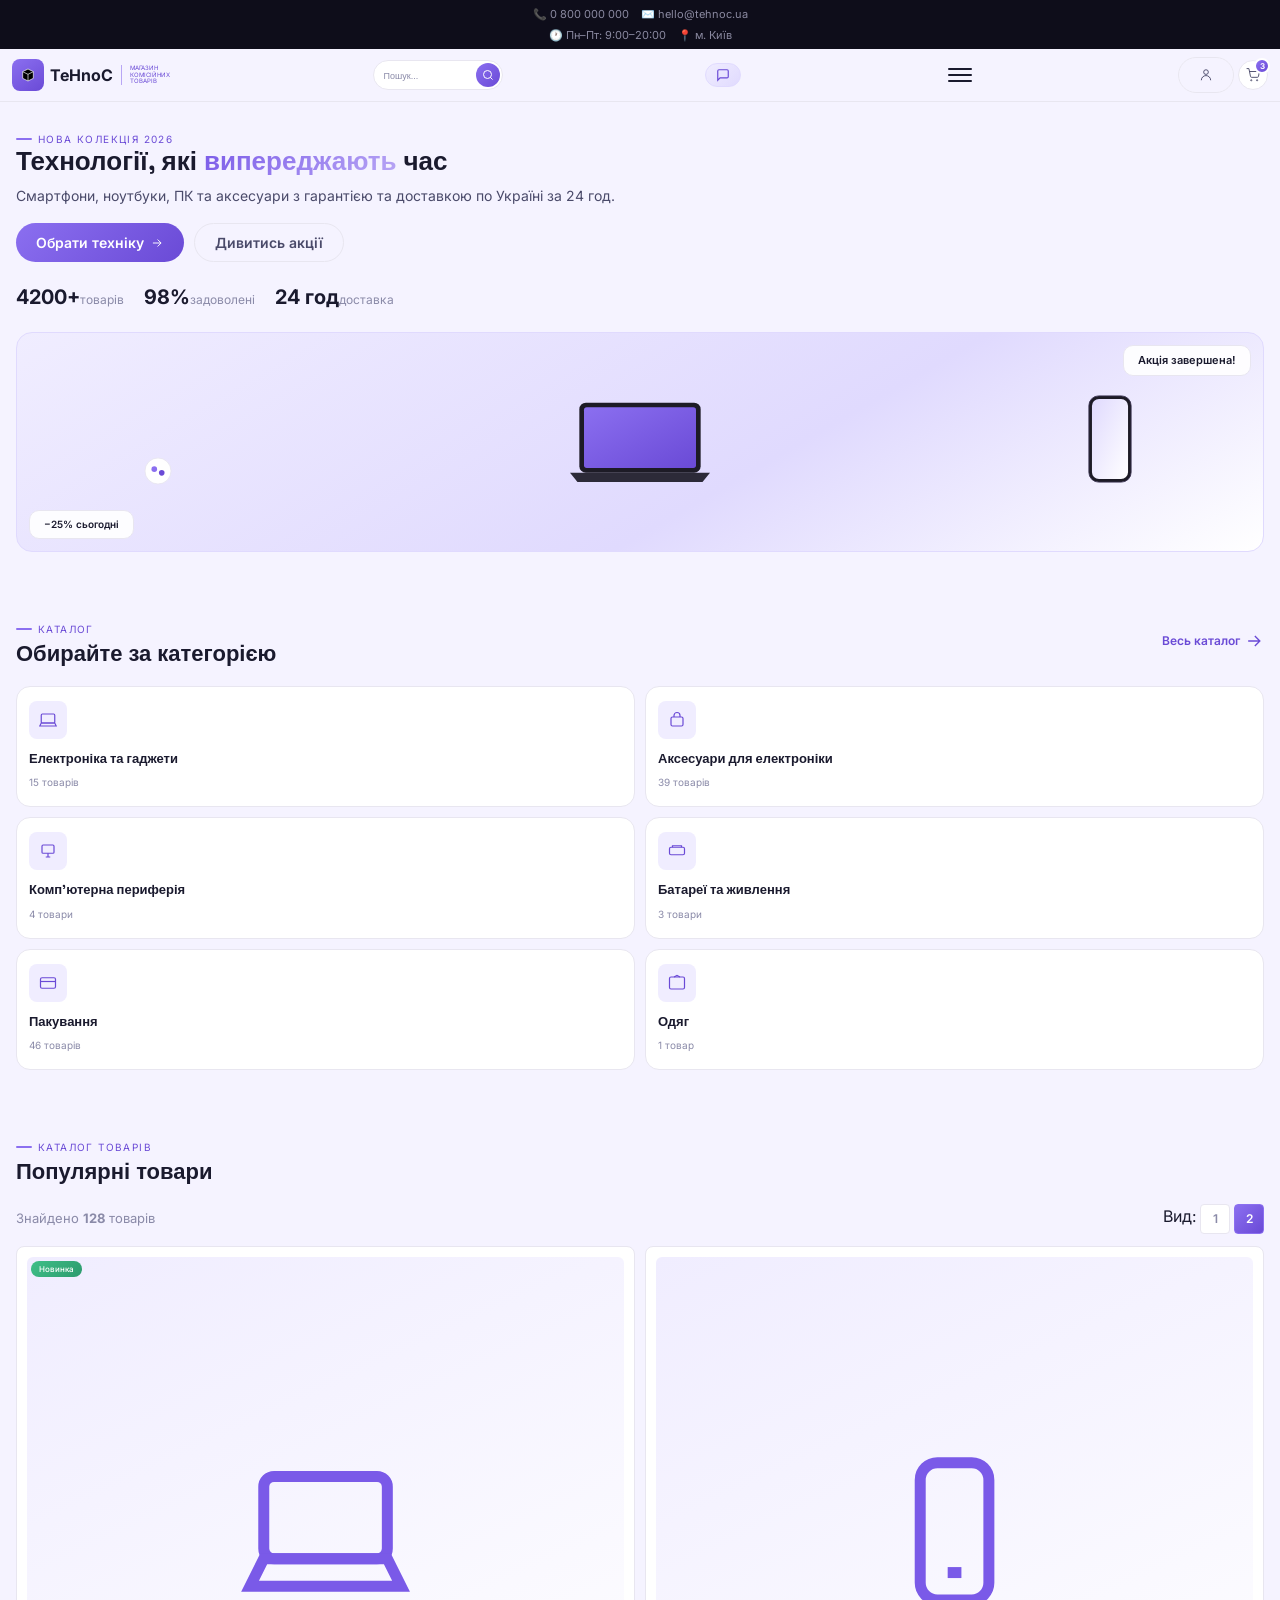
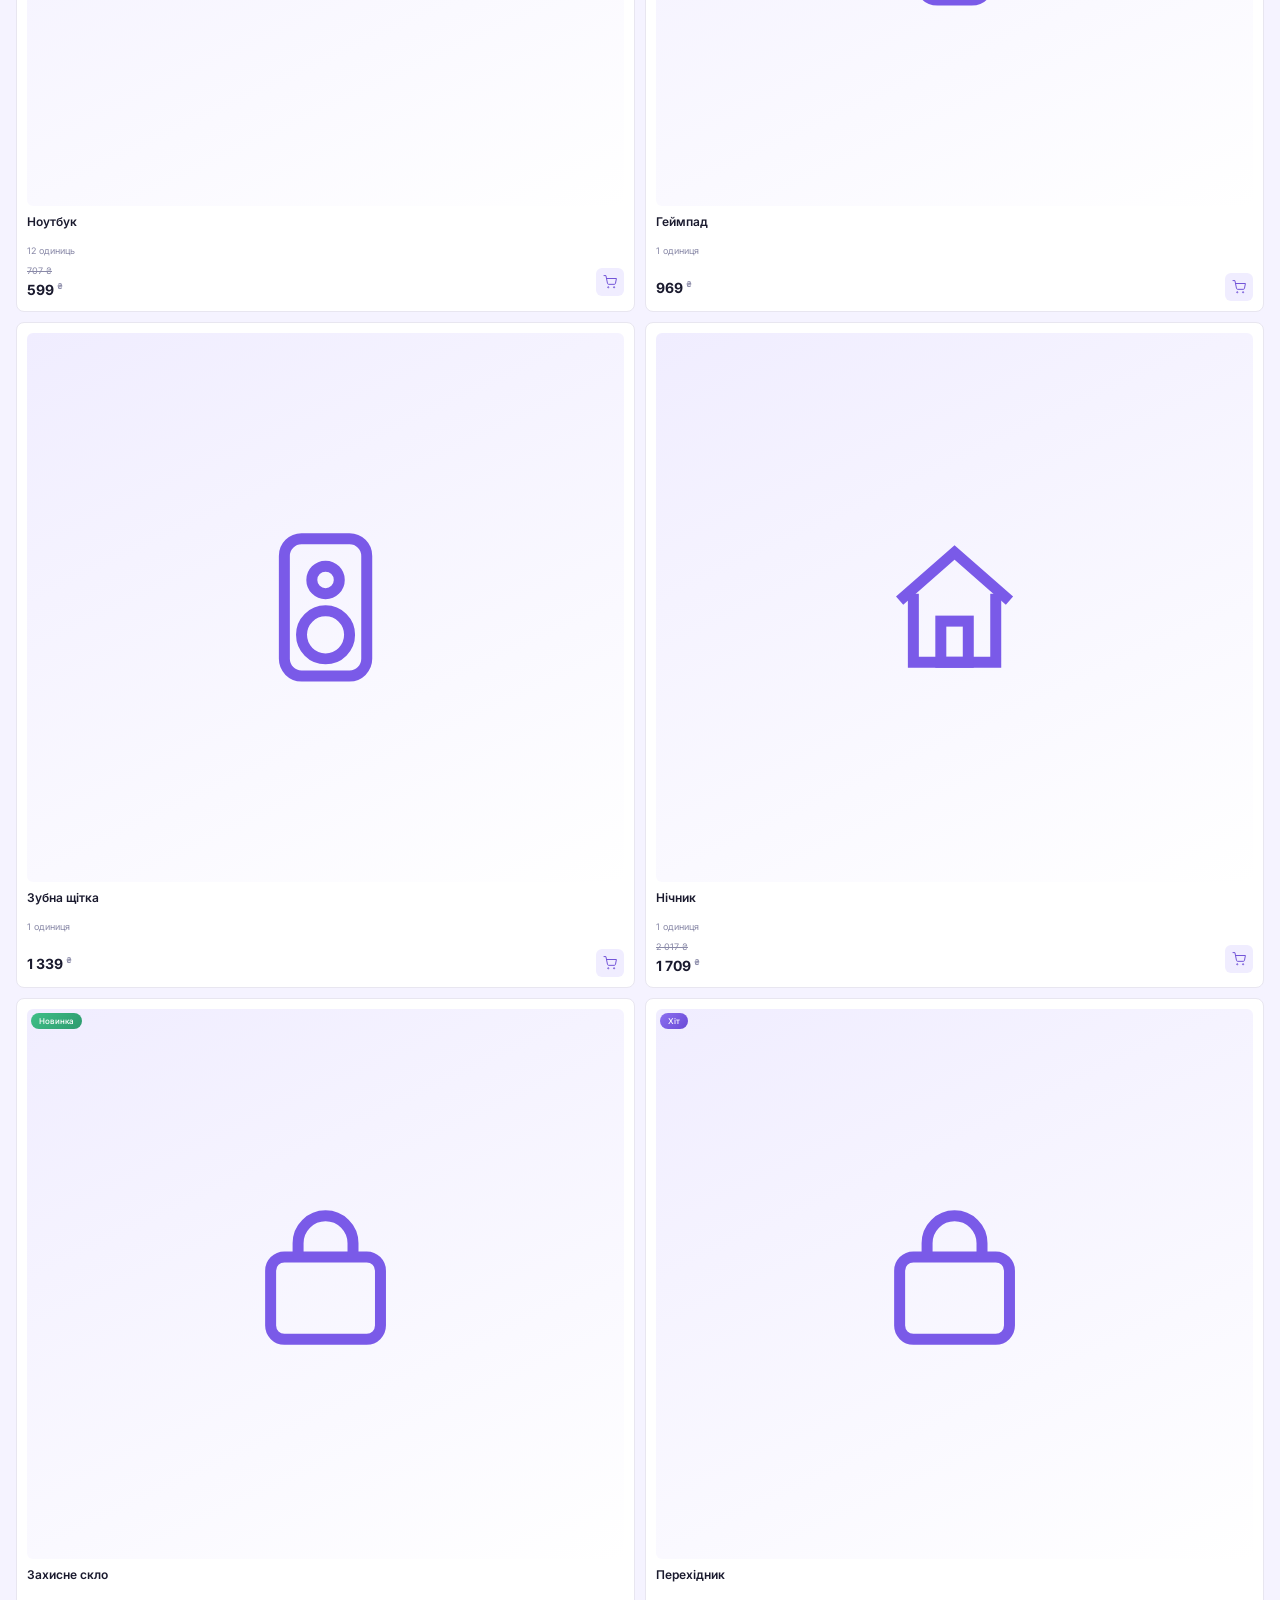
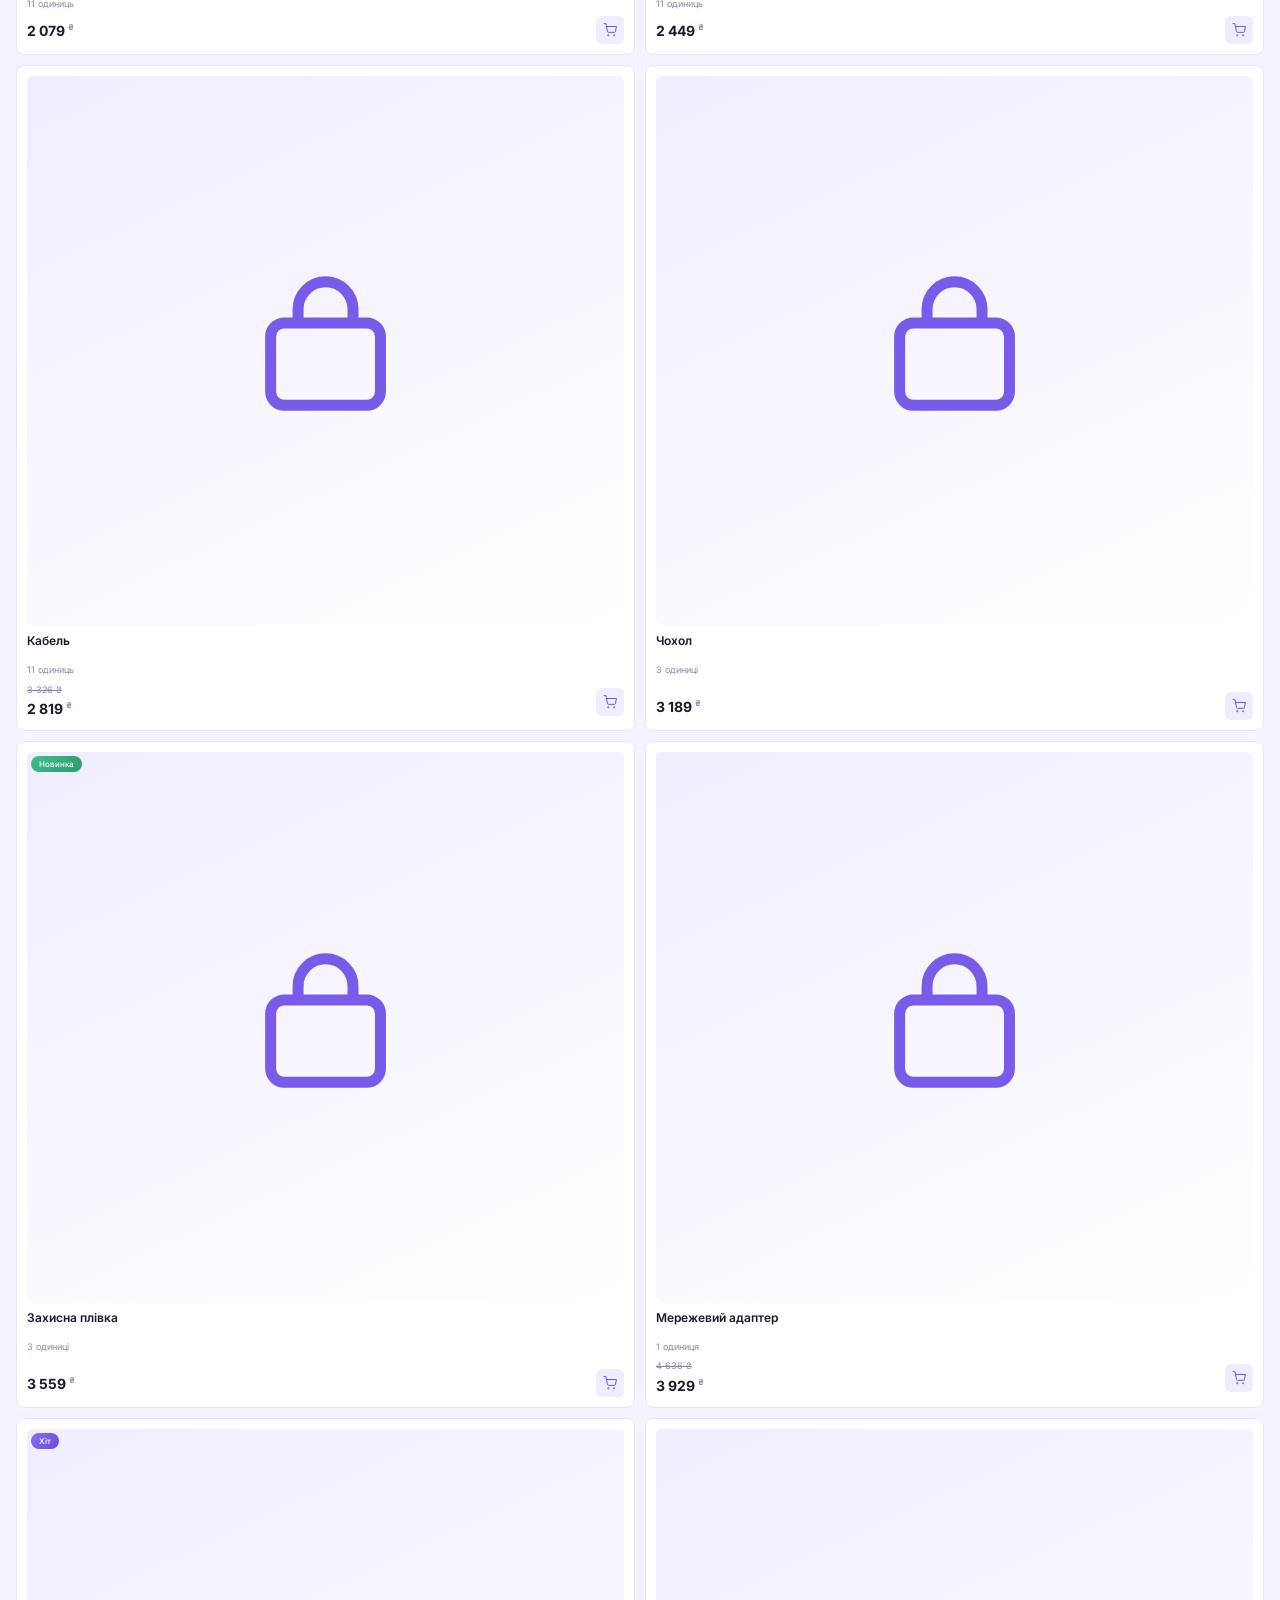
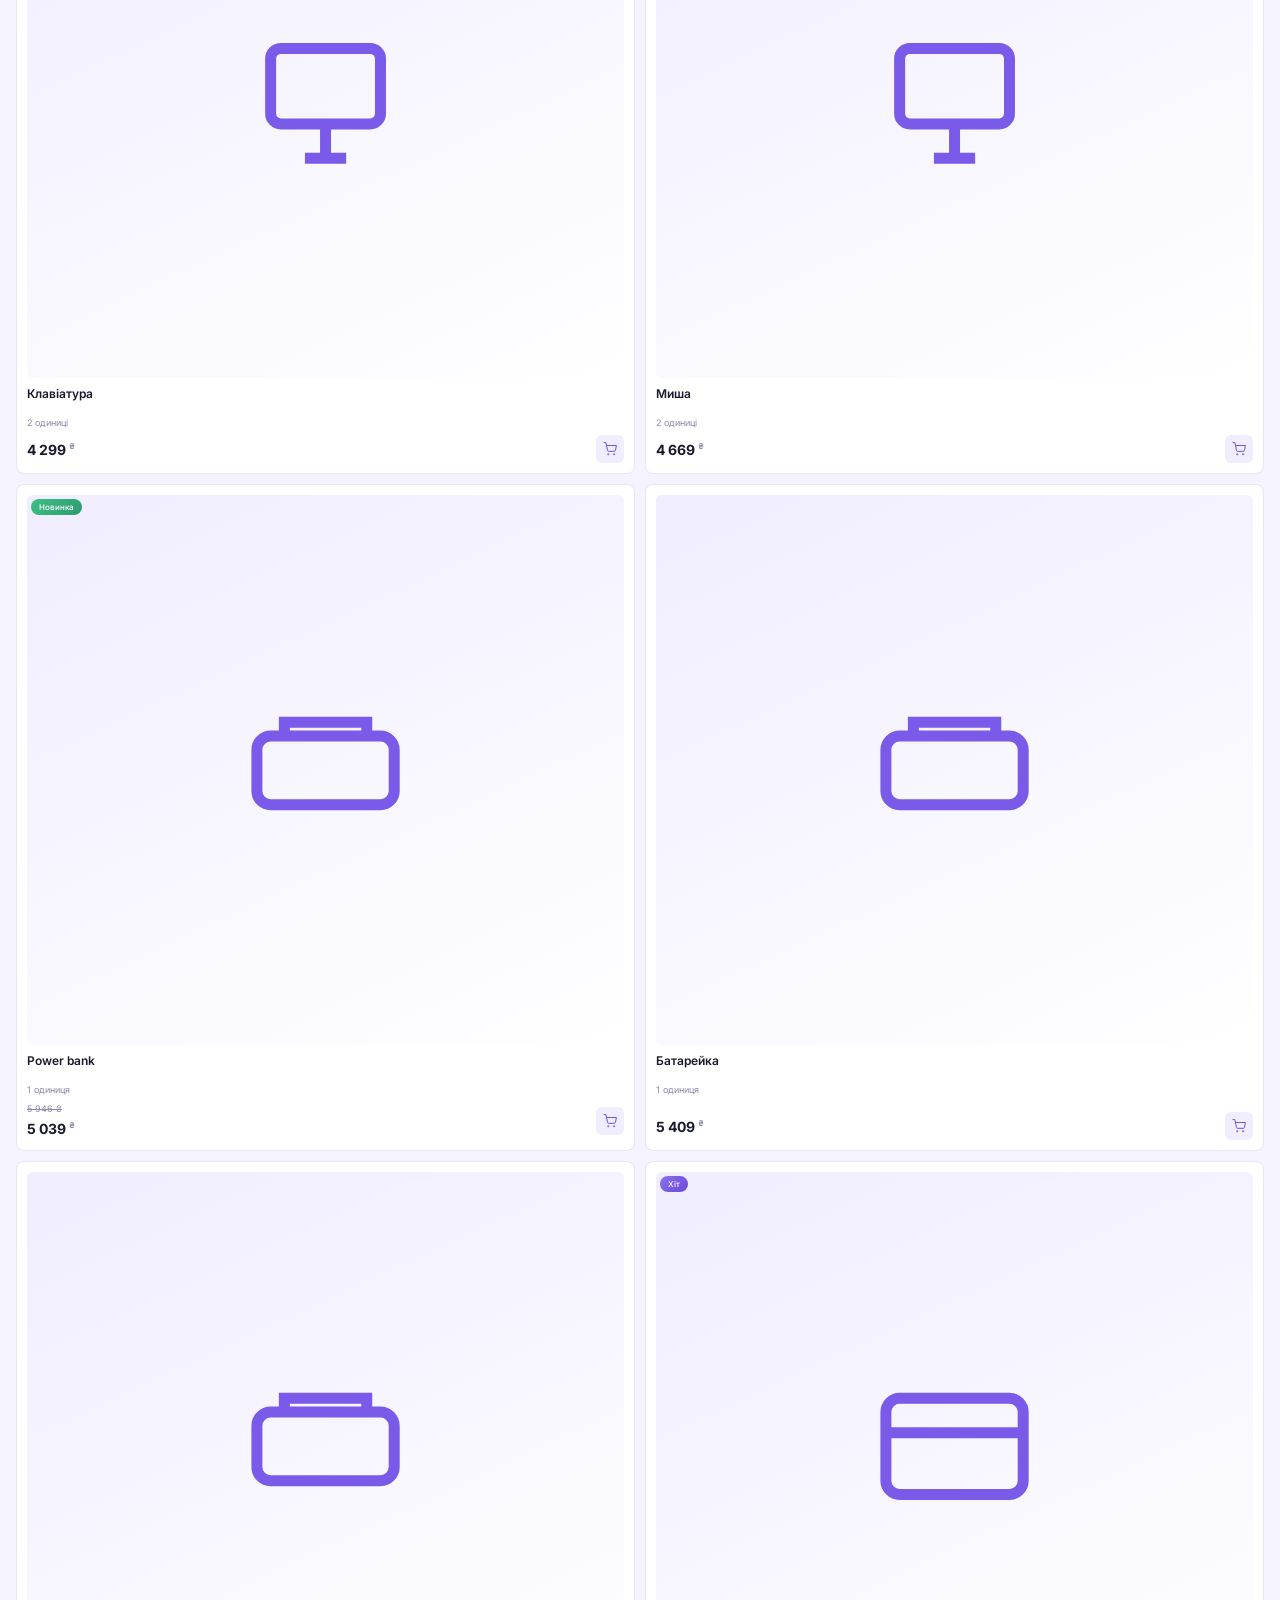
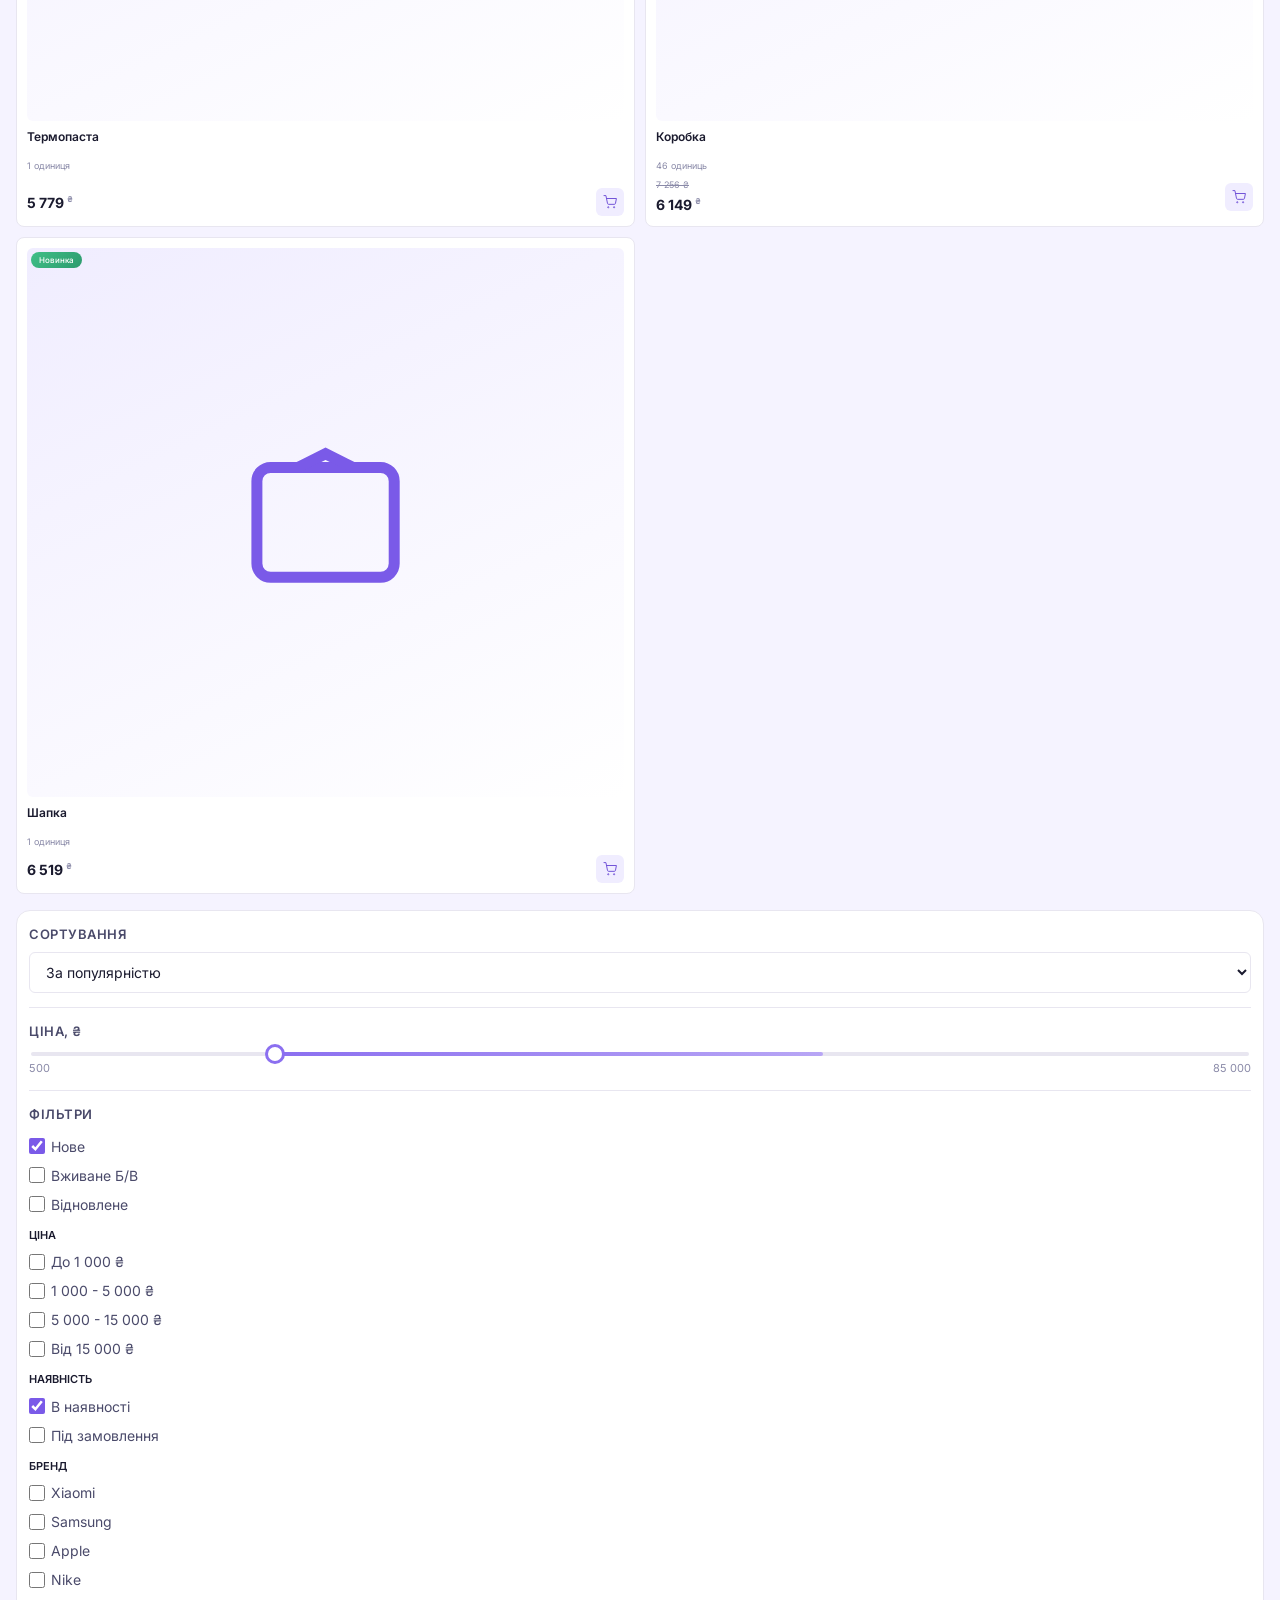
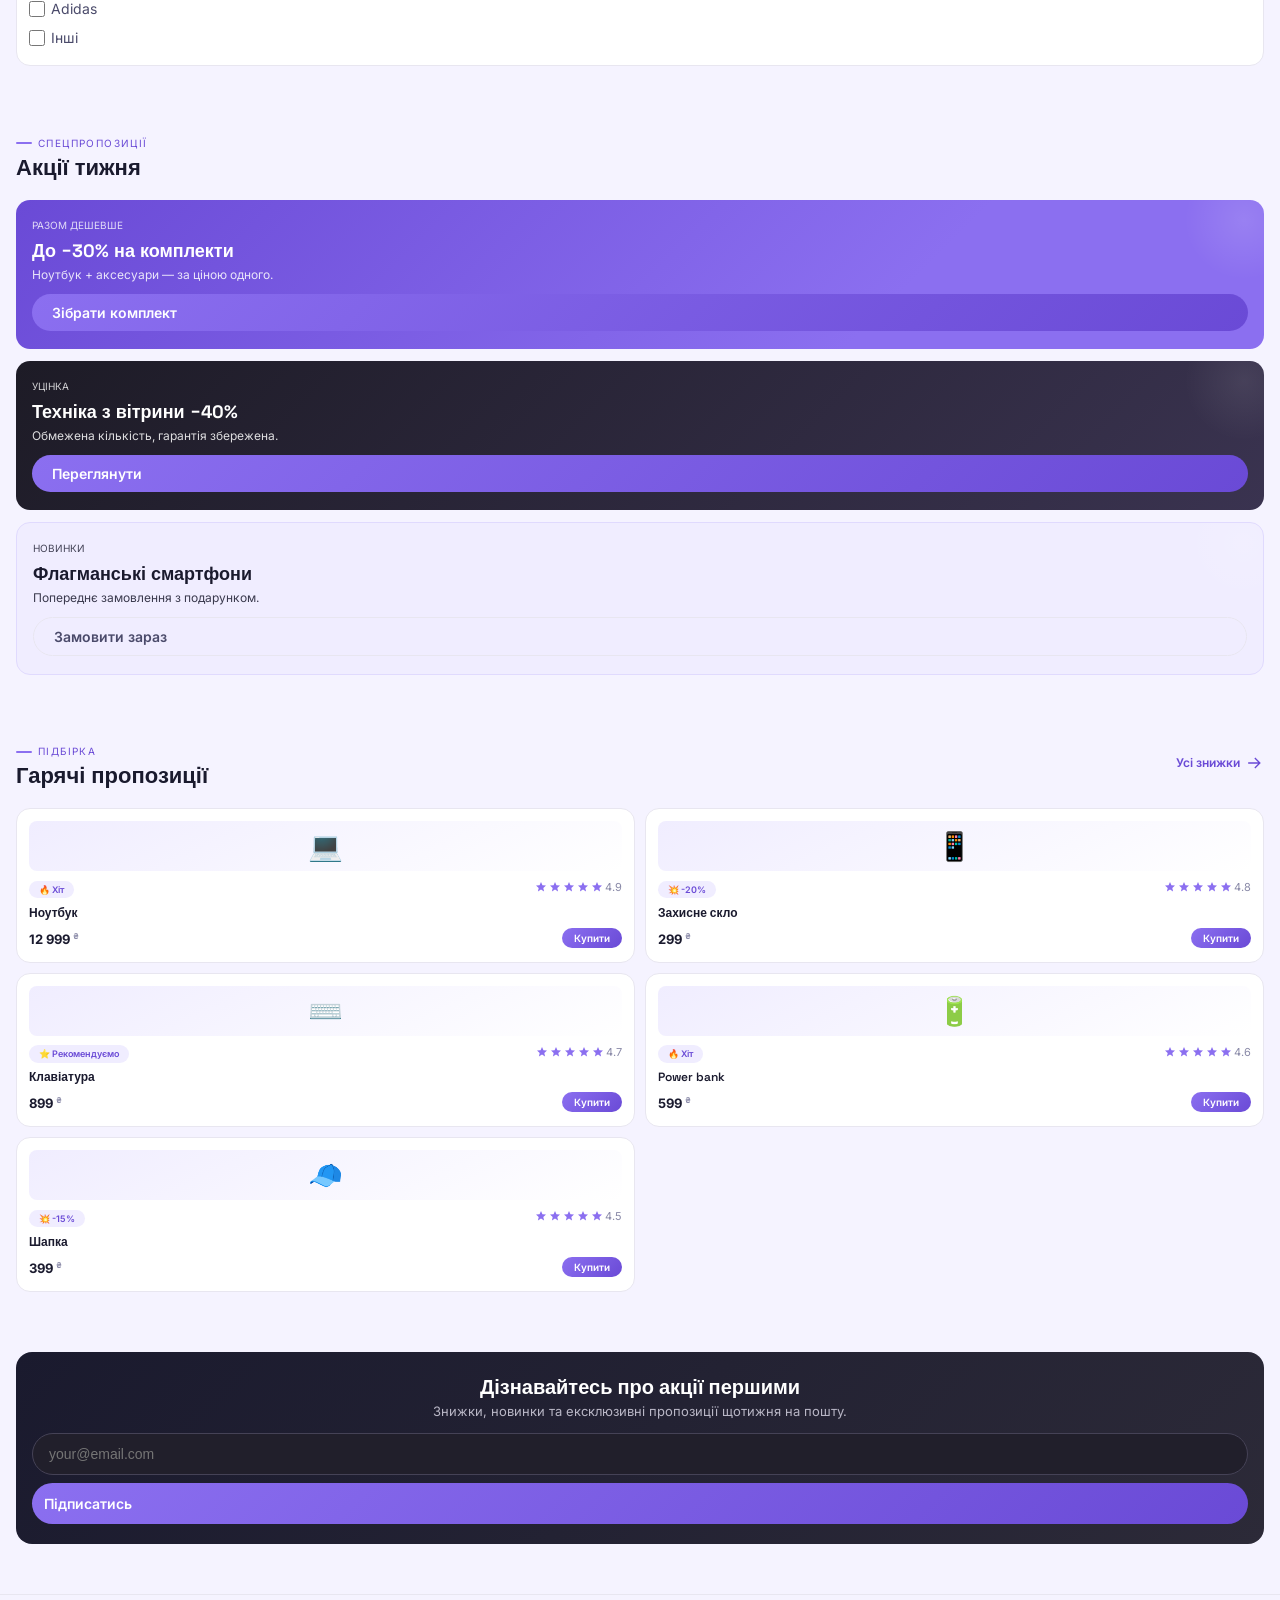
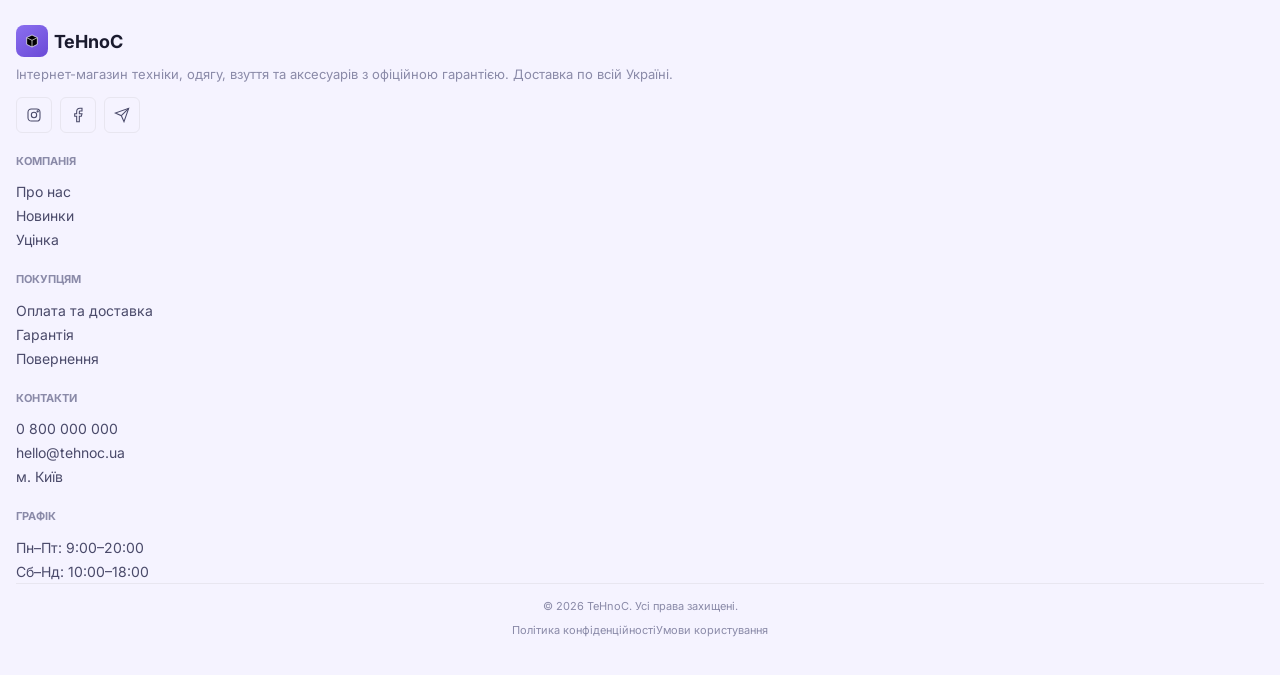
==== index-mobile.html @ 2a0aa9eb "Додано мобільну версію сайту + перенаправлення" ====
<!DOCTYPE html>
<html lang="uk">
<head>
  <meta charset="UTF-8" />
  <!-- Цей мета-тег говорить телефону: "показуй сторінку в масштабі 100%" -->
  <meta name="viewport" content="width=device-width, initial-scale=1.0, maximum-scale=1.0, user-scalable=yes" />
  <title>TeHnoC — мобільна версія</title>
  
  <!-- Підключаємо шрифти -->
  <link rel="preconnect" href="https://fonts.googleapis.com" />
  <link href="https://fonts.googleapis.com/css2?family=Space+Grotesk:wght@400;500;600;700&family=Inter:wght@400;500;600;700&family=JetBrains+Mono:wght@400;500&display=swap" rel="stylesheet" />
  
  <style>
    /* ============================================================
       ВСІ СТИЛІ ТУТ (щоб не підключати додаткові файли)
       ============================================================ */
    
    /* ----- ОСНОВНІ КОЛЬОРИ (як на великому сайті) ----- */
    * { margin: 0; padding: 0; box-sizing: border-box; }
    
    :root {
      --ink: #1a1a2e;
      --ink-soft: #4a4a6a;
      --gray: #8a8aa8;
      --gray-line: #e8e6f0;
      --bg: #f5f3ff;
      --white: #ffffff;
      --lav-50: #f0edff;
      --lav-100: #e0dafe;
      --lav-300: #b8a6f5;
      --lav-500: #8b6ff0;
      --lav-600: #7a5ae8;
      --lav-700: #6a4ad6;
      --lav-800: #5a3ac4;
      --ok: #3fbf87;
      --shadow-sm: 0 2px 8px rgba(106, 74, 214, 0.06);
      --shadow-md: 0 8px 28px rgba(106, 74, 214, 0.10);
      --radius: 14px;
      --radius-sm: 8px;
    }

    body {
      margin: 0;
      background: var(--bg);
      color: var(--ink);
      font-family: 'Inter', sans-serif;
      line-height: 1.5;
      font-size: 16px; /* Більший базовий шрифт для телефонів */
      padding-bottom: 20px;
    }

    /* ---- ВСІ ЕЛЕМЕНТИ СТАЮТЬ БІЛЬШИМИ ---- */
    button { font-family: inherit; cursor: pointer; border: none; background: none; font-size: 16px; }
    a { color: inherit; text-decoration: none; }
    ul { list-style: none; padding: 0; margin: 0; }
    img, svg { display: block; max-width: 100%; }
    h1, h2, h3, h4 { font-family: 'Space Grotesk', sans-serif; margin: 0; }

    /* ---- КОНТЕЙНЕР (вузький, щоб не розтягувалося) ---- */
    .container {
      max-width: 100%;
      padding: 0 16px;
      margin: 0 auto;
    }

    /* ---- ТОП-ХЕДЕР (верхня смужка з контактами) ---- */
    .top-header {
      background: #0e0d1a;
      color: #8a89a0;
      font-size: 11px;
      padding: 6px 0;
      text-align: center;
    }
    .top-header-inner {
      display: flex;
      flex-direction: column;
      align-items: center;
      gap: 4px;
    }
    .top-header-left,
    .top-header-right {
      display: flex;
      gap: 12px;
      flex-wrap: wrap;
      justify-content: center;
    }
    .top-header a { color: #8a89a0; }

    /* ---- ОСНОВНИЙ ХЕДЕР (шапка з логотипом) ---- */
    header {
      position: sticky;
      top: 0;
      z-index: 100;
      background: rgba(245, 243, 255, 0.95);
      backdrop-filter: blur(16px);
      border-bottom: 1px solid var(--gray-line);
      padding: 8px 0;
    }
    .header-inner {
      display: flex;
      align-items: center;
      justify-content: space-between;
      padding: 0 12px;
      gap: 6px;
    }

    /* ---- ЛОГОТИП (зменшений для телефону) ---- */
    .logo {
      display: flex;
      align-items: center;
      gap: 6px;
      flex-shrink: 0;
    }
    .logo-mark {
      width: 32px;
      height: 32px;
      border-radius: 8px;
      background: linear-gradient(145deg, var(--lav-500), var(--lav-700));
      display: flex;
      align-items: center;
      justify-content: center;
    }
    .logo-mark svg { width: 16px; height: 16px; stroke: #fff; }
    .logo-main { font-size: 16px; font-weight: 700; color: var(--ink); line-height: 1; }
    .logo-divider {
      width: 1px;
      height: 20px;
      background: var(--lav-300);
      margin: 0 2px;
    }
    .logo-sub { font-size: 6px; font-weight: 400; color: var(--lav-700); text-transform: uppercase; line-height: 1.1; }

    /* ---- ПОШУК (короткий) ---- */
    .search-wrapper {
      flex: 1;
      max-width: 130px;
    }
    .search-form {
      display: flex;
      align-items: center;
      background: #fff;
      border: 1px solid var(--gray-line);
      border-radius: 100px;
      padding: 2px 2px 2px 10px;
    }
    .search-input {
      flex: 1;
      border: none;
      outline: none;
      background: transparent;
      font-size: 11px;
      padding: 4px 0;
      min-width: 40px;
    }
    .search-input::placeholder { font-size: 9px; color: var(--gray); }
    .search-btn {
      width: 24px;
      height: 24px;
      border-radius: 100px;
      background: linear-gradient(135deg, var(--lav-500), var(--lav-700));
      color: #fff;
      display: flex;
      align-items: center;
      justify-content: center;
      border: none;
      flex-shrink: 0;
    }
    .search-btn svg { width: 12px; height: 12px; }

    /* ---- КНОПКА КОНСУЛЬТАЦІЯ ---- */
    .btn-consult {
      background: linear-gradient(135deg, var(--lav-50), var(--lav-100));
      color: var(--lav-700);
      border: 1px solid var(--lav-100);
      padding: 4px 10px;
      border-radius: 100px;
      font-weight: 600;
      font-size: 10px;
      display: inline-flex;
      align-items: center;
      gap: 3px;
      white-space: nowrap;
    }
    .btn-consult svg { width: 14px; height: 14px; }
    .btn-consult span { display: none; } /* Ховаємо слово "Консультація" */

    /* ---- КНОПКИ УВІЙТИ ТА КОШИК ---- */
    .header-actions {
      display: flex;
      align-items: center;
      gap: 4px;
      flex-shrink: 0;
    }
    .btn-ghost {
      background: transparent;
      color: var(--ink-soft);
      border: 1px solid var(--gray-line);
      padding: 4px 8px;
      border-radius: 100px;
      font-weight: 600;
      font-size: 10px;
      display: inline-flex;
      align-items: center;
      gap: 3px;
    }
    .btn-ghost .icon { width: 14px; height: 14px; }
    .btn-ghost span { display: none; } /* Ховаємо слово "Увійти" */

    .icon-btn {
      width: 30px;
      height: 30px;
      border-radius: 100px;
      border: 1px solid var(--gray-line);
      background: #fff;
      display: flex;
      align-items: center;
      justify-content: center;
      position: relative;
      color: var(--ink-soft);
    }
    .icon-btn .icon { width: 14px; height: 14px; }
    .cart-badge {
      position: absolute;
      top: -3px;
      right: -3px;
      background: linear-gradient(135deg, var(--lav-500), var(--lav-700));
      color: #fff;
      font-size: 8px;
      font-weight: 700;
      width: 16px;
      height: 16px;
      border-radius: 50%;
      display: flex;
      align-items: center;
      justify-content: center;
      border: 2px solid #fff;
    }

    /* ---- БУРГЕР-МЕНЮ (три смужки) ---- */
    .burger-btn {
      display: flex;
      flex-direction: column;
      gap: 4px;
      background: none;
      border: none;
      cursor: pointer;
      padding: 4px;
    }
    .burger-btn span {
      display: block;
      width: 24px;
      height: 2px;
      background: var(--ink);
      border-radius: 4px;
      transition: all 0.3s ease;
    }
    .burger-btn.active span:nth-child(1) { transform: rotate(45deg) translate(4px, 4px); }
    .burger-btn.active span:nth-child(2) { opacity: 0; }
    .burger-btn.active span:nth-child(3) { transform: rotate(-45deg) translate(4px, -4px); }

    /* ---- НАВІГАЦІЯ (виїжджає зліва) ---- */
    nav.main-nav {
      position: fixed;
      top: 0;
      left: -100%;
      width: 75%;
      max-width: 280px;
      height: 100vh;
      background: #fff;
      padding: 70px 20px 20px;
      box-shadow: 4px 0 30px rgba(0,0,0,0.1);
      transition: left 0.3s ease;
      z-index: 99;
      overflow-y: auto;
    }
    nav.main-nav.open { left: 0; }
    nav.main-nav ul { display: flex; flex-direction: column; gap: 14px; }
    nav.main-nav a { font-size: 18px; font-weight: 500; color: var(--ink-soft); padding: 6px 0; }
    nav.main-nav a:hover { color: var(--ink); }

    /* ---- БАНЕР (HERO) ---- */
    .hero { padding: 20px 0 30px; }
    .hero-grid { display: grid; grid-template-columns: 1fr; gap: 20px; }
    .hero-copy h1 { font-size: 26px; line-height: 1.1; margin-bottom: 10px; }
    .hero-copy h1 em { font-style: normal; background: linear-gradient(135deg, var(--lav-600), var(--lav-300)); -webkit-background-clip: text; -webkit-text-fill-color: transparent; }
    .hero-sub { font-size: 14px; color: var(--ink-soft); margin-bottom: 16px; line-height: 1.6; }
    .hero-ctas { display: flex; gap: 10px; margin-bottom: 20px; flex-wrap: wrap; }
    .hero-ctas .btn { padding: 10px 20px; font-size: 14px; }
    .hero-stats { display: flex; gap: 20px; flex-wrap: wrap; }
    .hero-stat b { font-size: 20px; }
    .hero-stat span { font-size: 12px; color: var(--gray); }
    
    .hero-banner { height: 220px; position: relative; }
    .hero-banner-card {
      position: absolute;
      inset: 0;
      border-radius: 16px;
      background: linear-gradient(150deg, var(--lav-50), var(--lav-100) 60%, #fff 100%);
      border: 1px solid var(--lav-100);
      display: flex;
      align-items: center;
      justify-content: center;
      overflow: hidden;
    }
    .floating-chip {
      position: absolute;
      background: rgba(255,255,255,0.9);
      backdrop-filter: blur(8px);
      border-radius: 10px;
      padding: 6px 14px;
      font-size: 10px;
      font-weight: 600;
      border: 1px solid var(--gray-line);
    }
    .chip-1 { top: 12px; right: 12px; }
    .chip-2 { bottom: 12px; left: 12px; }
    .device.laptop { width: 140px; }
    .device.phone { width: 44px; position: absolute; right: 6px; bottom: 4px; }
    .device.buds { width: 28px; position: absolute; left: 2px; bottom: 2px; }

    /* ---- КАТЕГОРІЇ ---- */
    section { padding: 30px 0; }
    .section-head { display: flex; align-items: center; justify-content: space-between; margin-bottom: 16px; flex-wrap: wrap; gap: 6px; }
    .section-head h2 { font-size: 22px; }
    .see-all { font-size: 12px; font-weight: 600; color: var(--lav-700); display: flex; align-items: center; gap: 4px; }
    .cat-grid { display: grid; grid-template-columns: repeat(2, 1fr); gap: 10px; }
    .cat-card {
      background: #fff;
      border: 1px solid var(--gray-line);
      border-radius: var(--radius);
      padding: 14px 12px;
      display: flex;
      flex-direction: column;
      gap: 10px;
    }
    .cat-icon { width: 38px; height: 38px; border-radius: 8px; background: var(--lav-50); display: flex; align-items: center; justify-content: center; color: var(--lav-700); }
    .cat-icon .icon { width: 18px; height: 18px; }
    .cat-card h4 { font-size: 13px; }
    .cat-card span { font-size: 10px; color: var(--gray); }

    /* ---- ТОВАРИ ---- */
    .product-grid { display: grid; grid-template-columns: repeat(2, 1fr); gap: 10px; }
    .p-card {
      background: #fff;
      border: 1px solid var(--gray-line);
      border-radius: var(--radius-sm);
      padding: 10px;
      display: flex;
      flex-direction: column;
    }
    .p-thumb {
      aspect-ratio: 1/0.92;
      border-radius: 6px;
      background: linear-gradient(155deg, var(--lav-50), #fff);
      display: flex;
      align-items: center;
      justify-content: center;
      margin-bottom: 8px;
      position: relative;
      color: var(--lav-600);
    }
    .p-thumb .icon { width: 30%; height: 30%; }
    .p-tag {
      position: absolute;
      top: 4px;
      left: 4px;
      font-size: 8px;
      font-weight: 500;
      background: linear-gradient(135deg, var(--lav-500), var(--lav-700));
      color: #fff;
      padding: 2px 8px;
      border-radius: 100px;
    }
    .p-tag.new { background: linear-gradient(135deg, var(--ok), #2d9b6e); }
    .p-name { font-size: 12px; font-weight: 600; line-height: 1.3; margin-bottom: 2px; min-height: 28px; }
    .p-specs { font-size: 9px; color: var(--gray); margin-bottom: 6px; }
    .p-bottom { display: flex; align-items: center; justify-content: space-between; margin-top: auto; }
    .p-price { font-weight: 700; font-size: 14px; color: var(--ink); }
    .p-price sup { font-size: 8px; color: var(--gray); }
    .p-old { font-size: 9px; color: var(--gray); text-decoration: line-through; display: block; }
    .buy-btn { width: 28px; height: 28px; border-radius: 6px; background: var(--lav-50); color: var(--lav-700); display: flex; align-items: center; justify-content: center; }
    .buy-btn .icon { width: 14px; height: 14px; }

    /* ---- САЙДБАР (фільтри) ---- */
    .sidebar { border: 1px solid var(--gray-line); border-radius: var(--radius); padding: 14px 12px; background: #fff; margin-top: 16px; }
    .side-block + .side-block { margin-top: 14px; padding-top: 14px; border-top: 1px solid var(--gray-line); }
    .side-title { font-size: 13px; font-weight: 600; text-transform: uppercase; letter-spacing: 0.04em; color: var(--ink-soft); margin-bottom: 8px; }
    .filter-list { display: flex; flex-direction: column; gap: 2px; }
    .filter-list label { display: flex; align-items: center; gap: 6px; font-size: 14px; color: var(--ink-soft); cursor: pointer; padding: 3px 0; }
    .filter-list input[type="checkbox"] { accent-color: var(--lav-600); width: 16px; height: 16px; }

    /* ---- АКЦІЇ ---- */
    .promo-grid { display: grid; grid-template-columns: 1fr; gap: 12px; }
    .promo {
      border-radius: 14px;
      padding: 18px 16px;
      min-height: 140px;
      display: flex;
      flex-direction: column;
      justify-content: space-between;
      position: relative;
      overflow: hidden;
      color: #fff;
    }
    .promo.p1 { background: linear-gradient(135deg, var(--lav-700), var(--lav-500) 70%); }
    .promo.p2 { background: linear-gradient(135deg, #1d1b26, #3a3350); }
    .promo.p3 { background: var(--lav-50); color: var(--ink); border: 1px solid var(--lav-100); }
    .promo h3 { font-size: 18px; margin: 4px 0 2px; }
    .promo p { font-size: 12px; opacity: 0.85; margin-bottom: 10px; }
    .promo .btn { padding: 8px 16px; font-size: 12px; align-self: flex-start; }
    .promo-orb {
      position: absolute;
      width: 120px;
      height: 120px;
      border-radius: 50%;
      background: radial-gradient(circle, rgba(255,255,255,0.12), transparent 70%);
      top: -40px;
      right: -40px;
      pointer-events: none;
    }

    /* ---- ПІДБІРКИ ---- */
    .pc-grid { display: grid; grid-template-columns: repeat(2, 1fr); gap: 10px; }
    .pc-card {
      background: #fff;
      border: 1px solid var(--gray-line);
      border-radius: var(--radius);
      padding: 12px;
    }
    .pc-thumb { height: 50px; border-radius: 8px; background: linear-gradient(155deg, var(--lav-50), #fff); display: flex; align-items: center; justify-content: center; margin-bottom: 8px; font-size: 28px; }
    .rating { display: flex; align-items: center; gap: 2px; margin-bottom: 4px; }
    .rating .icon { width: 12px; height: 12px; fill: var(--lav-500); stroke: none; }
    .rating span { font-size: 11px; color: var(--gray); }
    .pc-card h4 { font-size: 12px; font-weight: 600; margin-bottom: 4px; }
    .pc-foot { display: flex; align-items: center; justify-content: space-between; margin-top: 4px; }
    .pc-foot .p-price { font-size: 13px; }
    .pc-foot .btn-lav { padding: 4px 12px; font-size: 10px; border-radius: 100px; background: linear-gradient(135deg, var(--lav-500), var(--lav-700)); color: #fff; }

    /* ---- ПІДПИСКА ---- */
    .strip {
      background: linear-gradient(135deg, var(--ink), #2c2a38);
      border-radius: 16px;
      padding: 20px 16px;
      display: flex;
      flex-direction: column;
      gap: 12px;
      text-align: center;
      color: #fff;
    }
    .strip h3 { font-size: 20px; }
    .strip p { font-size: 13px; color: #b9b7c6; }
    .strip form { display: flex; flex-direction: column; gap: 8px; }
    .strip input { padding: 12px 16px; border-radius: 100px; border: 1px solid #454256; background: #211f2b; color: #fff; font-size: 14px; }
    .strip .btn-lav { padding: 12px; border-radius: 100px; background: linear-gradient(135deg, var(--lav-500), var(--lav-700)); color: #fff; font-weight: 600; font-size: 14px; }

    /* ---- ФУТЕР ---- */
    footer { border-top: 1px solid var(--gray-line); padding: 30px 0 16px; margin-top: 20px; }
    .footer-grid { display: grid; grid-template-columns: 1fr; gap: 20px; }
    .footer-brand p { font-size: 13px; color: var(--gray); margin: 8px 0 12px; }
    .social-row { display: flex; gap: 8px; }
    .social-row a { width: 36px; height: 36px; border-radius: 6px; border: 1px solid var(--gray-line); display: flex; align-items: center; justify-content: center; color: var(--ink-soft); }
    .social-row .icon { width: 16px; height: 16px; }
    .foot-col h5 { font-size: 11px; text-transform: uppercase; color: var(--gray); margin-bottom: 10px; }
    .foot-col a { font-size: 14px; color: var(--ink-soft); }
    .foot-bottom { display: flex; flex-direction: column; align-items: center; gap: 8px; padding-top: 14px; border-top: 1px solid var(--gray-line); font-size: 11px; color: var(--gray); text-align: center; }

    /* ---- КНОПКИ ---- */
    .btn-primary { background: linear-gradient(135deg, var(--lav-500), var(--lav-700)); color: #fff; padding: 10px 20px; border-radius: 100px; font-weight: 600; font-size: 14px; display: inline-flex; align-items: center; gap: 6px; }
    .btn-ghost { background: transparent; color: var(--ink-soft); border: 1px solid var(--gray-line); padding: 10px 20px; border-radius: 100px; font-weight: 600; font-size: 14px; display: inline-flex; align-items: center; gap: 6px; }
    .btn-lav { background: linear-gradient(135deg, var(--lav-500), var(--lav-700)); color: #fff; padding: 10px 20px; border-radius: 100px; font-weight: 600; font-size: 14px; display: inline-flex; align-items: center; gap: 6px; }

    .eyebrow { font-size: 10px; letter-spacing: 0.14em; text-transform: uppercase; color: var(--lav-700); display: inline-flex; align-items: center; gap: 6px; }
    .eyebrow::before { content: ""; width: 16px; height: 2px; background: var(--lav-500); border-radius: 4px; }
    .icon { width: 20px; height: 20px; stroke: currentColor; stroke-width: 1.6; fill: none; flex-shrink: 0; }
    .device-cluster { position: relative; display: flex; align-items: flex-end; justify-content: center; width: 80%; z-index: 2; }

    /* ---- ТАЙМЕР ---- */
    #timer { font-size: 11px; }
    #timer span { font-size: 13px; }

    /* ---- ТОВАРИ ---- */
    .toolbar { display: flex; align-items: center; justify-content: space-between; margin-bottom: 12px; flex-wrap: wrap; gap: 6px; }
    .toolbar-left { font-size: 13px; color: var(--gray); }
    .view-switch { display: flex; gap: 4px; }
    .view-btn { width: 30px; height: 30px; border-radius: 4px; border: 1px solid var(--gray-line); background: #fff; display: flex; align-items: center; justify-content: center; font-size: 12px; font-weight: 600; color: var(--gray); }
    .view-btn.active { background: linear-gradient(135deg, var(--lav-500), var(--lav-700)); border-color: var(--lav-500); color: #fff; }
    .sort-select { width: 100%; padding: 10px 12px; border-radius: 6px; border: 1px solid var(--gray-line); font-size: 14px; font-family: inherit; color: var(--ink); background: #fff; }
    .range-fake { height: 4px; border-radius: 4px; background: var(--gray-line); position: relative; margin: 10px 2px 4px; }
    .range-fake::before { content: ""; position: absolute; left: 20%; right: 35%; top: 0; bottom: 0; background: linear-gradient(90deg, var(--lav-500), var(--lav-300)); border-radius: 4px; }
    .range-fake::after { content: ""; position: absolute; left: 20%; top: 50%; width: 14px; height: 14px; background: #fff; border: 3px solid var(--lav-500); border-radius: 50%; transform: translate(-50%, -50%); }
    .range-labels { display: flex; justify-content: space-between; font-size: 11px; color: var(--gray); }
  </style>
</head>
<body>

  <!-- ===== ТОП-ХЕДЕР ===== -->
  <div class="top-header">
    <div class="top-header-inner">
      <div class="top-header-left">
        <span>📞 <a href="tel:+380800000000">0 800 000 000</a></span>
        <span>✉️ <a href="mailto:hello@tehnoc.ua">hello@tehnoc.ua</a></span>
      </div>
      <div class="top-header-right">
        <span>🕐 Пн–Пт: 9:00–20:00</span>
        <span>📍 м. Київ</span>
      </div>
    </div>
  </div>

  <!-- ===== ХЕДЕР ===== -->
  <header>
    <div class="header-inner">
      <!-- ЛОГОТИП -->
      <div class="logo">
        <span class="logo-mark">
          <svg viewBox="0 0 24 24"><path d="M4 17V7l8-4 8 4v10l-8 4-8-4Z"/><path d="M4 7l8 4 8-4M12 11v10"/></svg>
        </span>
        <div style="display:flex;flex-direction:column;line-height:1;">
          <span class="logo-main">TeHnoC</span>
        </div>
        <div class="logo-divider"></div>
        <div style="display:flex;flex-direction:column;line-height:1.1;justify-content:center;">
          <span class="logo-sub">Магазин<br />Комісійних<br />Товарів</span>
        </div>
      </div>

      <!-- ПОШУК -->
      <div class="search-wrapper">
        <form class="search-form" onsubmit="return false;">
          <input type="text" class="search-input" placeholder="Пошук..." />
          <button class="search-btn" aria-label="Пошук">
            <svg viewBox="0 0 24 24" fill="none" stroke="currentColor" stroke-width="2">
              <circle cx="11" cy="11" r="8"/><path d="M21 21l-4.35-4.35"/>
            </svg>
          </button>
        </form>
      </div>

      <!-- КОНСУЛЬТАЦІЯ -->
      <button class="btn-consult">
        <svg viewBox="0 0 24 24" fill="none" stroke="currentColor" stroke-width="2">
          <path d="M21 15a2 2 0 0 1-2 2H7l-4 4V5a2 2 0 0 1 2-2h14a2 2 0 0 1 2 2z"/>
          <path d="M8 10h.01"/><path d="M12 10h.01"/><path d="M16 10h.01"/>
        </svg>
        <span>Консультація</span>
      </button>

      <!-- БУРГЕР -->
      <button class="burger-btn" id="burgerBtn" aria-label="Меню">
        <span></span><span></span><span></span>
      </button>

      <!-- ПРАВИЙ БЛОК -->
      <div class="header-actions">
        <button class="btn-ghost">
          <svg class="icon" viewBox="0 0 24 24"><path d="M20 21a8 8 0 1 0-16 0"/><circle cx="12" cy="7" r="4"/></svg>
          <span>Увійти</span>
        </button>
        <button class="icon-btn" aria-label="Кошик">
          <svg class="icon" viewBox="0 0 24 24"><circle cx="9" cy="21" r="1"/><circle cx="19" cy="21" r="1"/><path d="M1 1h4l2.7 13.4a2 2 0 0 0 2 1.6h9.7a2 2 0 0 0 2-1.6L23 6H6"/></svg>
          <span class="cart-badge">3</span>
        </button>
      </div>
    </div>
  </header>

  <!-- ===== НАВІГАЦІЯ (виїжджає) ===== -->
  <nav class="main-nav" id="mainNav">
    <ul>
      <li><a href="#">Про нас</a></li>
      <li><a href="#promo">Акції</a></li>
      <li><a href="#">Оплата та доставка</a></li>
      <li><a href="#">Контакти</a></li>
      <li><a href="#">Гарантія</a></li>
      <li><a href="#">Повернення</a></li>
      <li><a href="#">Разом дешевше</a></li>
      <li><a href="#">Уцінка</a></li>
      <li><a href="#">Новинки</a></li>
    </ul>
  </nav>

  <!-- ===== БАНЕР ===== -->
  <section class="hero">
    <div class="container hero-grid">
      <div class="hero-copy">
        <div class="eyebrow">Нова колекція 2026</div>
        <h1>Технології, які <em>випереджають</em> час</h1>
        <p class="hero-sub">Смартфони, ноутбуки, ПК та аксесуари з гарантією та доставкою по Україні за 24 год.</p>
        <div class="hero-ctas">
          <button class="btn-primary">Обрати техніку
            <svg class="icon" viewBox="0 0 24 24" style="width:14px;height:14px;stroke:#fff"><path d="M5 12h14M13 6l6 6-6 6"/></svg>
          </button>
          <button class="btn-ghost">Дивитись акції</button>
        </div>
        <div class="hero-stats">
          <div class="hero-stat"><b>4200+</b><span>товарів</span></div>
          <div class="hero-stat"><b>98%</b><span>задоволені</span></div>
          <div class="hero-stat"><b>24 год</b><span>доставка</span></div>
        </div>
      </div>
      <div class="hero-banner">
        <div class="hero-banner-card">
          <div class="floating-chip chip-1" id="timer">⏳ Завантаження...</div>
          <div class="floating-chip chip-2">−25% сьогодні</div>
          <div class="device-cluster">
            <svg class="device laptop" viewBox="0 0 300 190" fill="none" style="width:140px;z-index:2;">
              <rect x="20" y="10" width="260" height="150" rx="14" fill="#1d1b26"/>
              <rect x="30" y="20" width="240" height="130" rx="6" fill="url(#scr)"/>
              <defs><linearGradient id="scr" x1="0" y1="0" x2="1" y2="1"><stop offset="0" stop-color="#8b6ff0"/><stop offset="1" stop-color="#6a4ad6"/></linearGradient></defs>
              <path d="M0 160h300l-16 20H16Z" fill="#2c2a38"/>
            </svg>
            <svg class="device phone" viewBox="0 0 100 200" fill="none" style="width:44px;position:absolute;right:6px;bottom:4px;z-index:3;">
              <rect x="2" y="2" width="96" height="196" rx="22" fill="#1d1b26" stroke="#3a3350" stroke-width="2"/>
              <rect x="9" y="9" width="82" height="182" rx="16" fill="url(#scr2)"/>
              <defs><linearGradient id="scr2" x1="0" y1="0" x2="1" y2="1"><stop offset="0" stop-color="#e0dafe"/><stop offset="1" stop-color="#fff"/></linearGradient></defs>
            </svg>
            <svg class="device buds" viewBox="0 0 60 60" fill="none" style="width:28px;position:absolute;left:2px;bottom:2px;z-index:3;">
              <circle cx="30" cy="30" r="28" fill="#fff" stroke="#e8e6f0" stroke-width="2"/>
              <circle cx="22" cy="26" r="6" fill="#8b6ff0"/>
              <circle cx="38" cy="34" r="6" fill="#6a4ad6"/>
            </svg>
          </div>
        </div>
      </div>
    </div>
  </section>

  <!-- ===== КАТЕГОРІЇ ===== -->
  <section>
    <div class="container">
      <div class="section-head">
        <div><div class="eyebrow">Каталог</div><h2>Обирайте за категорією</h2></div>
        <a class="see-all" href="#">Весь каталог <svg class="icon" viewBox="0 0 24 24"><path d="M5 12h14M13 6l6 6-6 6"/></svg></a>
      </div>
      <div class="cat-grid" id="catGrid"></div>
    </div>
  </section>

  <!-- ===== ТОВАРИ ===== -->
  <section id="products">
    <div class="container">
      <div class="section-head">
        <div><div class="eyebrow">Каталог товарів</div><h2>Популярні товари</h2></div>
      </div>
      <div class="shop-layout">
        <div class="shop-main">
          <div class="toolbar">
            <div class="toolbar-left">Знайдено <b>128</b> товарів</div>
            <div class="view-switch">
              <span class="label">Вид:</span>
              <button class="view-btn" data-cols="1">1</button>
              <button class="view-btn active" data-cols="2">2</button>
            </div>
          </div>
          <div class="product-grid" data-cols="2" id="productGrid"></div>
        </div>
        <aside class="sidebar">
          <div class="side-block">
            <div class="side-title">Сортування</div>
            <select class="sort-select">
              <option>За популярністю</option>
              <option>Дешевші спочатку</option>
              <option>Дорожчі спочатку</option>
              <option>Новинки</option>
            </select>
          </div>
          <div class="side-block">
            <div class="side-title">Ціна, ₴</div>
            <div class="range-fake"></div>
            <div class="range-labels"><span>500</span><span>85 000</span></div>
          </div>
          <div class="side-block">
            <div class="side-title">Фільтри</div>
            <div class="filter-list">
              <label><input type="checkbox" checked /> Нове</label>
              <label><input type="checkbox" /> Вживане Б/В</label>
              <label><input type="checkbox" /> Відновлене</label>
              <label style="font-weight:600;color:var(--ink);margin-top:4px;pointer-events:none;font-size:11px;text-transform:uppercase;">Ціна</label>
              <label><input type="checkbox" /> До 1 000 ₴</label>
              <label><input type="checkbox" /> 1 000 - 5 000 ₴</label>
              <label><input type="checkbox" /> 5 000 - 15 000 ₴</label>
              <label><input type="checkbox" /> Від 15 000 ₴</label>
              <label style="font-weight:600;color:var(--ink);margin-top:4px;pointer-events:none;font-size:11px;text-transform:uppercase;">Наявність</label>
              <label><input type="checkbox" checked /> В наявності</label>
              <label><input type="checkbox" /> Під замовлення</label>
              <label style="font-weight:600;color:var(--ink);margin-top:4px;pointer-events:none;font-size:11px;text-transform:uppercase;">Бренд</label>
              <label><input type="checkbox" /> Xiaomi</label>
              <label><input type="checkbox" /> Samsung</label>
              <label><input type="checkbox" /> Apple</label>
              <label><input type="checkbox" /> Nike</label>
              <label><input type="checkbox" /> Adidas</label>
              <label><input type="checkbox" /> Інші</label>
            </div>
          </div>
        </aside>
      </div>
    </div>
  </section>

  <!-- ===== АКЦІЇ ===== -->
  <section id="promo">
    <div class="container">
      <div class="section-head">
        <div><div class="eyebrow">Спецпропозиції</div><h2>Акції тижня</h2></div>
      </div>
      <div class="promo-grid">
        <div class="promo p1">
          <div class="promo-orb"></div>
          <div>
            <div class="promo-eyebrow" style="font-size:10px;opacity:0.8;text-transform:uppercase;">Разом дешевше</div>
            <h3>До −30% на комплекти</h3>
            <p>Ноутбук + аксесуари — за ціною одного.</p>
          </div>
          <button class="btn-primary">Зібрати комплект</button>
        </div>
        <div class="promo p2">
          <div class="promo-orb" style="background:radial-gradient(circle, rgba(255,255,255,0.08), transparent 70%);"></div>
          <div>
            <div class="promo-eyebrow" style="font-size:10px;opacity:0.8;text-transform:uppercase;">Уцінка</div>
            <h3>Техніка з вітрини −40%</h3>
            <p>Обмежена кількість, гарантія збережена.</p>
          </div>
          <button class="btn-lav">Переглянути</button>
        </div>
        <div class="promo p3">
          <div class="promo-orb"></div>
          <div>
            <div class="promo-eyebrow" style="font-size:10px;opacity:0.8;text-transform:uppercase;">Новинки</div>
            <h3>Флагманські смартфони</h3>
            <p>Попереднє замовлення з подарунком.</p>
          </div>
          <button class="btn-ghost">Замовити зараз</button>
        </div>
      </div>
    </div>
  </section>

  <!-- ===== ПІДБІРКИ ===== -->
  <section>
    <div class="container">
      <div class="section-head">
        <div><div class="eyebrow">Підбірка</div><h2>Гарячі пропозиції</h2></div>
        <a class="see-all" href="#">Усі знижки <svg class="icon" viewBox="0 0 24 24"><path d="M5 12h14M13 6l6 6-6 6"/></svg></a>
      </div>
      <div class="pc-grid" id="pcGrid"></div>
    </div>
  </section>

  <!-- ===== ПІДПИСКА ===== -->
  <section>
    <div class="container">
      <div class="strip">
        <div>
          <h3>Дізнавайтесь про акції першими</h3>
          <p>Знижки, новинки та ексклюзивні пропозиції щотижня на пошту.</p>
        </div>
        <form onsubmit="return false;">
          <input type="email" placeholder="your@email.com" required />
          <button class="btn-lav">Підписатись</button>
        </form>
      </div>
    </div>
  </section>

  <!-- ===== ФУТЕР ===== -->
  <footer>
    <div class="container">
      <div class="footer-grid">
        <div class="footer-brand">
          <div style="display:flex;align-items:center;gap:6px;font-weight:700;font-size:18px;">
            <span style="width:32px;height:32px;border-radius:8px;background:linear-gradient(145deg,var(--lav-500),var(--lav-700));display:flex;align-items:center;justify-content:center;">
              <svg viewBox="0 0 24 24" style="width:16px;height:16px;stroke:#fff;"><path d="M4 17V7l8-4 8 4v10l-8 4-8-4Z"/><path d="M4 7l8 4 8-4M12 11v10"/></svg>
            </span>
            TeHnoC
          </div>
          <p>Інтернет-магазин техніки, одягу, взуття та аксесуарів з офіційною гарантією. Доставка по всій Україні.</p>
          <div class="social-row">
            <a href="#" aria-label="Instagram"><svg class="icon" viewBox="0 0 24 24"><rect x="3" y="3" width="18" height="18" rx="5"/><circle cx="12" cy="12" r="4"/><circle cx="17.5" cy="6.5" r="1"/></svg></a>
            <a href="#" aria-label="Facebook"><svg class="icon" viewBox="0 0 24 24"><path d="M18 2h-3a5 5 0 0 0-5 5v3H7v4h3v8h4v-8h3l1-4h-4V7a1 1 0 0 1 1-1h3Z"/></svg></a>
            <a href="#" aria-label="Telegram"><svg class="icon" viewBox="0 0 24 24"><path d="M22 2 11 13"/><path d="M22 2 15 22l-4-9-9-4Z"/></svg></a>
          </div>
        </div>
        <div class="foot-col">
          <h5>Компанія</h5>
          <ul><li><a href="#">Про нас</a></li><li><a href="#">Новинки</a></li><li><a href="#">Уцінка</a></li></ul>
        </div>
        <div class="foot-col">
          <h5>Покупцям</h5>
          <ul><li><a href="#">Оплата та доставка</a></li><li><a href="#">Гарантія</a></li><li><a href="#">Повернення</a></li></ul>
        </div>
        <div class="foot-col">
          <h5>Контакти</h5>
          <ul><li><a href="tel:+380800000000">0 800 000 000</a></li><li><a href="mailto:hello@tehnoc.ua">hello@tehnoc.ua</a></li><li><a href="#">м. Київ</a></li></ul>
        </div>
        <div class="foot-col">
          <h5>Графік</h5>
          <ul><li><a href="#">Пн–Пт: 9:00–20:00</a></li><li><a href="#">Сб–Нд: 10:00–18:00</a></li></ul>
        </div>
      </div>
      <div class="foot-bottom">
        <span>© 2026 TeHnoC. Усі права захищені.</span>
        <div class="legal"><a href="#">Політика конфіденційності</a><a href="#">Умови користування</a></div>
      </div>
    </div>
  </footer>

  <script>
    // ===== БУРГЕР-МЕНЮ =====
    document.addEventListener('DOMContentLoaded', function() {
      const burger = document.getElementById('burgerBtn');
      const nav = document.getElementById('mainNav');
      if (burger && nav) {
        burger.addEventListener('click', function() {
          burger.classList.toggle('active');
          nav.classList.toggle('open');
        });
        nav.querySelectorAll('a').forEach(function(link) {
          link.addEventListener('click', function() {
            burger.classList.remove('active');
            nav.classList.remove('open');
          });
        });
      }
    });

    // ===== ТАЙМЕР =====
    const deadline = new Date(2026, 6, 31, 23, 59);
    function updateTimer() {
      const now = new Date();
      const diff = deadline - now;
      if (diff <= 0) {
        document.getElementById('timer').textContent = 'Акція завершена!';
        return;
      }
      const d = Math.floor(diff / (1000*60*60*24));
      const h = Math.floor((diff % (1000*60*60*24)) / (1000*60*60));
      const m = Math.floor((diff % (1000*60*60)) / (1000*60));
      const s = Math.floor((diff % (1000*60)) / 1000);
      document.getElementById('timer').innerHTML = `
        <div style="display:flex;flex-direction:column;align-items:center;gap:1px;">
          <span style="font-size:8px;color:var(--gray);text-transform:uppercase;letter-spacing:0.06em;">До кінця акції</span>
          <span style="font-family:'JetBrains Mono',monospace;font-size:12px;font-weight:700;color:var(--lav-700);">
            ${String(d).padStart(2, '0')}д ${String(h).padStart(2, '0')}год ${String(m).padStart(2, '0')}хв ${String(s).padStart(2, '0')}с
          </span>
        </div>
      `;
    }
    updateTimer();
    setInterval(updateTimer, 1000);

    // ===== ДАНІ =====
    const ICONS = {
      phone: '<rect x="7" y="2" width="10" height="20" rx="2.5"/><path d="M11 18h2"/>',
      laptop: '<rect x="3" y="4" width="18" height="12" rx="1.5"/><path d="M1 20h22l-2-4H3Z"/>',
      desktop: '<rect x="4" y="4" width="16" height="11" rx="1.5"/><path d="M9 20h6M12 15v5"/>',
      headphones: '<path d="M4 14v-2a8 8 0 0 1 16 0v2"/><rect x="2" y="14" width="5" height="7" rx="1.5"/><rect x="17" y="14" width="5" height="7" rx="1.5"/>',
      tablet: '<rect x="5" y="2" width="14" height="20" rx="2"/><path d="M11 18h2"/>',
      watch: '<rect x="8" y="7" width="8" height="10" rx="2.5"/><path d="M9 7V4h6v3M9 17v3h6v-3"/>',
      speaker: '<rect x="6" y="2" width="12" height="20" rx="2.5"/><circle cx="12" cy="8" r="2"/><circle cx="12" cy="16" r="3.5"/>',
      home: '<path d="M4 11 12 4l8 7"/><path d="M6 10v10h12V10"/><rect x="10" y="14" width="4" height="6"/>',
      cart: '<circle cx="9" cy="21" r="1"/><circle cx="19" cy="21" r="1"/><path d="M1 1h4l2.7 13.4a2 2 0 0 0 2 1.6h9.7a2 2 0 0 0 2-1.6L23 6H6"/>',
      star: '<path d="M12 2l2.9 6.6 7.1.6-5.4 4.7 1.6 7-6.2-3.8-6.2 3.8 1.6-7L2 9.2l7.1-.6Z"/>',
      shirt: '<rect x="2" y="4" width="20" height="16" rx="2"/><path d="M8 4l4-2 4 2"/>',
      shoe: '<path d="M4 16l2-8h12l2 8"/><path d="M2 16h20v4H2z"/>',
      target: '<circle cx="12" cy="12" r="10"/><circle cx="12" cy="12" r="6"/><circle cx="12" cy="12" r="2"/>',
      bag: '<rect x="6" y="6" width="12" height="14" rx="2"/><path d="M9 6V4a1 1 0 0 1 1-1h4a1 1 0 0 1 1 1v2"/>',
      case: '<rect x="4" y="8" width="16" height="12" rx="2"/><path d="M8 8V6a4 4 0 0 1 8 0v2"/>',
      battery: '<rect x="2" y="7" width="20" height="10" rx="2"/><path d="M6 7V5h12v2"/>',
      packaging: '<rect x="2" y="5" width="20" height="14" rx="2"/><path d="M2 10h20"/>',
    };

    function icon(name, extra = '') {
      return `<svg class="icon" viewBox="0 0 24 24" ${extra}>${ICONS[name]}</svg>`;
    }

    function money(n) {
      return n.toLocaleString('uk-UA');
    }

    // ===== КАТЕГОРІЇ =====
    const categories = [
      { icon: 'laptop', name: 'Електроніка та гаджети', count: '15 товарів' },
      { icon: 'case', name: 'Аксесуари для електроніки', count: '39 товарів' },
      { icon: 'desktop', name: 'Комп\'ютерна периферія', count: '4 товари' },
      { icon: 'battery', name: 'Батареї та живлення', count: '3 товари' },
      { icon: 'packaging', name: 'Пакування', count: '46 товарів' },
      { icon: 'shirt', name: 'Одяг', count: '1 товар' },
    ];

    // ===== ТОВАРИ =====
    const products = [
      ['laptop', 'Ноутбук', '12 одиниць'],
      ['phone', 'Геймпад', '1 одиниця'],
      ['speaker', 'Зубна щітка', '1 одиниця'],
      ['home', 'Нічник', '1 одиниця'],
      ['case', 'Захисне скло', '11 одиниць'],
      ['case', 'Перехідник', '11 одиниць'],
      ['case', 'Кабель', '11 одиниць'],
      ['case', 'Чохол', '3 одиниці'],
      ['case', 'Захисна плівка', '3 одиниці'],
      ['case', 'Мережевий адаптер', '1 одиниця'],
      ['desktop', 'Клавіатура', '2 одиниці'],
      ['desktop', 'Миша', '2 одиниці'],
      ['battery', 'Power bank', '1 одиниця'],
      ['battery', 'Батарейка', '1 одиниця'],
      ['battery', 'Термопаста', '1 одиниця'],
      ['packaging', 'Коробка', '46 одиниць'],
      ['shirt', 'Шапка', '1 одиниця'],
    ];

    // ===== ГАРЯЧІ ПРОПОЗИЦІЇ =====
    const pcs = [
      { name: 'Ноутбук', category: '💻', rating: 4.9, price: 12999, tag: '🔥 Хіт' },
      { name: 'Захисне скло', category: '📱', rating: 4.8, price: 299, tag: '💥 -20%' },
      { name: 'Клавіатура', category: '⌨️', rating: 4.7, price: 899, tag: '⭐ Рекомендуємо' },
      { name: 'Power bank', category: '🔋', rating: 4.6, price: 599, tag: '🔥 Хіт' },
      { name: 'Шапка', category: '🧢', rating: 4.5, price: 399, tag: '💥 -15%' },
    ];

    // ===== РЕНДЕРИНГ =====
    function renderCategories() {
      const el = document.getElementById('catGrid');
      if (!el) return;
      el.innerHTML = categories.map(c => `
        <a class="cat-card" href="#products">
          <div class="cat-icon">${icon(c.icon)}</div>
          <div><h4>${c.name}</h4><span>${c.count}</span></div>
        </a>
      `).join('');
    }

    function renderProducts() {
      const el = document.getElementById('productGrid');
      if (!el) return;
      el.innerHTML = products.map((p, i) => {
        const price = 500 + (i * 370 % 8000) + 99;
        const old = i % 3 === 0 ? price + Math.round(price * 0.18) : null;
        const tag = i % 4 === 0 ? '<span class="p-tag new">Новинка</span>' :
          i % 5 === 0 ? '<span class="p-tag">Хіт</span>' : '';
        return `
          <div class="p-card">
            <div class="p-thumb">${tag}${icon(p[0])}</div>
            <div class="p-name">${p[1]}</div>
            <div class="p-specs">${p[2]}</div>
            <div class="p-bottom">
              <div>${old ? `<span class="p-old">${money(old)} ₴</span>` : ''}<span class="p-price">${money(price)} <sup>₴</sup></span></div>
              <button class="buy-btn" aria-label="Купити">${icon('cart')}</button>
            </div>
          </div>
        `;
      }).join('');
    }

    function renderPCs() {
      const el = document.getElementById('pcGrid');
      if (!el) return;
      el.innerHTML = pcs.map(p => {
        const hasOldPrice = p.oldPrice && p.oldPrice > 0;
        return `
          <div class="pc-card">
            <div class="pc-thumb">${p.category}</div>
            <div style="display:flex;justify-content:space-between;align-items:center;margin-bottom:4px;">
              <span style="font-size:9px;background:var(--lav-50);color:var(--lav-700);padding:2px 10px;border-radius:100px;font-weight:600;">${p.tag}</span>
              <div class="rating">
                ${Array.from({ length: 5 }).map((_, i) =>
                  icon('star', `style="fill:${i < Math.round(p.rating) ? 'var(--lav-500)' : 'var(--gray-line)'};width:12px;height:12px;"`)
                ).join('')}
                <span>${p.rating}</span>
              </div>
            </div>
            <h4>${p.name}</h4>
            <div class="pc-foot">
              <div>
                ${hasOldPrice ? `<span style="font-size:10px;color:var(--gray);text-decoration:line-through;display:block;">${money(p.oldPrice)} ₴</span>` : ''}
                <span class="p-price">${money(p.price)} <sup>₴</sup></span>
              </div>
              <button class="btn-lav" style="padding:4px 12px;font-size:10px;">Купити</button>
            </div>
          </div>
        `;
      }).join('');
    }

    document.addEventListener('DOMContentLoaded', () => {
      renderCategories();
      renderProducts();
      renderPCs();
    });
  </script>
</body>
</html>
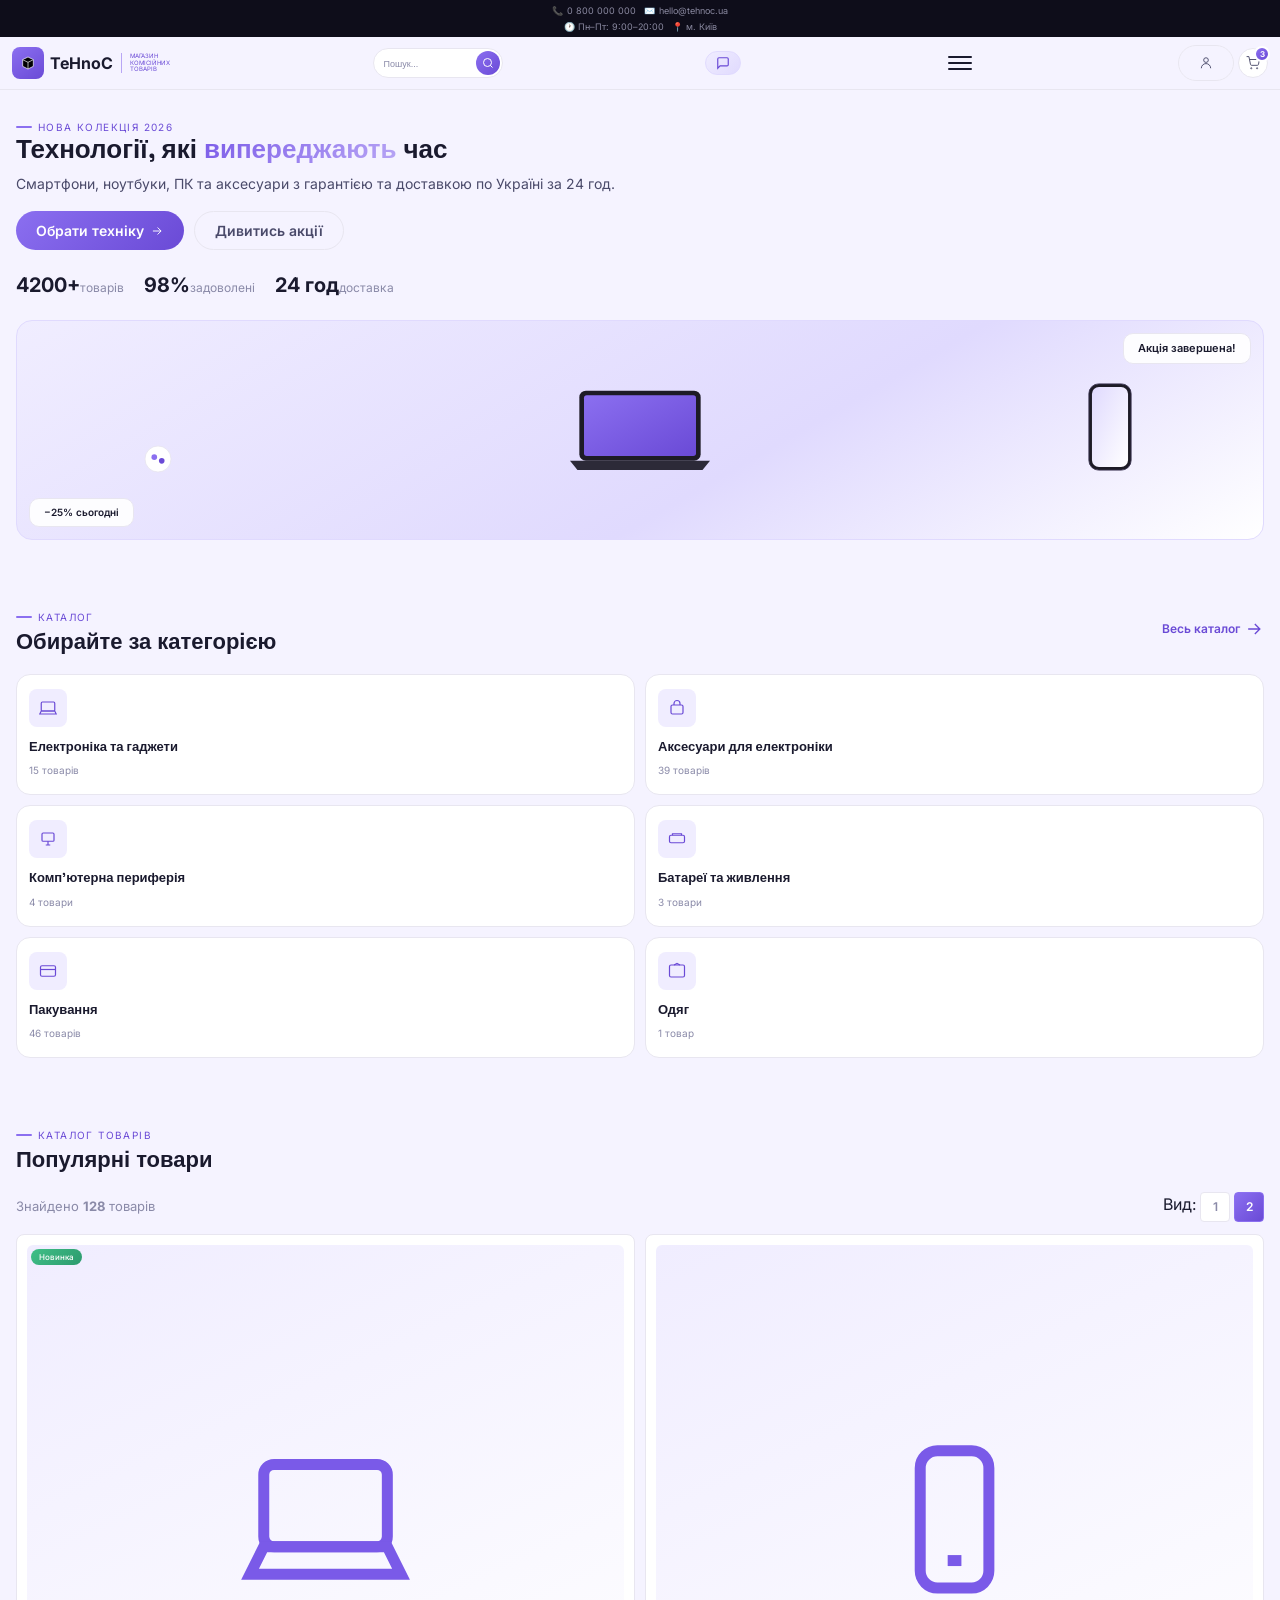
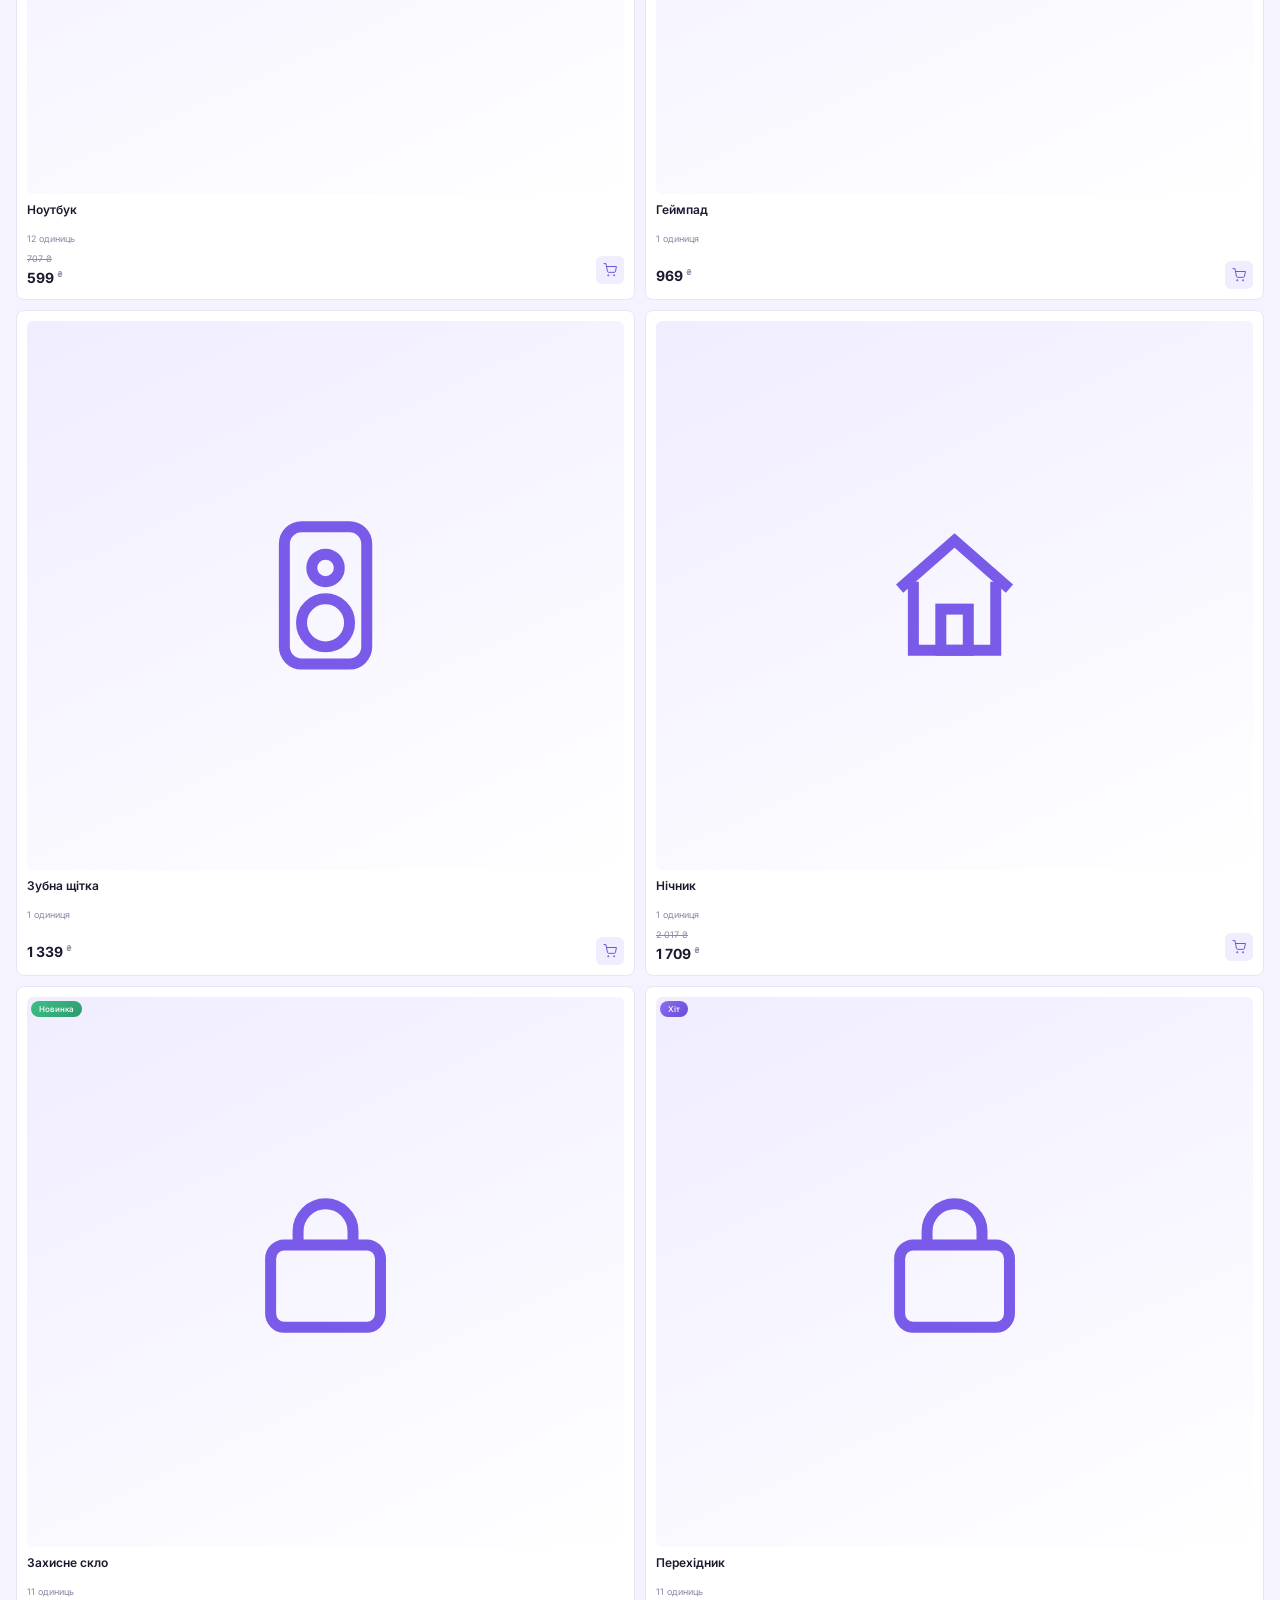
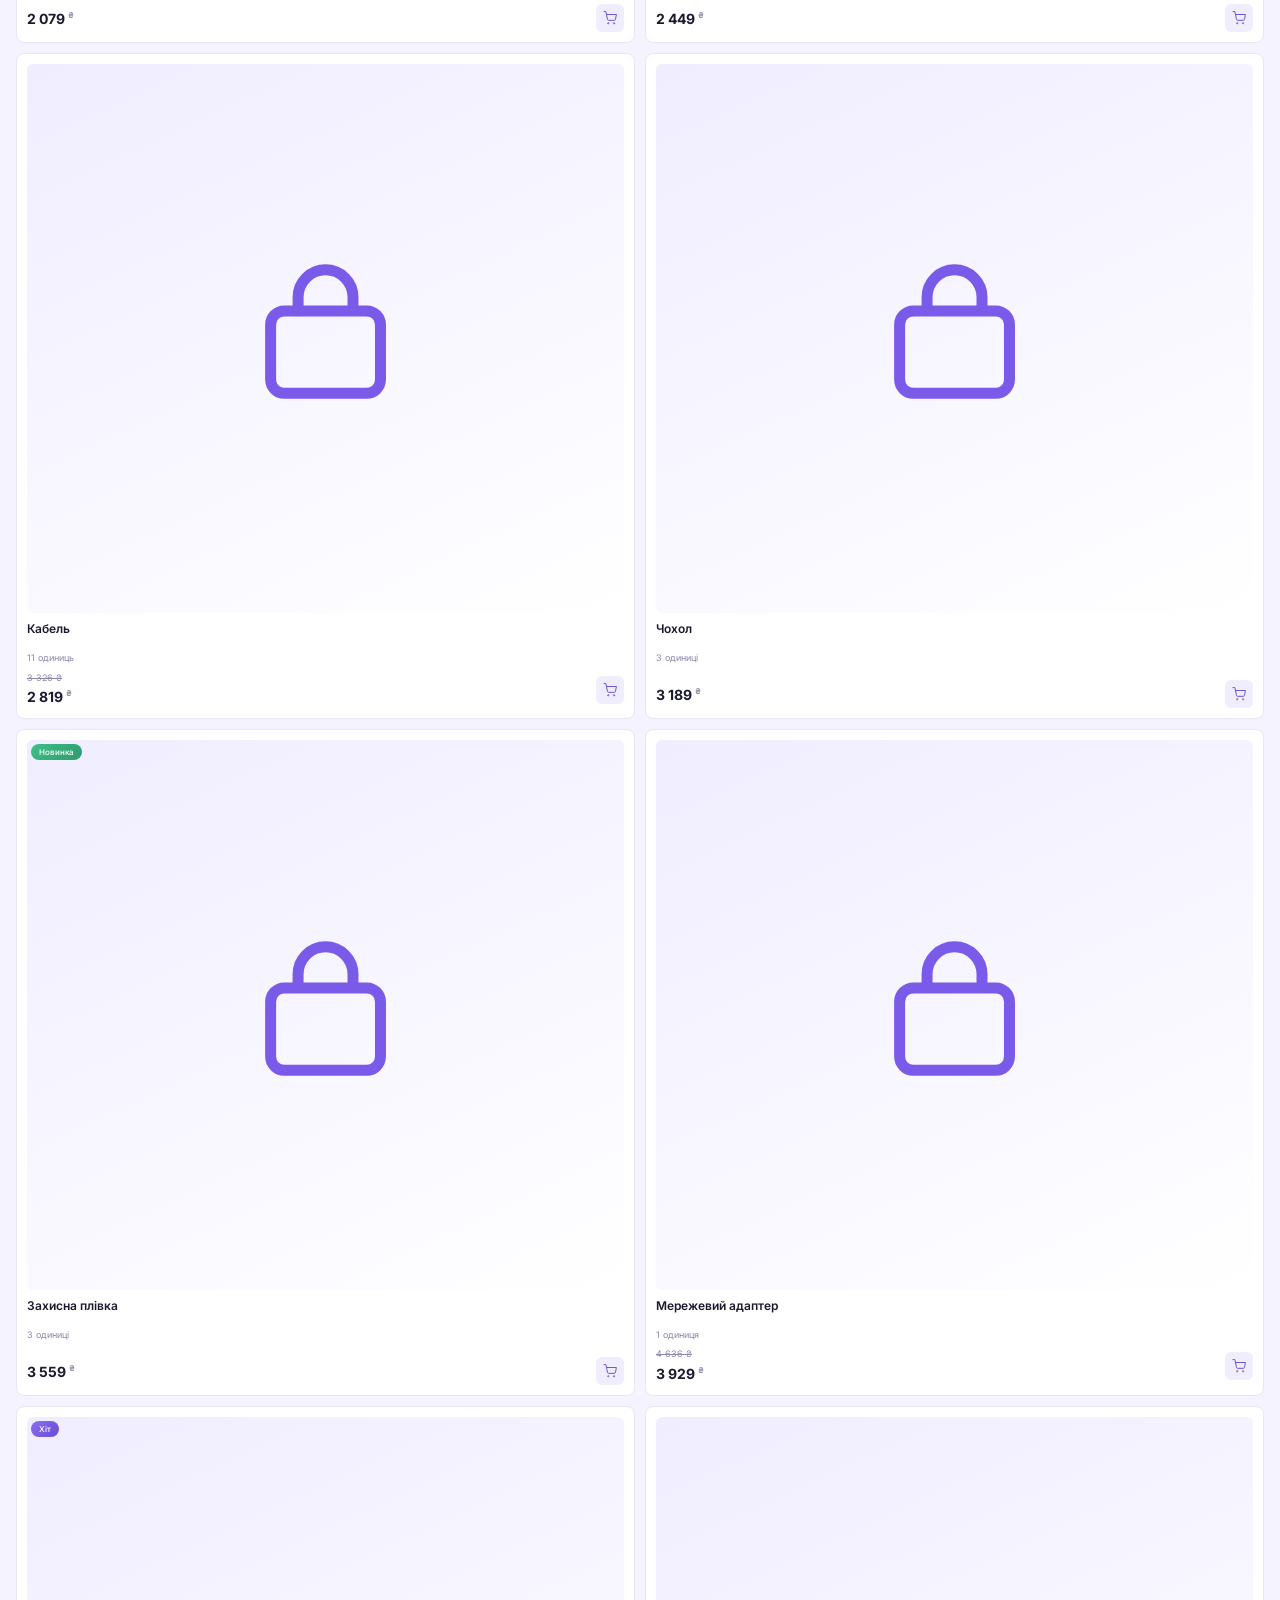
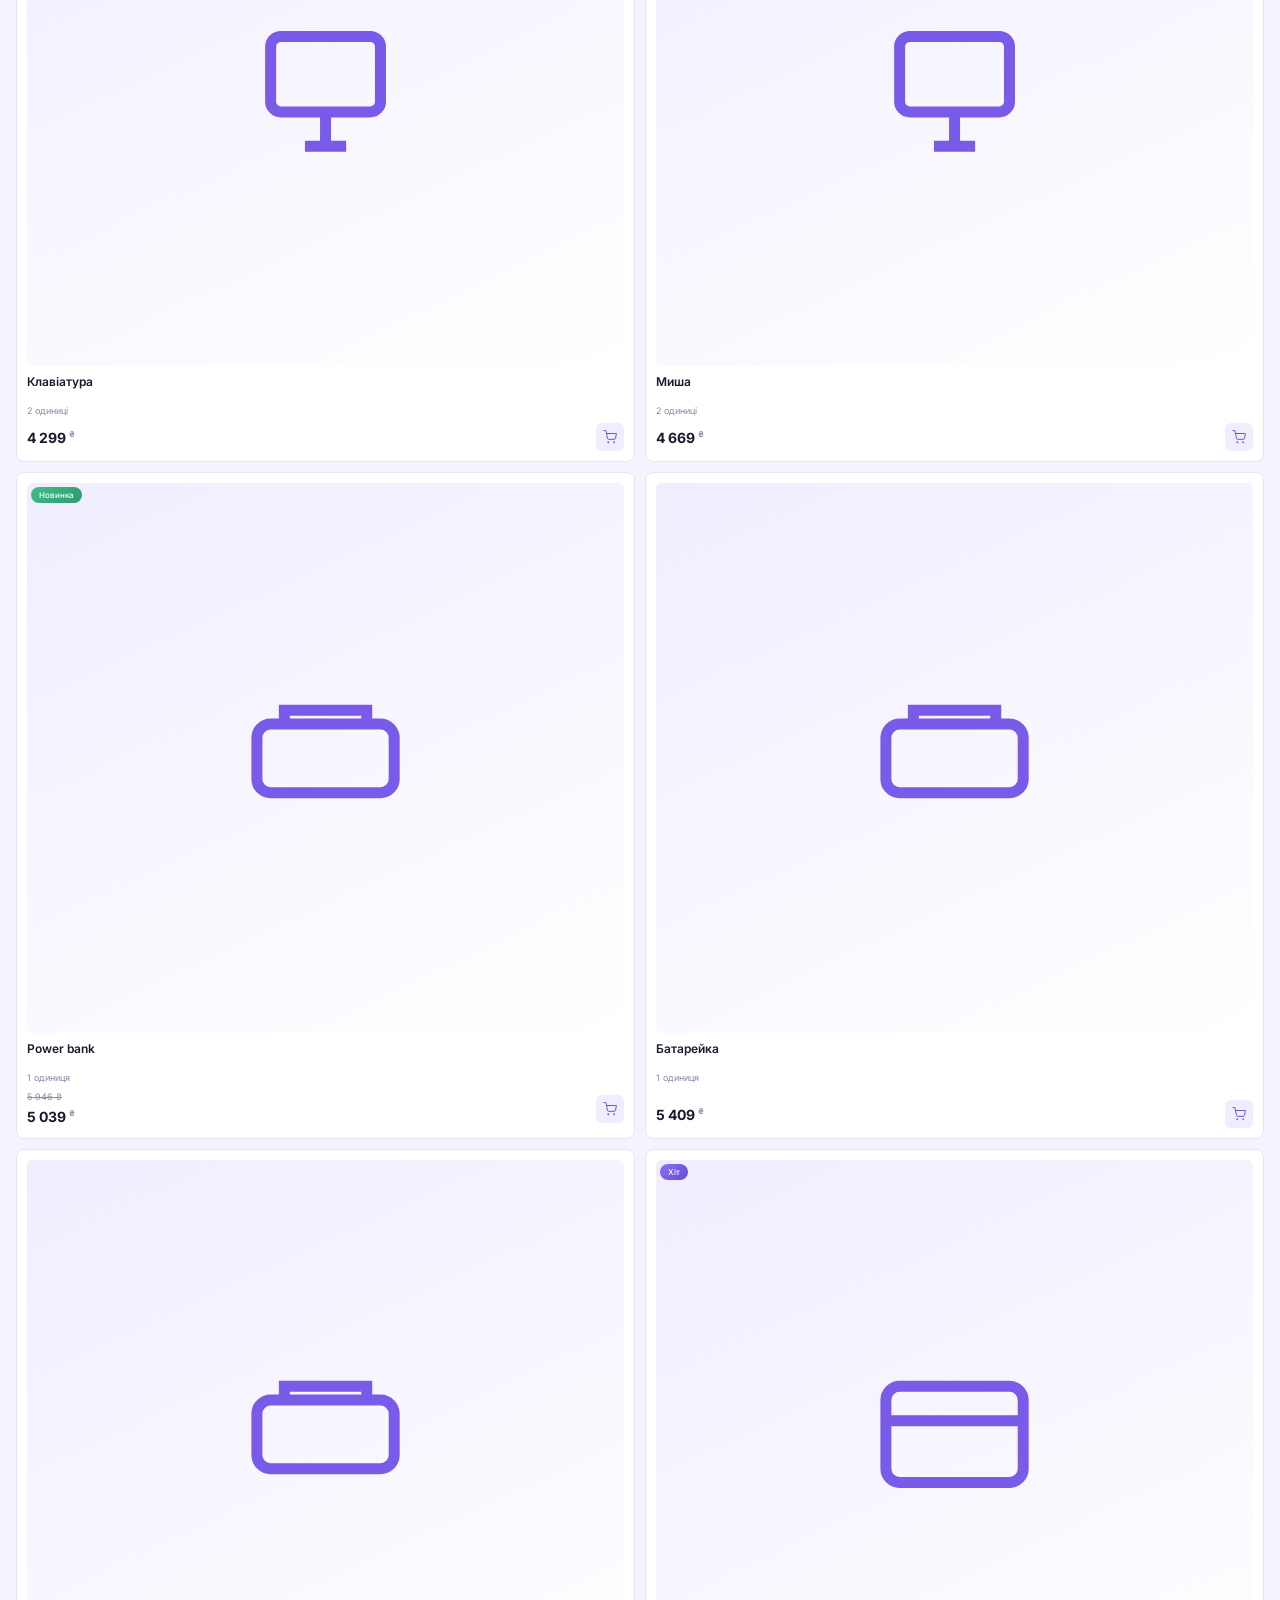
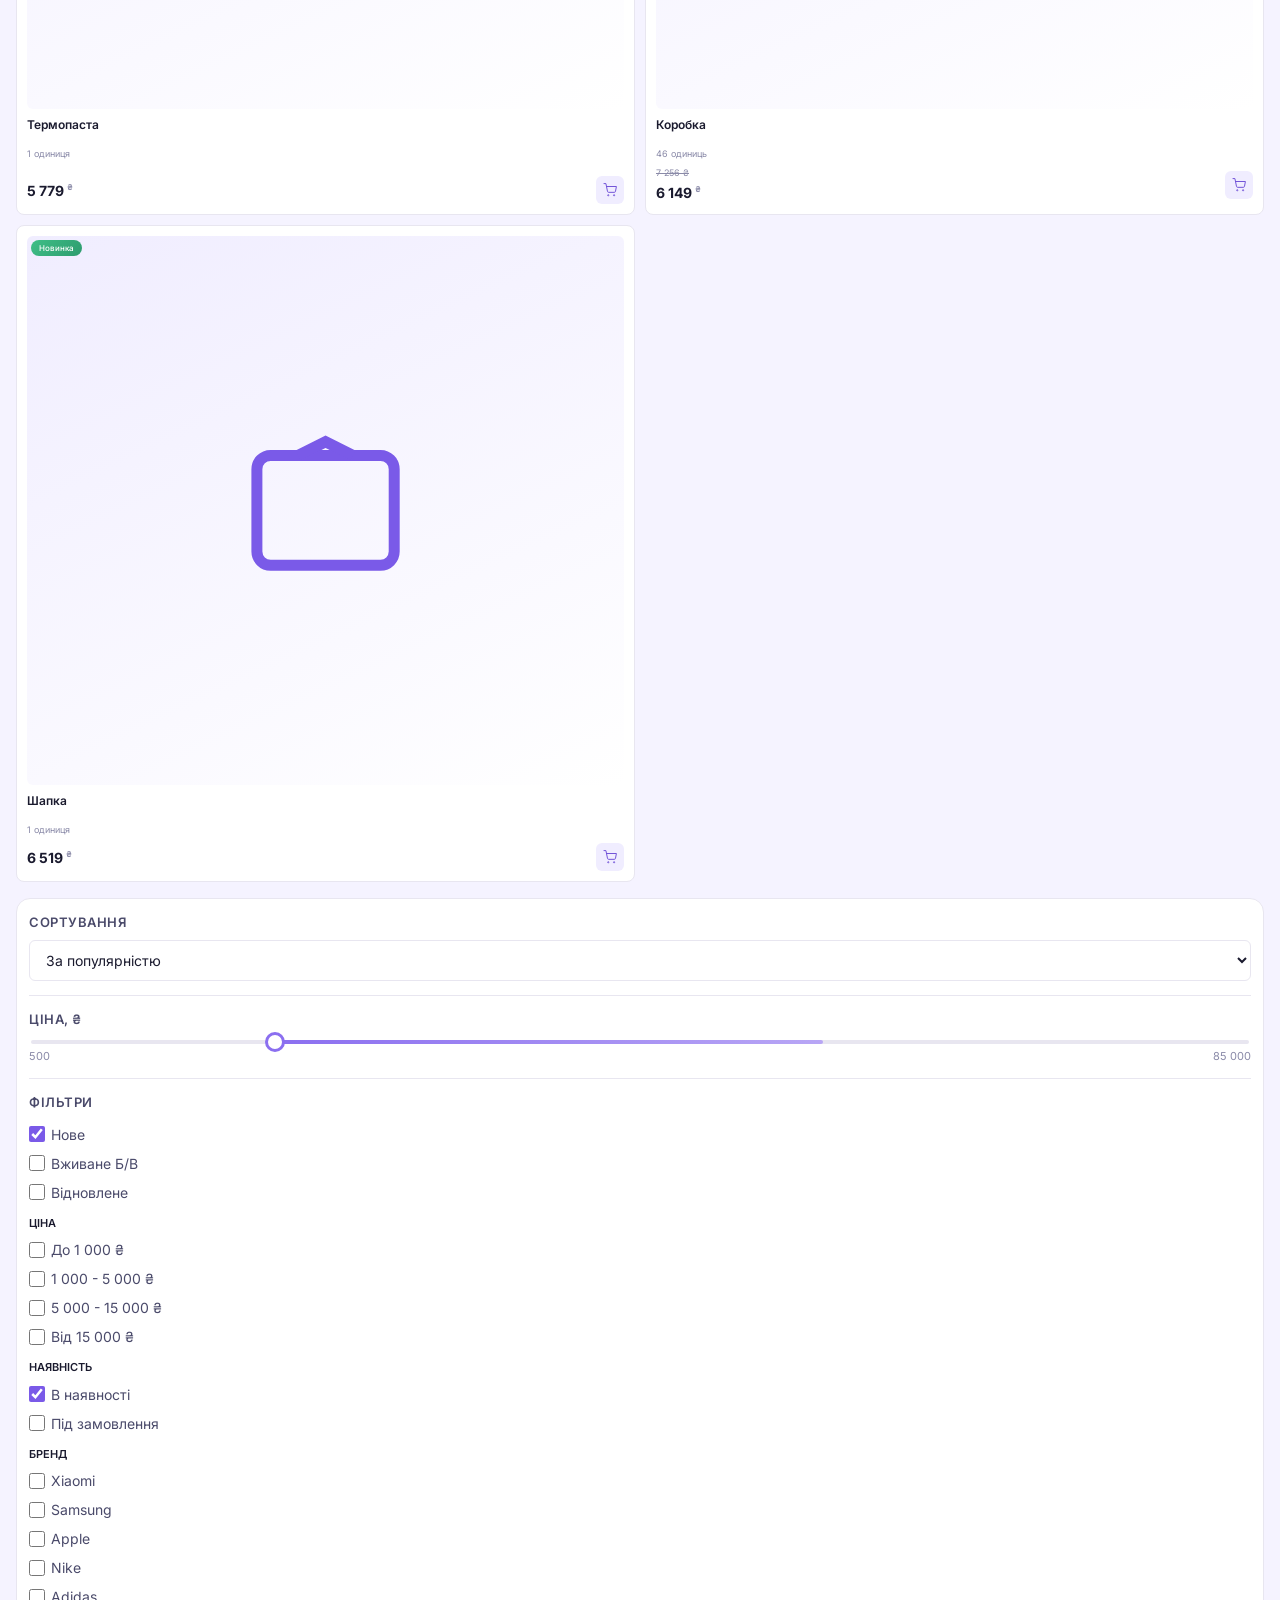
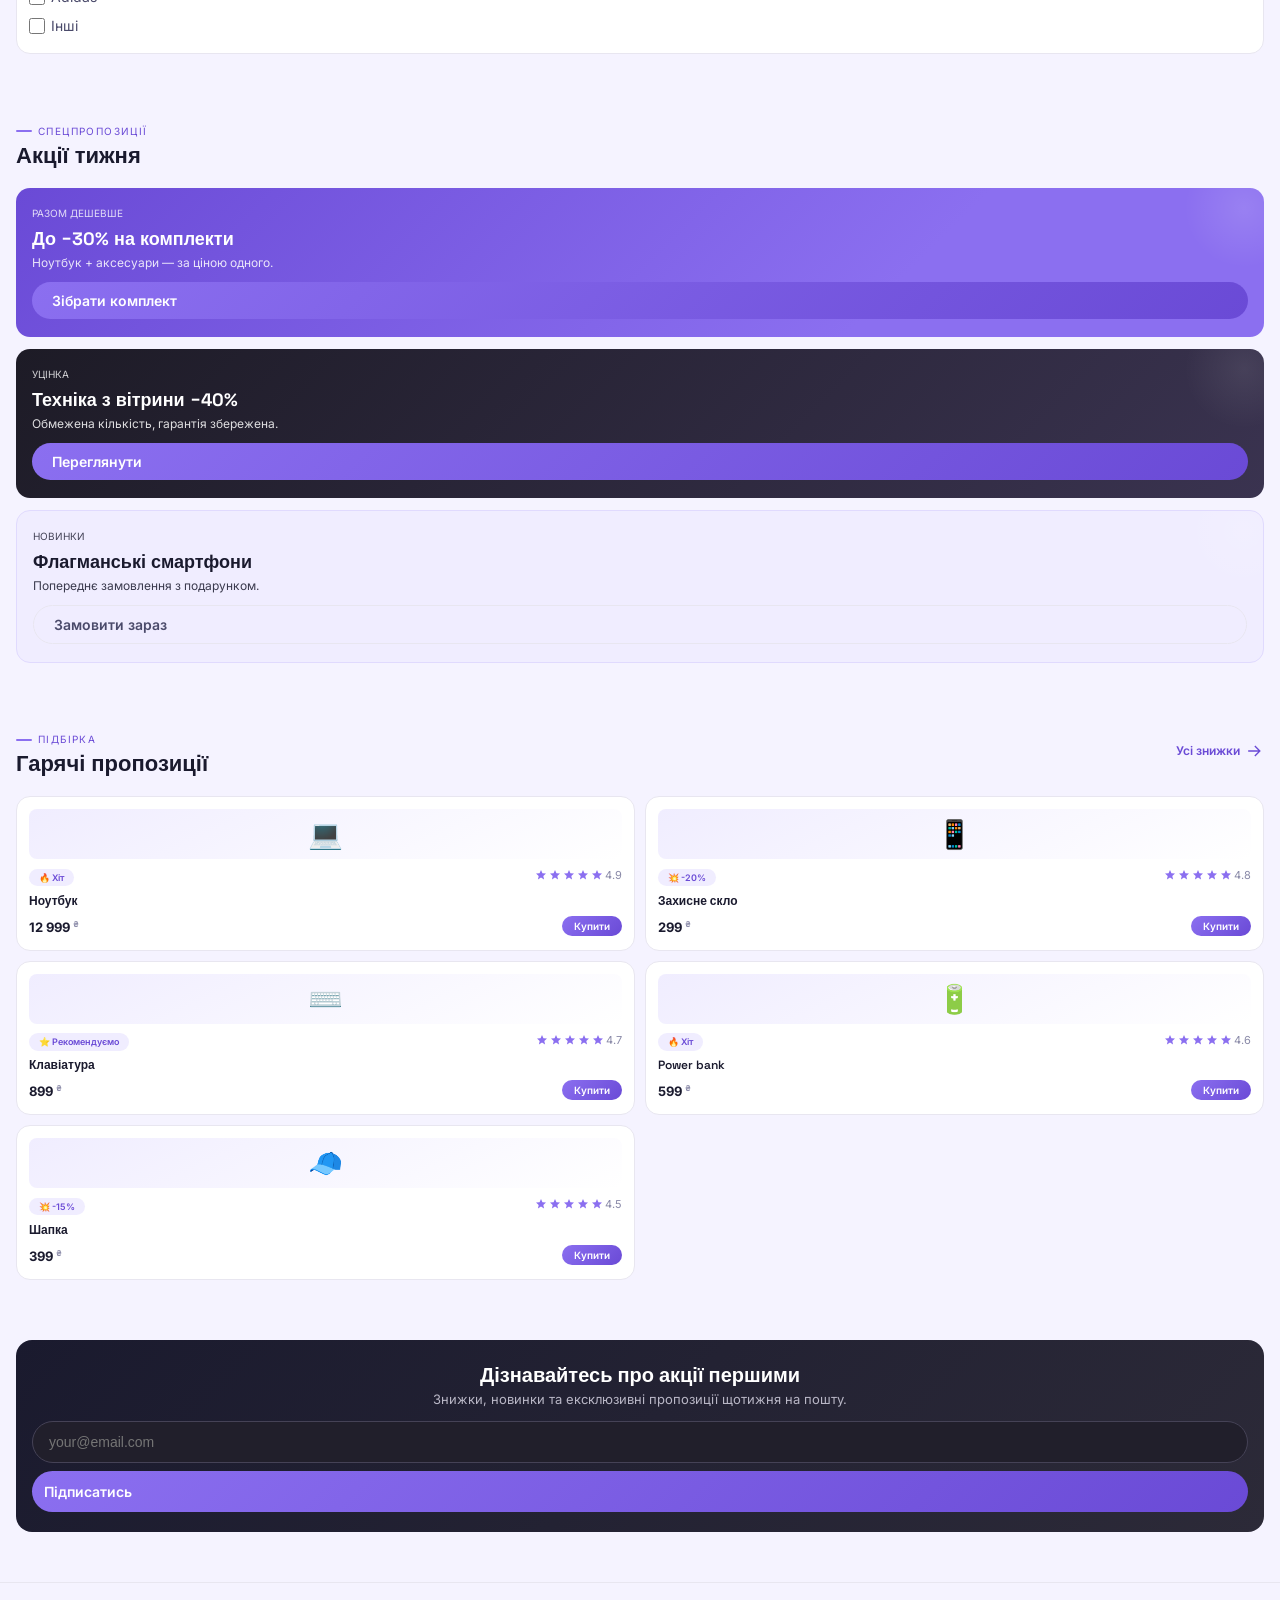
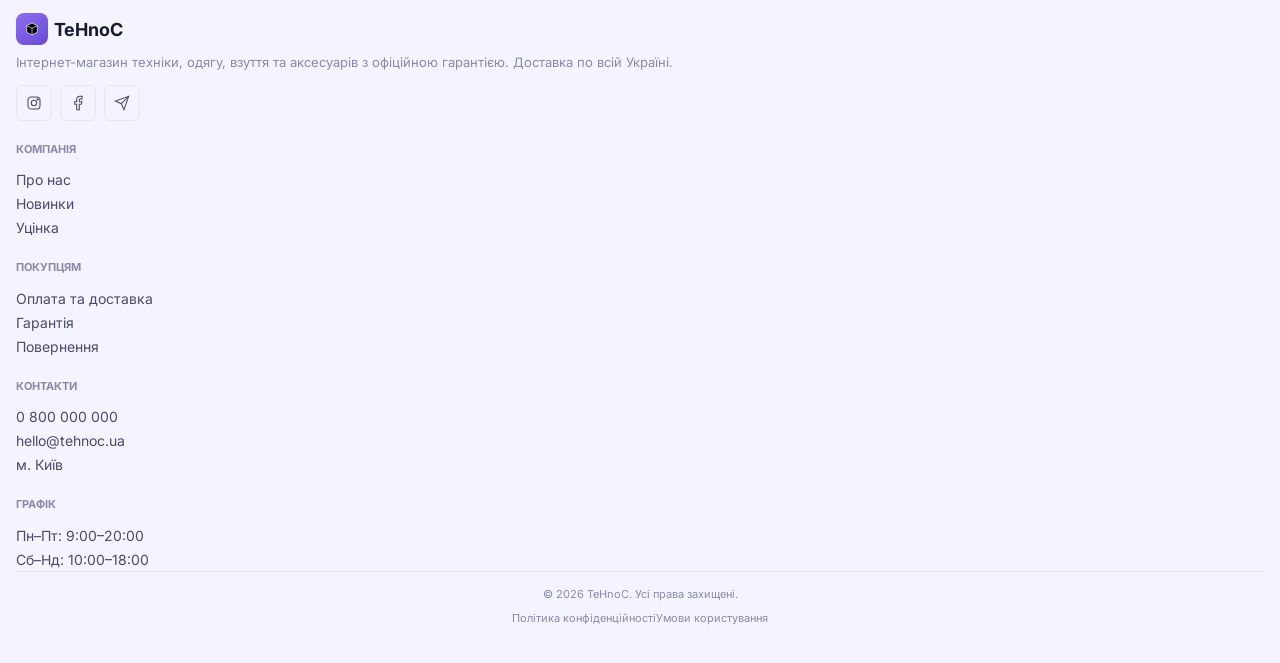
==== commit 104c918e: "Виправлено топ-хедер для мобільної версії" ====
--- a/index-mobile.html
+++ b/index-mobile.html
@@ -2,22 +2,17 @@
 <html lang="uk">
 <head>
   <meta charset="UTF-8" />
-  <!-- Цей мета-тег говорить телефону: "показуй сторінку в масштабі 100%" -->
   <meta name="viewport" content="width=device-width, initial-scale=1.0, maximum-scale=1.0, user-scalable=yes" />
   <title>TeHnoC — мобільна версія</title>
-  
-  <!-- Підключаємо шрифти -->
   <link rel="preconnect" href="https://fonts.googleapis.com" />
   <link href="https://fonts.googleapis.com/css2?family=Space+Grotesk:wght@400;500;600;700&family=Inter:wght@400;500;600;700&family=JetBrains+Mono:wght@400;500&display=swap" rel="stylesheet" />
-  
   <style>
-    /* ============================================================
-       ВСІ СТИЛІ ТУТ (щоб не підключати додаткові файли)
-       ============================================================ */
-    
-    /* ----- ОСНОВНІ КОЛЬОРИ (як на великому сайті) ----- */
-    * { margin: 0; padding: 0; box-sizing: border-box; }
-    
+    /* ===== МОБІЛЬНІ СТИЛІ ===== */
+    * {
+      margin: 0;
+      padding: 0;
+      box-sizing: border-box;
+    }
     :root {
       --ink: #1a1a2e;
       --ink-soft: #4a4a6a;
@@ -38,55 +33,86 @@
       --radius: 14px;
       --radius-sm: 8px;
     }
-
     body {
       margin: 0;
       background: var(--bg);
       color: var(--ink);
       font-family: 'Inter', sans-serif;
       line-height: 1.5;
-      font-size: 16px; /* Більший базовий шрифт для телефонів */
+      font-size: 16px;
       padding-bottom: 20px;
     }
-
-    /* ---- ВСІ ЕЛЕМЕНТИ СТАЮТЬ БІЛЬШИМИ ---- */
-    button { font-family: inherit; cursor: pointer; border: none; background: none; font-size: 16px; }
-    a { color: inherit; text-decoration: none; }
-    ul { list-style: none; padding: 0; margin: 0; }
-    img, svg { display: block; max-width: 100%; }
-    h1, h2, h3, h4 { font-family: 'Space Grotesk', sans-serif; margin: 0; }
-
-    /* ---- КОНТЕЙНЕР (вузький, щоб не розтягувалося) ---- */
+    a {
+      color: inherit;
+      text-decoration: none;
+    }
+    button {
+      font-family: inherit;
+      cursor: pointer;
+      border: none;
+      background: none;
+      font-size: 16px;
+    }
+    ul {
+      list-style: none;
+      padding: 0;
+      margin: 0;
+    }
+    img,
+    svg {
+      display: block;
+      max-width: 100%;
+    }
+    h1,
+    h2,
+    h3,
+    h4 {
+      font-family: 'Space Grotesk', sans-serif;
+      margin: 0;
+    }
     .container {
       max-width: 100%;
       padding: 0 16px;
       margin: 0 auto;
     }
 
-    /* ---- ТОП-ХЕДЕР (верхня смужка з контактами) ---- */
+    /* ===== ТОП-ХЕДЕР (виправлений) ===== */
     .top-header {
       background: #0e0d1a;
       color: #8a89a0;
-      font-size: 11px;
-      padding: 6px 0;
+      font-size: 9px;
+      padding: 4px 0;
       text-align: center;
+      width: 100%;
     }
     .top-header-inner {
       display: flex;
       flex-direction: column;
       align-items: center;
-      gap: 4px;
+      gap: 2px;
+      max-width: 100%;
+      padding: 0 8px;
     }
     .top-header-left,
     .top-header-right {
       display: flex;
-      gap: 12px;
+      gap: 8px;
       flex-wrap: wrap;
       justify-content: center;
     }
-    .top-header a { color: #8a89a0; }
-
-    /* ---- ОСНОВНИЙ ХЕДЕР (шапка з логотипом) ---- */
+    .top-header a {
+      color: #8a89a0;
+    }
+    .top-header a:hover {
+      color: #fff;
+    }
+    .top-header span {
+      display: flex;
+      align-items: center;
+      gap: 4px;
+    }
+
+    /* ===== ХЕДЕР ===== */
     header {
       position: sticky;
       top: 0;
@@ -104,7 +130,7 @@
       gap: 6px;
     }
 
-    /* ---- ЛОГОТИП (зменшений для телефону) ---- */
+    /* ===== ЛОГОТИП ===== */
     .logo {
       display: flex;
       align-items: center;
@@ -120,17 +146,32 @@
       align-items: center;
       justify-content: center;
     }
-    .logo-mark svg { width: 16px; height: 16px; stroke: #fff; }
-    .logo-main { font-size: 16px; font-weight: 700; color: var(--ink); line-height: 1; }
+    .logo-mark svg {
+      width: 16px;
+      height: 16px;
+      stroke: #fff;
+    }
+    .logo-main {
+      font-size: 16px;
+      font-weight: 700;
+      color: var(--ink);
+      line-height: 1;
+    }
     .logo-divider {
       width: 1px;
       height: 20px;
       background: var(--lav-300);
       margin: 0 2px;
     }
-    .logo-sub { font-size: 6px; font-weight: 400; color: var(--lav-700); text-transform: uppercase; line-height: 1.1; }
-
-    /* ---- ПОШУК (короткий) ---- */
+    .logo-sub {
+      font-size: 6px;
+      font-weight: 400;
+      color: var(--lav-700);
+      text-transform: uppercase;
+      line-height: 1.1;
+    }
+
+    /* ===== ПОШУК ===== */
     .search-wrapper {
       flex: 1;
       max-width: 130px;
@@ -152,7 +193,10 @@
       padding: 4px 0;
       min-width: 40px;
     }
-    .search-input::placeholder { font-size: 9px; color: var(--gray); }
+    .search-input::placeholder {
+      font-size: 9px;
+      color: var(--gray);
+    }
     .search-btn {
       width: 24px;
       height: 24px;
@@ -163,11 +207,13 @@
       align-items: center;
       justify-content: center;
       border: none;
-      flex-shrink: 0;
-    }
-    .search-btn svg { width: 12px; height: 12px; }
-
-    /* ---- КНОПКА КОНСУЛЬТАЦІЯ ---- */
+    }
+    .search-btn svg {
+      width: 12px;
+      height: 12px;
+    }
+
+    /* ===== КНОПКИ ===== */
     .btn-consult {
       background: linear-gradient(135deg, var(--lav-50), var(--lav-100));
       color: var(--lav-700);
@@ -181,10 +227,14 @@
       gap: 3px;
       white-space: nowrap;
     }
-    .btn-consult svg { width: 14px; height: 14px; }
-    .btn-consult span { display: none; } /* Ховаємо слово "Консультація" */
-
-    /* ---- КНОПКИ УВІЙТИ ТА КОШИК ---- */
+    .btn-consult svg {
+      width: 14px;
+      height: 14px;
+    }
+    .btn-consult span {
+      display: none;
+    }
+
     .header-actions {
       display: flex;
       align-items: center;
@@ -203,8 +253,13 @@
       align-items: center;
       gap: 3px;
     }
-    .btn-ghost .icon { width: 14px; height: 14px; }
-    .btn-ghost span { display: none; } /* Ховаємо слово "Увійти" */
+    .btn-ghost .icon {
+      width: 14px;
+      height: 14px;
+    }
+    .btn-ghost span {
+      display: none;
+    }
 
     .icon-btn {
       width: 30px;
@@ -218,7 +273,10 @@
       position: relative;
       color: var(--ink-soft);
     }
-    .icon-btn .icon { width: 14px; height: 14px; }
+    .icon-btn .icon {
+      width: 14px;
+      height: 14px;
+    }
     .cart-badge {
       position: absolute;
       top: -3px;
@@ -236,7 +294,7 @@
       border: 2px solid #fff;
     }
 
-    /* ---- БУРГЕР-МЕНЮ (три смужки) ---- */
+    /* ===== БУРГЕР ===== */
     .burger-btn {
       display: flex;
       flex-direction: column;
@@ -254,11 +312,17 @@
       border-radius: 4px;
       transition: all 0.3s ease;
     }
-    .burger-btn.active span:nth-child(1) { transform: rotate(45deg) translate(4px, 4px); }
-    .burger-btn.active span:nth-child(2) { opacity: 0; }
-    .burger-btn.active span:nth-child(3) { transform: rotate(-45deg) translate(4px, -4px); }
-
-    /* ---- НАВІГАЦІЯ (виїжджає зліва) ---- */
+    .burger-btn.active span:nth-child(1) {
+      transform: rotate(45deg) translate(4px, 4px);
+    }
+    .burger-btn.active span:nth-child(2) {
+      opacity: 0;
+    }
+    .burger-btn.active span:nth-child(3) {
+      transform: rotate(-45deg) translate(4px, -4px);
+    }
+
+    /* ===== НАВІГАЦІЯ ===== */
     nav.main-nav {
       position: fixed;
       top: 0;
@@ -268,29 +332,81 @@
       height: 100vh;
       background: #fff;
       padding: 70px 20px 20px;
-      box-shadow: 4px 0 30px rgba(0,0,0,0.1);
+      box-shadow: 4px 0 30px rgba(0, 0, 0, 0.1);
       transition: left 0.3s ease;
       z-index: 99;
       overflow-y: auto;
     }
-    nav.main-nav.open { left: 0; }
-    nav.main-nav ul { display: flex; flex-direction: column; gap: 14px; }
-    nav.main-nav a { font-size: 18px; font-weight: 500; color: var(--ink-soft); padding: 6px 0; }
-    nav.main-nav a:hover { color: var(--ink); }
-
-    /* ---- БАНЕР (HERO) ---- */
-    .hero { padding: 20px 0 30px; }
-    .hero-grid { display: grid; grid-template-columns: 1fr; gap: 20px; }
-    .hero-copy h1 { font-size: 26px; line-height: 1.1; margin-bottom: 10px; }
-    .hero-copy h1 em { font-style: normal; background: linear-gradient(135deg, var(--lav-600), var(--lav-300)); -webkit-background-clip: text; -webkit-text-fill-color: transparent; }
-    .hero-sub { font-size: 14px; color: var(--ink-soft); margin-bottom: 16px; line-height: 1.6; }
-    .hero-ctas { display: flex; gap: 10px; margin-bottom: 20px; flex-wrap: wrap; }
-    .hero-ctas .btn { padding: 10px 20px; font-size: 14px; }
-    .hero-stats { display: flex; gap: 20px; flex-wrap: wrap; }
-    .hero-stat b { font-size: 20px; }
-    .hero-stat span { font-size: 12px; color: var(--gray); }
-    
-    .hero-banner { height: 220px; position: relative; }
+    nav.main-nav.open {
+      left: 0;
+    }
+    nav.main-nav ul {
+      display: flex;
+      flex-direction: column;
+      gap: 14px;
+    }
+    nav.main-nav a {
+      font-size: 18px;
+      font-weight: 500;
+      color: var(--ink-soft);
+      padding: 6px 0;
+    }
+    nav.main-nav a:hover {
+      color: var(--ink);
+    }
+
+    /* ===== БАНЕР ===== */
+    .hero {
+      padding: 20px 0 30px;
+    }
+    .hero-grid {
+      display: grid;
+      grid-template-columns: 1fr;
+      gap: 20px;
+    }
+    .hero-copy h1 {
+      font-size: 26px;
+      line-height: 1.1;
+      margin-bottom: 10px;
+    }
+    .hero-copy h1 em {
+      font-style: normal;
+      background: linear-gradient(135deg, var(--lav-600), var(--lav-300));
+      -webkit-background-clip: text;
+      -webkit-text-fill-color: transparent;
+    }
+    .hero-sub {
+      font-size: 14px;
+      color: var(--ink-soft);
+      margin-bottom: 16px;
+      line-height: 1.6;
+    }
+    .hero-ctas {
+      display: flex;
+      gap: 10px;
+      margin-bottom: 20px;
+      flex-wrap: wrap;
+    }
+    .hero-ctas .btn {
+      padding: 10px 20px;
+      font-size: 14px;
+    }
+    .hero-stats {
+      display: flex;
+      gap: 20px;
+      flex-wrap: wrap;
+    }
+    .hero-stat b {
+      font-size: 20px;
+    }
+    .hero-stat span {
+      font-size: 12px;
+      color: var(--gray);
+    }
+    .hero-banner {
+      height: 220px;
+      position: relative;
+    }
     .hero-banner-card {
       position: absolute;
       inset: 0;
@@ -304,7 +420,7 @@
     }
     .floating-chip {
       position: absolute;
-      background: rgba(255,255,255,0.9);
+      background: rgba(255, 255, 255, 0.9);
       backdrop-filter: blur(8px);
       border-radius: 10px;
       padding: 6px 14px;
@@ -312,18 +428,69 @@
       font-weight: 600;
       border: 1px solid var(--gray-line);
     }
-    .chip-1 { top: 12px; right: 12px; }
-    .chip-2 { bottom: 12px; left: 12px; }
-    .device.laptop { width: 140px; }
-    .device.phone { width: 44px; position: absolute; right: 6px; bottom: 4px; }
-    .device.buds { width: 28px; position: absolute; left: 2px; bottom: 2px; }
-
-    /* ---- КАТЕГОРІЇ ---- */
-    section { padding: 30px 0; }
-    .section-head { display: flex; align-items: center; justify-content: space-between; margin-bottom: 16px; flex-wrap: wrap; gap: 6px; }
-    .section-head h2 { font-size: 22px; }
-    .see-all { font-size: 12px; font-weight: 600; color: var(--lav-700); display: flex; align-items: center; gap: 4px; }
-    .cat-grid { display: grid; grid-template-columns: repeat(2, 1fr); gap: 10px; }
+    .chip-1 {
+      top: 12px;
+      right: 12px;
+    }
+    .chip-2 {
+      bottom: 12px;
+      left: 12px;
+    }
+    .device-cluster {
+      position: relative;
+      display: flex;
+      align-items: flex-end;
+      justify-content: center;
+      width: 80%;
+      z-index: 2;
+    }
+    .device.laptop {
+      width: 140px;
+      z-index: 2;
+    }
+    .device.phone {
+      width: 44px;
+      position: absolute;
+      right: 6px;
+      bottom: 4px;
+      z-index: 3;
+    }
+    .device.buds {
+      width: 28px;
+      position: absolute;
+      left: 2px;
+      bottom: 2px;
+      z-index: 3;
+    }
+
+    /* ===== КАТЕГОРІЇ ===== */
+    section {
+      padding: 30px 0;
+    }
+    .section-head {
+      display: flex;
+      align-items: center;
+      justify-content: space-between;
+      margin-bottom: 16px;
+      flex-wrap: wrap;
+      gap: 6px;
+    }
+    .section-head h2 {
+      font-size: 22px;
+    }
+    .see-all {
+      font-size: 12px;
+      font-weight: 600;
+      color: var(--lav-700);
+      display: flex;
+      align-items: center;
+      gap: 4px;
+    }
+    .cat-grid {
+      display: grid;
+      grid-template-columns: repeat(2, 1fr);
+      gap: 10px;
+    }
     .cat-card {
       background: #fff;
       border: 1px solid var(--gray-line);
@@ -333,13 +500,34 @@
       flex-direction: column;
       gap: 10px;
     }
-    .cat-icon { width: 38px; height: 38px; border-radius: 8px; background: var(--lav-50); display: flex; align-items: center; justify-content: center; color: var(--lav-700); }
-    .cat-icon .icon { width: 18px; height: 18px; }
-    .cat-card h4 { font-size: 13px; }
-    .cat-card span { font-size: 10px; color: var(--gray); }
-
-    /* ---- ТОВАРИ ---- */
-    .product-grid { display: grid; grid-template-columns: repeat(2, 1fr); gap: 10px; }
+    .cat-icon {
+      width: 38px;
+      height: 38px;
+      border-radius: 8px;
+      background: var(--lav-50);
+      display: flex;
+      align-items: center;
+      justify-content: center;
+      color: var(--lav-700);
+    }
+    .cat-icon .icon {
+      width: 18px;
+      height: 18px;
+    }
+    .cat-card h4 {
+      font-size: 13px;
+    }
+    .cat-card span {
+      font-size: 10px;
+      color: var(--gray);
+    }
+
+    /* ===== ТОВАРИ ===== */
+    .product-grid {
+      display: grid;
+      grid-template-columns: repeat(2, 1fr);
+      gap: 10px;
+    }
     .p-card {
       background: #fff;
       border: 1px solid var(--gray-line);
@@ -359,7 +547,10 @@
       position: relative;
       color: var(--lav-600);
     }
-    .p-thumb .icon { width: 30%; height: 30%; }
+    .p-thumb .icon {
+      width: 30%;
+      height: 30%;
+    }
     .p-tag {
       position: absolute;
       top: 4px;
@@ -371,26 +562,104 @@
       padding: 2px 8px;
       border-radius: 100px;
     }
-    .p-tag.new { background: linear-gradient(135deg, var(--ok), #2d9b6e); }
-    .p-name { font-size: 12px; font-weight: 600; line-height: 1.3; margin-bottom: 2px; min-height: 28px; }
-    .p-specs { font-size: 9px; color: var(--gray); margin-bottom: 6px; }
-    .p-bottom { display: flex; align-items: center; justify-content: space-between; margin-top: auto; }
-    .p-price { font-weight: 700; font-size: 14px; color: var(--ink); }
-    .p-price sup { font-size: 8px; color: var(--gray); }
-    .p-old { font-size: 9px; color: var(--gray); text-decoration: line-through; display: block; }
-    .buy-btn { width: 28px; height: 28px; border-radius: 6px; background: var(--lav-50); color: var(--lav-700); display: flex; align-items: center; justify-content: center; }
-    .buy-btn .icon { width: 14px; height: 14px; }
-
-    /* ---- САЙДБАР (фільтри) ---- */
-    .sidebar { border: 1px solid var(--gray-line); border-radius: var(--radius); padding: 14px 12px; background: #fff; margin-top: 16px; }
-    .side-block + .side-block { margin-top: 14px; padding-top: 14px; border-top: 1px solid var(--gray-line); }
-    .side-title { font-size: 13px; font-weight: 600; text-transform: uppercase; letter-spacing: 0.04em; color: var(--ink-soft); margin-bottom: 8px; }
-    .filter-list { display: flex; flex-direction: column; gap: 2px; }
-    .filter-list label { display: flex; align-items: center; gap: 6px; font-size: 14px; color: var(--ink-soft); cursor: pointer; padding: 3px 0; }
-    .filter-list input[type="checkbox"] { accent-color: var(--lav-600); width: 16px; height: 16px; }
-
-    /* ---- АКЦІЇ ---- */
-    .promo-grid { display: grid; grid-template-columns: 1fr; gap: 12px; }
+    .p-tag.new {
+      background: linear-gradient(135deg, var(--ok), #2d9b6e);
+    }
+    .p-name {
+      font-size: 12px;
+      font-weight: 600;
+      line-height: 1.3;
+      margin-bottom: 2px;
+      min-height: 28px;
+    }
+    .p-specs {
+      font-size: 9px;
+      color: var(--gray);
+      margin-bottom: 6px;
+    }
+    .p-bottom {
+      display: flex;
+      align-items: center;
+      justify-content: space-between;
+      margin-top: auto;
+    }
+    .p-price {
+      font-weight: 700;
+      font-size: 14px;
+      color: var(--ink);
+    }
+    .p-price sup {
+      font-size: 8px;
+      color: var(--gray);
+    }
+    .p-old {
+      font-size: 9px;
+      color: var(--gray);
+      text-decoration: line-through;
+      display: block;
+    }
+    .buy-btn {
+      width: 28px;
+      height: 28px;
+      border-radius: 6px;
+      background: var(--lav-50);
+      color: var(--lav-700);
+      display: flex;
+      align-items: center;
+      justify-content: center;
+    }
+    .buy-btn .icon {
+      width: 14px;
+      height: 14px;
+    }
+
+    /* ===== САЙДБАР ===== */
+    .sidebar {
+      border: 1px solid var(--gray-line);
+      border-radius: var(--radius);
+      padding: 14px 12px;
+      background: #fff;
+      margin-top: 16px;
+    }
+    .side-block+.side-block {
+      margin-top: 14px;
+      padding-top: 14px;
+      border-top: 1px solid var(--gray-line);
+    }
+    .side-title {
+      font-size: 13px;
+      font-weight: 600;
+      text-transform: uppercase;
+      letter-spacing: 0.04em;
+      color: var(--ink-soft);
+      margin-bottom: 8px;
+    }
+    .filter-list {
+      display: flex;
+      flex-direction: column;
+      gap: 2px;
+    }
+    .filter-list label {
+      display: flex;
+      align-items: center;
+      gap: 6px;
+      font-size: 14px;
+      color: var(--ink-soft);
+      cursor: pointer;
+      padding: 3px 0;
+    }
+    .filter-list input[type="checkbox"] {
+      accent-color: var(--lav-600);
+      width: 16px;
+      height: 16px;
+    }
+
+    /* ===== АКЦІЇ ===== */
+    .promo-grid {
+      display: grid;
+      grid-template-columns: 1fr;
+      gap: 12px;
+    }
     .promo {
       border-radius: 14px;
       padding: 18px 16px;
@@ -402,41 +671,103 @@
       overflow: hidden;
       color: #fff;
     }
-    .promo.p1 { background: linear-gradient(135deg, var(--lav-700), var(--lav-500) 70%); }
-    .promo.p2 { background: linear-gradient(135deg, #1d1b26, #3a3350); }
-    .promo.p3 { background: var(--lav-50); color: var(--ink); border: 1px solid var(--lav-100); }
-    .promo h3 { font-size: 18px; margin: 4px 0 2px; }
-    .promo p { font-size: 12px; opacity: 0.85; margin-bottom: 10px; }
-    .promo .btn { padding: 8px 16px; font-size: 12px; align-self: flex-start; }
+    .promo.p1 {
+      background: linear-gradient(135deg, var(--lav-700), var(--lav-500) 70%);
+    }
+    .promo.p2 {
+      background: linear-gradient(135deg, #1d1b26, #3a3350);
+    }
+    .promo.p3 {
+      background: var(--lav-50);
+      color: var(--ink);
+      border: 1px solid var(--lav-100);
+    }
+    .promo h3 {
+      font-size: 18px;
+      margin: 4px 0 2px;
+    }
+    .promo p {
+      font-size: 12px;
+      opacity: 0.85;
+      margin-bottom: 10px;
+    }
+    .promo .btn {
+      padding: 8px 16px;
+      font-size: 12px;
+      align-self: flex-start;
+    }
     .promo-orb {
       position: absolute;
       width: 120px;
       height: 120px;
       border-radius: 50%;
-      background: radial-gradient(circle, rgba(255,255,255,0.12), transparent 70%);
+      background: radial-gradient(circle, rgba(255, 255, 255, 0.12), transparent 70%);
       top: -40px;
       right: -40px;
       pointer-events: none;
     }
 
-    /* ---- ПІДБІРКИ ---- */
-    .pc-grid { display: grid; grid-template-columns: repeat(2, 1fr); gap: 10px; }
+    /* ===== ПІДБІРКИ ===== */
+    .pc-grid {
+      display: grid;
+      grid-template-columns: repeat(2, 1fr);
+      gap: 10px;
+    }
     .pc-card {
       background: #fff;
       border: 1px solid var(--gray-line);
       border-radius: var(--radius);
       padding: 12px;
     }
-    .pc-thumb { height: 50px; border-radius: 8px; background: linear-gradient(155deg, var(--lav-50), #fff); display: flex; align-items: center; justify-content: center; margin-bottom: 8px; font-size: 28px; }
-    .rating { display: flex; align-items: center; gap: 2px; margin-bottom: 4px; }
-    .rating .icon { width: 12px; height: 12px; fill: var(--lav-500); stroke: none; }
-    .rating span { font-size: 11px; color: var(--gray); }
-    .pc-card h4 { font-size: 12px; font-weight: 600; margin-bottom: 4px; }
-    .pc-foot { display: flex; align-items: center; justify-content: space-between; margin-top: 4px; }
-    .pc-foot .p-price { font-size: 13px; }
-    .pc-foot .btn-lav { padding: 4px 12px; font-size: 10px; border-radius: 100px; background: linear-gradient(135deg, var(--lav-500), var(--lav-700)); color: #fff; }
-
-    /* ---- ПІДПИСКА ---- */
+    .pc-thumb {
+      height: 50px;
+      border-radius: 8px;
+      background: linear-gradient(155deg, var(--lav-50), #fff);
+      display: flex;
+      align-items: center;
+      justify-content: center;
+      margin-bottom: 8px;
+      font-size: 28px;
+    }
+    .rating {
+      display: flex;
+      align-items: center;
+      gap: 2px;
+      margin-bottom: 4px;
+    }
+    .rating .icon {
+      width: 12px;
+      height: 12px;
+      fill: var(--lav-500);
+      stroke: none;
+    }
+    .rating span {
+      font-size: 11px;
+      color: var(--gray);
+    }
+    .pc-card h4 {
+      font-size: 12px;
+      font-weight: 600;
+      margin-bottom: 4px;
+    }
+    .pc-foot {
+      display: flex;
+      align-items: center;
+      justify-content: space-between;
+      margin-top: 4px;
+    }
+    .pc-foot .p-price {
+      font-size: 13px;
+    }
+    .pc-foot .btn-lav {
+      padding: 4px 12px;
+      font-size: 10px;
+      border-radius: 100px;
+      background: linear-gradient(135deg, var(--lav-500), var(--lav-700));
+      color: #fff;
+    }
+
+    /* ===== ПІДПИСКА ===== */
     .strip {
       background: linear-gradient(135deg, var(--ink), #2c2a38);
       border-radius: 16px;
@@ -447,48 +778,237 @@
       text-align: center;
       color: #fff;
     }
-    .strip h3 { font-size: 20px; }
-    .strip p { font-size: 13px; color: #b9b7c6; }
-    .strip form { display: flex; flex-direction: column; gap: 8px; }
-    .strip input { padding: 12px 16px; border-radius: 100px; border: 1px solid #454256; background: #211f2b; color: #fff; font-size: 14px; }
-    .strip .btn-lav { padding: 12px; border-radius: 100px; background: linear-gradient(135deg, var(--lav-500), var(--lav-700)); color: #fff; font-weight: 600; font-size: 14px; }
-
-    /* ---- ФУТЕР ---- */
-    footer { border-top: 1px solid var(--gray-line); padding: 30px 0 16px; margin-top: 20px; }
-    .footer-grid { display: grid; grid-template-columns: 1fr; gap: 20px; }
-    .footer-brand p { font-size: 13px; color: var(--gray); margin: 8px 0 12px; }
-    .social-row { display: flex; gap: 8px; }
-    .social-row a { width: 36px; height: 36px; border-radius: 6px; border: 1px solid var(--gray-line); display: flex; align-items: center; justify-content: center; color: var(--ink-soft); }
-    .social-row .icon { width: 16px; height: 16px; }
-    .foot-col h5 { font-size: 11px; text-transform: uppercase; color: var(--gray); margin-bottom: 10px; }
-    .foot-col a { font-size: 14px; color: var(--ink-soft); }
-    .foot-bottom { display: flex; flex-direction: column; align-items: center; gap: 8px; padding-top: 14px; border-top: 1px solid var(--gray-line); font-size: 11px; color: var(--gray); text-align: center; }
-
-    /* ---- КНОПКИ ---- */
-    .btn-primary { background: linear-gradient(135deg, var(--lav-500), var(--lav-700)); color: #fff; padding: 10px 20px; border-radius: 100px; font-weight: 600; font-size: 14px; display: inline-flex; align-items: center; gap: 6px; }
-    .btn-ghost { background: transparent; color: var(--ink-soft); border: 1px solid var(--gray-line); padding: 10px 20px; border-radius: 100px; font-weight: 600; font-size: 14px; display: inline-flex; align-items: center; gap: 6px; }
-    .btn-lav { background: linear-gradient(135deg, var(--lav-500), var(--lav-700)); color: #fff; padding: 10px 20px; border-radius: 100px; font-weight: 600; font-size: 14px; display: inline-flex; align-items: center; gap: 6px; }
-
-    .eyebrow { font-size: 10px; letter-spacing: 0.14em; text-transform: uppercase; color: var(--lav-700); display: inline-flex; align-items: center; gap: 6px; }
-    .eyebrow::before { content: ""; width: 16px; height: 2px; background: var(--lav-500); border-radius: 4px; }
-    .icon { width: 20px; height: 20px; stroke: currentColor; stroke-width: 1.6; fill: none; flex-shrink: 0; }
-    .device-cluster { position: relative; display: flex; align-items: flex-end; justify-content: center; width: 80%; z-index: 2; }
-
-    /* ---- ТАЙМЕР ---- */
-    #timer { font-size: 11px; }
-    #timer span { font-size: 13px; }
-
-    /* ---- ТОВАРИ ---- */
-    .toolbar { display: flex; align-items: center; justify-content: space-between; margin-bottom: 12px; flex-wrap: wrap; gap: 6px; }
-    .toolbar-left { font-size: 13px; color: var(--gray); }
-    .view-switch { display: flex; gap: 4px; }
-    .view-btn { width: 30px; height: 30px; border-radius: 4px; border: 1px solid var(--gray-line); background: #fff; display: flex; align-items: center; justify-content: center; font-size: 12px; font-weight: 600; color: var(--gray); }
-    .view-btn.active { background: linear-gradient(135deg, var(--lav-500), var(--lav-700)); border-color: var(--lav-500); color: #fff; }
-    .sort-select { width: 100%; padding: 10px 12px; border-radius: 6px; border: 1px solid var(--gray-line); font-size: 14px; font-family: inherit; color: var(--ink); background: #fff; }
-    .range-fake { height: 4px; border-radius: 4px; background: var(--gray-line); position: relative; margin: 10px 2px 4px; }
-    .range-fake::before { content: ""; position: absolute; left: 20%; right: 35%; top: 0; bottom: 0; background: linear-gradient(90deg, var(--lav-500), var(--lav-300)); border-radius: 4px; }
-    .range-fake::after { content: ""; position: absolute; left: 20%; top: 50%; width: 14px; height: 14px; background: #fff; border: 3px solid var(--lav-500); border-radius: 50%; transform: translate(-50%, -50%); }
-    .range-labels { display: flex; justify-content: space-between; font-size: 11px; color: var(--gray); }
+    .strip h3 {
+      font-size: 20px;
+    }
+    .strip p {
+      font-size: 13px;
+      color: #b9b7c6;
+    }
+    .strip form {
+      display: flex;
+      flex-direction: column;
+      gap: 8px;
+    }
+    .strip input {
+      padding: 12px 16px;
+      border-radius: 100px;
+      border: 1px solid #454256;
+      background: #211f2b;
+      color: #fff;
+      font-size: 14px;
+    }
+    .strip .btn-lav {
+      padding: 12px;
+      border-radius: 100px;
+      background: linear-gradient(135deg, var(--lav-500), var(--lav-700));
+      color: #fff;
+      font-weight: 600;
+      font-size: 14px;
+    }
+
+    /* ===== ФУТЕР ===== */
+    footer {
+      border-top: 1px solid var(--gray-line);
+      padding: 30px 0 16px;
+      margin-top: 20px;
+    }
+    .footer-grid {
+      display: grid;
+      grid-template-columns: 1fr;
+      gap: 20px;
+    }
+    .footer-brand p {
+      font-size: 13px;
+      color: var(--gray);
+      margin: 8px 0 12px;
+    }
+    .social-row {
+      display: flex;
+      gap: 8px;
+    }
+    .social-row a {
+      width: 36px;
+      height: 36px;
+      border-radius: 6px;
+      border: 1px solid var(--gray-line);
+      display: flex;
+      align-items: center;
+      justify-content: center;
+      color: var(--ink-soft);
+    }
+    .social-row .icon {
+      width: 16px;
+      height: 16px;
+    }
+    .foot-col h5 {
+      font-size: 11px;
+      text-transform: uppercase;
+      color: var(--gray);
+      margin-bottom: 10px;
+    }
+    .foot-col a {
+      font-size: 14px;
+      color: var(--ink-soft);
+    }
+    .foot-bottom {
+      display: flex;
+      flex-direction: column;
+      align-items: center;
+      gap: 8px;
+      padding-top: 14px;
+      border-top: 1px solid var(--gray-line);
+      font-size: 11px;
+      color: var(--gray);
+      text-align: center;
+    }
+
+    .btn-primary {
+      background: linear-gradient(135deg, var(--lav-500), var(--lav-700));
+      color: #fff;
+      padding: 10px 20px;
+      border-radius: 100px;
+      font-weight: 600;
+      font-size: 14px;
+      display: inline-flex;
+      align-items: center;
+      gap: 6px;
+    }
+    .btn-ghost {
+      background: transparent;
+      color: var(--ink-soft);
+      border: 1px solid var(--gray-line);
+      padding: 10px 20px;
+      border-radius: 100px;
+      font-weight: 600;
+      font-size: 14px;
+      display: inline-flex;
+      align-items: center;
+      gap: 6px;
+    }
+    .btn-lav {
+      background: linear-gradient(135deg, var(--lav-500), var(--lav-700));
+      color: #fff;
+      padding: 10px 20px;
+      border-radius: 100px;
+      font-weight: 600;
+      font-size: 14px;
+      display: inline-flex;
+      align-items: center;
+      gap: 6px;
+    }
+
+    .eyebrow {
+      font-size: 10px;
+      letter-spacing: 0.14em;
+      text-transform: uppercase;
+      color: var(--lav-700);
+      display: inline-flex;
+      align-items: center;
+      gap: 6px;
+    }
+    .eyebrow::before {
+      content: "";
+      width: 16px;
+      height: 2px;
+      background: var(--lav-500);
+      border-radius: 4px;
+    }
+    .icon {
+      width: 20px;
+      height: 20px;
+      stroke: currentColor;
+      stroke-width: 1.6;
+      fill: none;
+      flex-shrink: 0;
+    }
+
+    .toolbar {
+      display: flex;
+      align-items: center;
+      justify-content: space-between;
+      margin-bottom: 12px;
+      flex-wrap: wrap;
+      gap: 6px;
+    }
+    .toolbar-left {
+      font-size: 13px;
+      color: var(--gray);
+    }
+    .view-switch {
+      display: flex;
+      gap: 4px;
+    }
+    .view-btn {
+      width: 30px;
+      height: 30px;
+      border-radius: 4px;
+      border: 1px solid var(--gray-line);
+      background: #fff;
+      display: flex;
+      align-items: center;
+      justify-content: center;
+      font-size: 12px;
+      font-weight: 600;
+      color: var(--gray);
+    }
+    .view-btn.active {
+      background: linear-gradient(135deg, var(--lav-500), var(--lav-700));
+      border-color: var(--lav-500);
+      color: #fff;
+    }
+    .sort-select {
+      width: 100%;
+      padding: 10px 12px;
+      border-radius: 6px;
+      border: 1px solid var(--gray-line);
+      font-size: 14px;
+      font-family: inherit;
+      color: var(--ink);
+      background: #fff;
+    }
+    .range-fake {
+      height: 4px;
+      border-radius: 4px;
+      background: var(--gray-line);
+      position: relative;
+      margin: 10px 2px 4px;
+    }
+    .range-fake::before {
+      content: "";
+      position: absolute;
+      left: 20%;
+      right: 35%;
+      top: 0;
+      bottom: 0;
+      background: linear-gradient(90deg, var(--lav-500), var(--lav-300));
+      border-radius: 4px;
+    }
+    .range-fake::after {
+      content: "";
+      position: absolute;
+      left: 20%;
+      top: 50%;
+      width: 14px;
+      height: 14px;
+      background: #fff;
+      border: 3px solid var(--lav-500);
+      border-radius: 50%;
+      transform: translate(-50%, -50%);
+    }
+    .range-labels {
+      display: flex;
+      justify-content: space-between;
+      font-size: 11px;
+      color: var(--gray);
+    }
+
+    #timer {
+      font-size: 11px;
+    }
+    #timer span {
+      font-size: 13px;
+    }
   </style>
 </head>
 <body>
@@ -513,7 +1033,10 @@
       <!-- ЛОГОТИП -->
       <div class="logo">
         <span class="logo-mark">
-          <svg viewBox="0 0 24 24"><path d="M4 17V7l8-4 8 4v10l-8 4-8-4Z"/><path d="M4 7l8 4 8-4M12 11v10"/></svg>
+          <svg viewBox="0 0 24 24">
+            <path d="M4 17V7l8-4 8 4v10l-8 4-8-4Z" />
+            <path d="M4 7l8 4 8-4M12 11v10" />
+          </svg>
         </span>
         <div style="display:flex;flex-direction:column;line-height:1;">
           <span class="logo-main">TeHnoC</span>
@@ -530,7 +1053,8 @@
           <input type="text" class="search-input" placeholder="Пошук..." />
           <button class="search-btn" aria-label="Пошук">
             <svg viewBox="0 0 24 24" fill="none" stroke="currentColor" stroke-width="2">
-              <circle cx="11" cy="11" r="8"/><path d="M21 21l-4.35-4.35"/>
+              <circle cx="11" cy="11" r="8" />
+              <path d="M21 21l-4.35-4.35" />
             </svg>
           </button>
         </form>
@@ -539,8 +1063,10 @@
       <!-- КОНСУЛЬТАЦІЯ -->
       <button class="btn-consult">
         <svg viewBox="0 0 24 24" fill="none" stroke="currentColor" stroke-width="2">
-          <path d="M21 15a2 2 0 0 1-2 2H7l-4 4V5a2 2 0 0 1 2-2h14a2 2 0 0 1 2 2z"/>
-          <path d="M8 10h.01"/><path d="M12 10h.01"/><path d="M16 10h.01"/>
+          <path d="M21 15a2 2 0 0 1-2 2H7l-4 4V5a2 2 0 0 1 2-2h14a2 2 0 0 1 2 2z" />
+          <path d="M8 10h.01" />
+          <path d="M12 10h.01" />
+          <path d="M16 10h.01" />
         </svg>
         <span>Консультація</span>
       </button>
@@ -553,18 +1079,25 @@
       <!-- ПРАВИЙ БЛОК -->
       <div class="header-actions">
         <button class="btn-ghost">
-          <svg class="icon" viewBox="0 0 24 24"><path d="M20 21a8 8 0 1 0-16 0"/><circle cx="12" cy="7" r="4"/></svg>
+          <svg class="icon" viewBox="0 0 24 24">
+            <path d="M20 21a8 8 0 1 0-16 0" />
+            <circle cx="12" cy="7" r="4" />
+          </svg>
           <span>Увійти</span>
         </button>
         <button class="icon-btn" aria-label="Кошик">
-          <svg class="icon" viewBox="0 0 24 24"><circle cx="9" cy="21" r="1"/><circle cx="19" cy="21" r="1"/><path d="M1 1h4l2.7 13.4a2 2 0 0 0 2 1.6h9.7a2 2 0 0 0 2-1.6L23 6H6"/></svg>
+          <svg class="icon" viewBox="0 0 24 24">
+            <circle cx="9" cy="21" r="1" />
+            <circle cx="19" cy="21" r="1" />
+            <path d="M1 1h4l2.7 13.4a2 2 0 0 0 2 1.6h9.7a2 2 0 0 0 2-1.6L23 6H6" />
+          </svg>
           <span class="cart-badge">3</span>
         </button>
       </div>
     </div>
   </header>
 
-  <!-- ===== НАВІГАЦІЯ (виїжджає) ===== -->
+  <!-- ===== НАВІГАЦІЯ ===== -->
   <nav class="main-nav" id="mainNav">
     <ul>
       <li><a href="#">Про нас</a></li>
@@ -588,7 +1121,9 @@
         <p class="hero-sub">Смартфони, ноутбуки, ПК та аксесуари з гарантією та доставкою по Україні за 24 год.</p>
         <div class="hero-ctas">
           <button class="btn-primary">Обрати техніку
-            <svg class="icon" viewBox="0 0 24 24" style="width:14px;height:14px;stroke:#fff"><path d="M5 12h14M13 6l6 6-6 6"/></svg>
+            <svg class="icon" viewBox="0 0 24 24" style="width:14px;height:14px;stroke:#fff">
+              <path d="M5 12h14M13 6l6 6-6 6" />
+            </svg>
           </button>
           <button class="btn-ghost">Дивитись акції</button>
         </div>
@@ -604,20 +1139,30 @@
           <div class="floating-chip chip-2">−25% сьогодні</div>
           <div class="device-cluster">
             <svg class="device laptop" viewBox="0 0 300 190" fill="none" style="width:140px;z-index:2;">
-              <rect x="20" y="10" width="260" height="150" rx="14" fill="#1d1b26"/>
-              <rect x="30" y="20" width="240" height="130" rx="6" fill="url(#scr)"/>
-              <defs><linearGradient id="scr" x1="0" y1="0" x2="1" y2="1"><stop offset="0" stop-color="#8b6ff0"/><stop offset="1" stop-color="#6a4ad6"/></linearGradient></defs>
-              <path d="M0 160h300l-16 20H16Z" fill="#2c2a38"/>
+              <rect x="20" y="10" width="260" height="150" rx="14" fill="#1d1b26" />
+              <rect x="30" y="20" width="240" height="130" rx="6" fill="url(#scr)" />
+              <defs>
+                <linearGradient id="scr" x1="0" y1="0" x2="1" y2="1">
+                  <stop offset="0" stop-color="#8b6ff0" />
+                  <stop offset="1" stop-color="#6a4ad6" />
+                </linearGradient>
+              </defs>
+              <path d="M0 160h300l-16 20H16Z" fill="#2c2a38" />
             </svg>
             <svg class="device phone" viewBox="0 0 100 200" fill="none" style="width:44px;position:absolute;right:6px;bottom:4px;z-index:3;">
-              <rect x="2" y="2" width="96" height="196" rx="22" fill="#1d1b26" stroke="#3a3350" stroke-width="2"/>
-              <rect x="9" y="9" width="82" height="182" rx="16" fill="url(#scr2)"/>
-              <defs><linearGradient id="scr2" x1="0" y1="0" x2="1" y2="1"><stop offset="0" stop-color="#e0dafe"/><stop offset="1" stop-color="#fff"/></linearGradient></defs>
+              <rect x="2" y="2" width="96" height="196" rx="22" fill="#1d1b26" stroke="#3a3350" stroke-width="2" />
+              <rect x="9" y="9" width="82" height="182" rx="16" fill="url(#scr2)" />
+              <defs>
+                <linearGradient id="scr2" x1="0" y1="0" x2="1" y2="1">
+                  <stop offset="0" stop-color="#e0dafe" />
+                  <stop offset="1" stop-color="#fff" />
+                </linearGradient>
+              </defs>
             </svg>
             <svg class="device buds" viewBox="0 0 60 60" fill="none" style="width:28px;position:absolute;left:2px;bottom:2px;z-index:3;">
-              <circle cx="30" cy="30" r="28" fill="#fff" stroke="#e8e6f0" stroke-width="2"/>
-              <circle cx="22" cy="26" r="6" fill="#8b6ff0"/>
-              <circle cx="38" cy="34" r="6" fill="#6a4ad6"/>
+              <circle cx="30" cy="30" r="28" fill="#fff" stroke="#e8e6f0" stroke-width="2" />
+              <circle cx="22" cy="26" r="6" fill="#8b6ff0" />
+              <circle cx="38" cy="34" r="6" fill="#6a4ad6" />
             </svg>
           </div>
         </div>
@@ -630,7 +1175,7 @@
     <div class="container">
       <div class="section-head">
         <div><div class="eyebrow">Каталог</div><h2>Обирайте за категорією</h2></div>
-        <a class="see-all" href="#">Весь каталог <svg class="icon" viewBox="0 0 24 24"><path d="M5 12h14M13 6l6 6-6 6"/></svg></a>
+        <a class="see-all" href="#">Весь каталог <svg class="icon" viewBox="0 0 24 24"><path d="M5 12h14M13 6l6 6-6 6" /></svg></a>
       </div>
       <div class="cat-grid" id="catGrid"></div>
     </div>
@@ -740,7 +1285,7 @@
     <div class="container">
       <div class="section-head">
         <div><div class="eyebrow">Підбірка</div><h2>Гарячі пропозиції</h2></div>
-        <a class="see-all" href="#">Усі знижки <svg class="icon" viewBox="0 0 24 24"><path d="M5 12h14M13 6l6 6-6 6"/></svg></a>
+        <a class="see-all" href="#">Усі знижки <svg class="icon" viewBox="0 0 24 24"><path d="M5 12h14M13 6l6 6-6 6" /></svg></a>
       </div>
       <div class="pc-grid" id="pcGrid"></div>
     </div>
@@ -769,15 +1314,18 @@
         <div class="footer-brand">
           <div style="display:flex;align-items:center;gap:6px;font-weight:700;font-size:18px;">
             <span style="width:32px;height:32px;border-radius:8px;background:linear-gradient(145deg,var(--lav-500),var(--lav-700));display:flex;align-items:center;justify-content:center;">
-              <svg viewBox="0 0 24 24" style="width:16px;height:16px;stroke:#fff;"><path d="M4 17V7l8-4 8 4v10l-8 4-8-4Z"/><path d="M4 7l8 4 8-4M12 11v10"/></svg>
+              <svg viewBox="0 0 24 24" style="width:16px;height:16px;stroke:#fff;">
+                <path d="M4 17V7l8-4 8 4v10l-8 4-8-4Z" />
+                <path d="M4 7l8 4 8-4M12 11v10" />
+              </svg>
             </span>
             TeHnoC
           </div>
           <p>Інтернет-магазин техніки, одягу, взуття та аксесуарів з офіційною гарантією. Доставка по всій Україні.</p>
           <div class="social-row">
-            <a href="#" aria-label="Instagram"><svg class="icon" viewBox="0 0 24 24"><rect x="3" y="3" width="18" height="18" rx="5"/><circle cx="12" cy="12" r="4"/><circle cx="17.5" cy="6.5" r="1"/></svg></a>
-            <a href="#" aria-label="Facebook"><svg class="icon" viewBox="0 0 24 24"><path d="M18 2h-3a5 5 0 0 0-5 5v3H7v4h3v8h4v-8h3l1-4h-4V7a1 1 0 0 1 1-1h3Z"/></svg></a>
-            <a href="#" aria-label="Telegram"><svg class="icon" viewBox="0 0 24 24"><path d="M22 2 11 13"/><path d="M22 2 15 22l-4-9-9-4Z"/></svg></a>
+            <a href="#" aria-label="Instagram"><svg class="icon" viewBox="0 0 24 24"><rect x="3" y="3" width="18" height="18" rx="5" /><circle cx="12" cy="12" r="4" /><circle cx="17.5" cy="6.5" r="1" /></svg></a>
+            <a href="#" aria-label="Facebook"><svg class="icon" viewBox="0 0 24 24"><path d="M18 2h-3a5 5 0 0 0-5 5v3H7v4h3v8h4v-8h3l1-4h-4V7a1 1 0 0 1 1-1h3Z" /></svg></a>
+            <a href="#" aria-label="Telegram"><svg class="icon" viewBox="0 0 24 24"><path d="M22 2 11 13" /><path d="M22 2 15 22l-4-9-9-4Z" /></svg></a>
           </div>
         </div>
         <div class="foot-col">
@@ -825,6 +1373,7 @@
 
     // ===== ТАЙМЕР =====
     const deadline = new Date(2026, 6, 31, 23, 59);
+
     function updateTimer() {
       const now = new Date();
       const diff = deadline - now;
@@ -832,10 +1381,10 @@
         document.getElementById('timer').textContent = 'Акція завершена!';
         return;
       }
-      const d = Math.floor(diff / (1000*60*60*24));
-      const h = Math.floor((diff % (1000*60*60*24)) / (1000*60*60));
-      const m = Math.floor((diff % (1000*60*60)) / (1000*60));
-      const s = Math.floor((diff % (1000*60)) / 1000);
+      const d = Math.floor(diff / (1000 * 60 * 60 * 24));
+      const h = Math.floor((diff % (1000 * 60 * 60 * 24)) / (1000 * 60 * 60));
+      const m = Math.floor((diff % (1000 * 60 * 60)) / (1000 * 60));
+      const s = Math.floor((diff % (1000 * 60)) / 1000);
       document.getElementById('timer').innerHTML = `
         <div style="display:flex;flex-direction:column;align-items:center;gap:1px;">
           <span style="font-size:8px;color:var(--gray);text-transform:uppercase;letter-spacing:0.06em;">До кінця акції</span>
@@ -987,5 +1536,6 @@
       renderPCs();
     });
   </script>
+
 </body>
 </html>
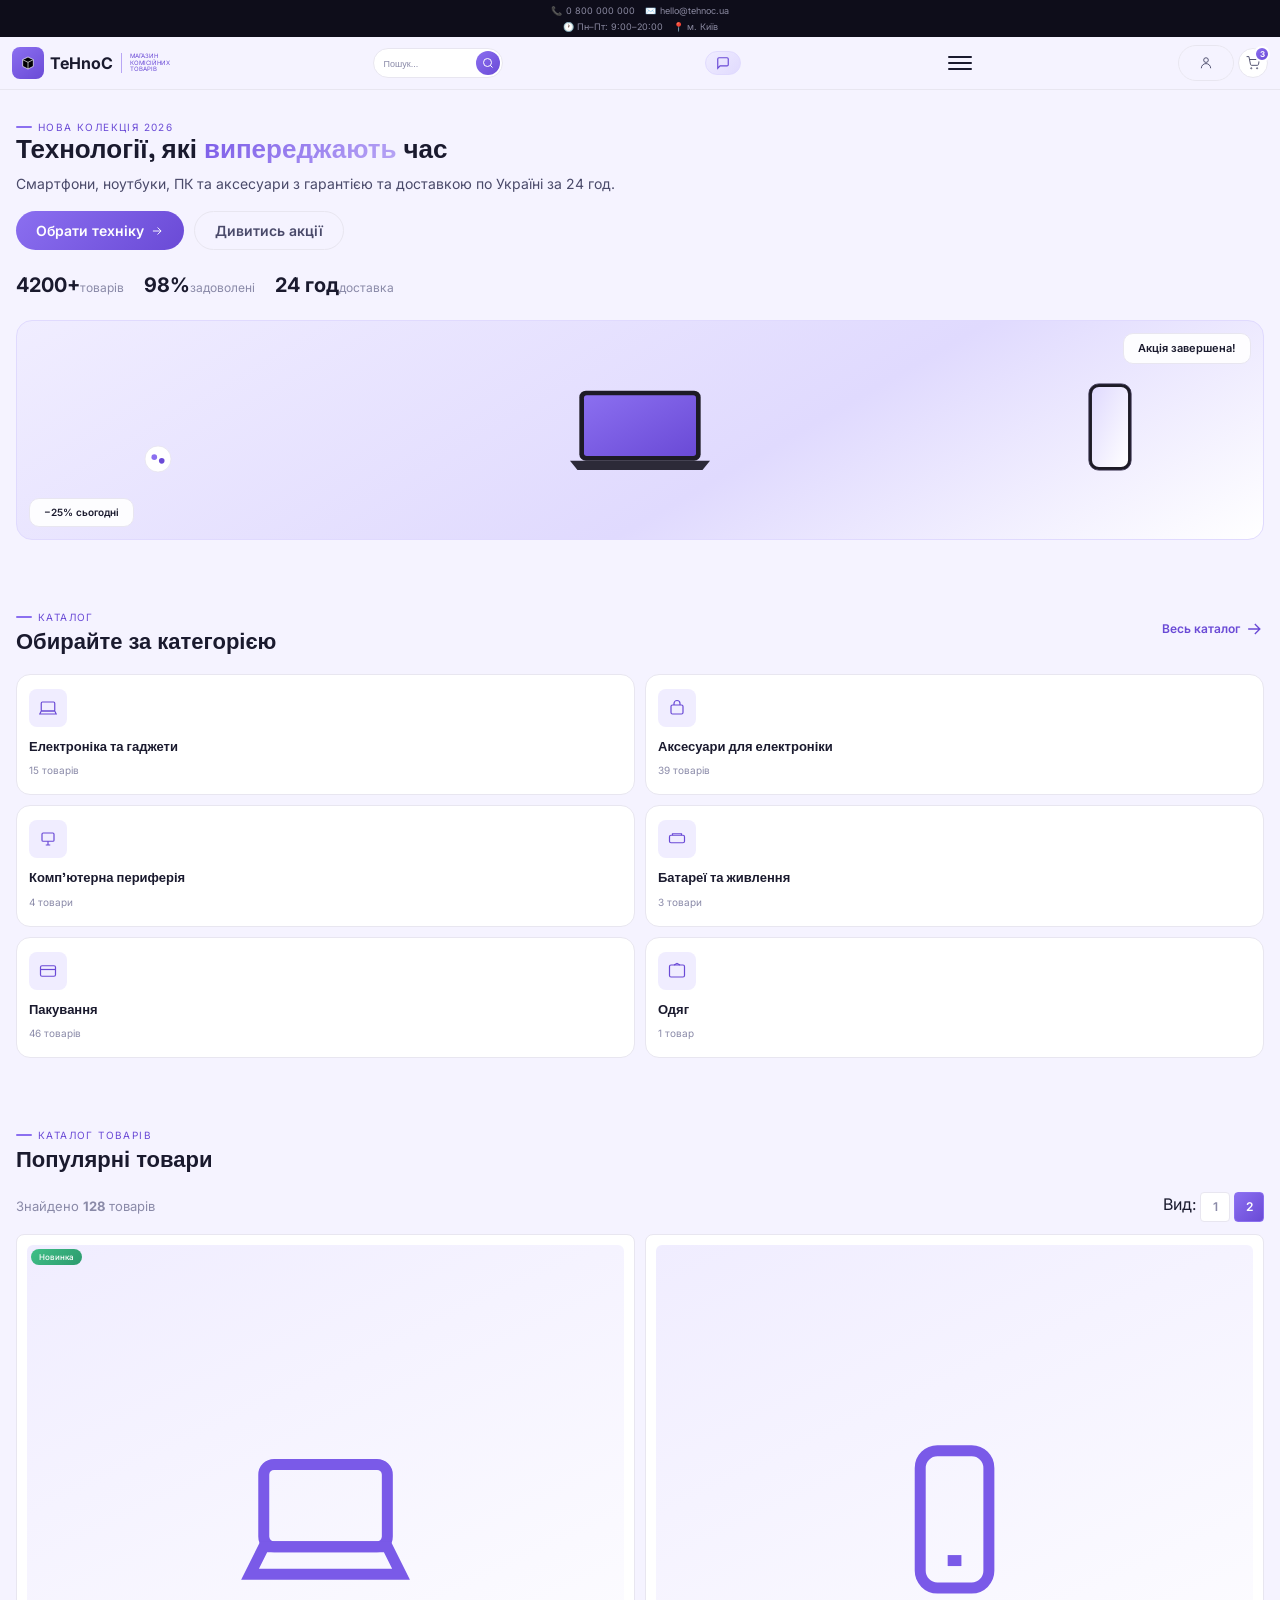
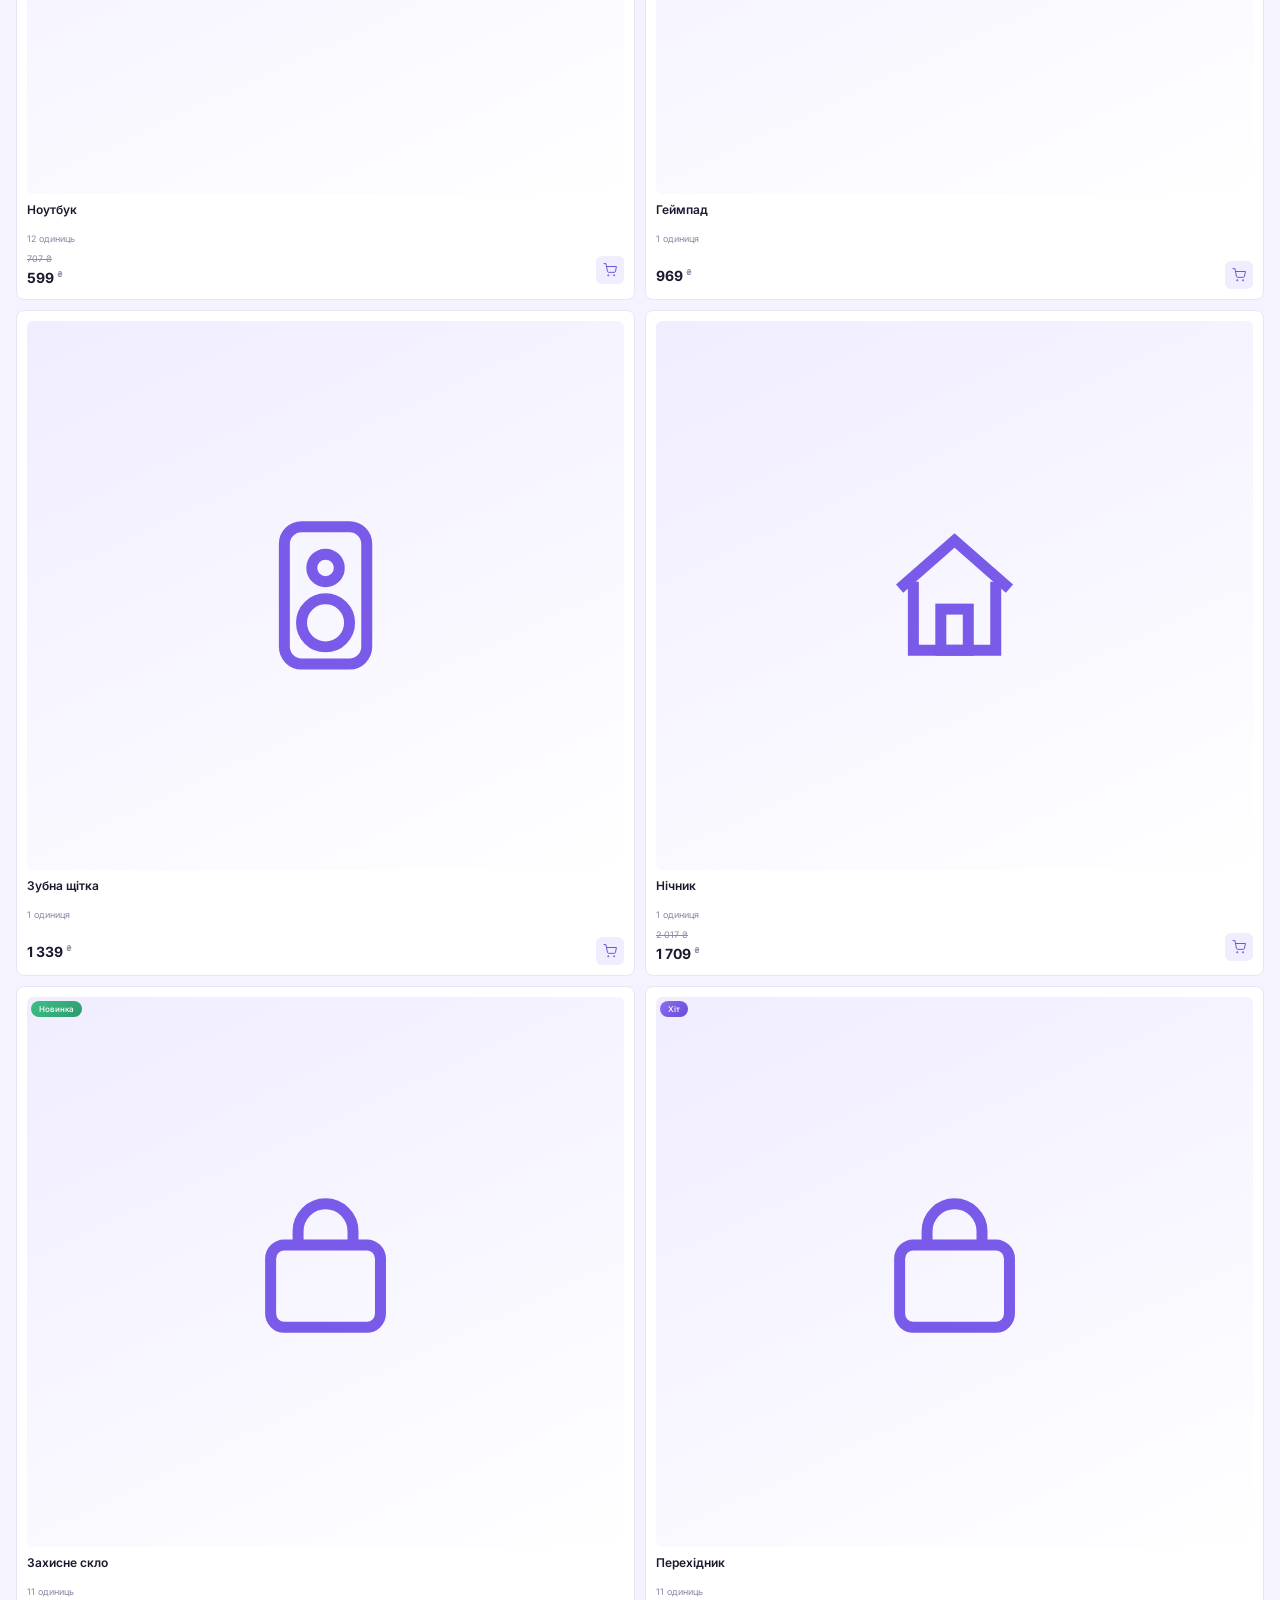
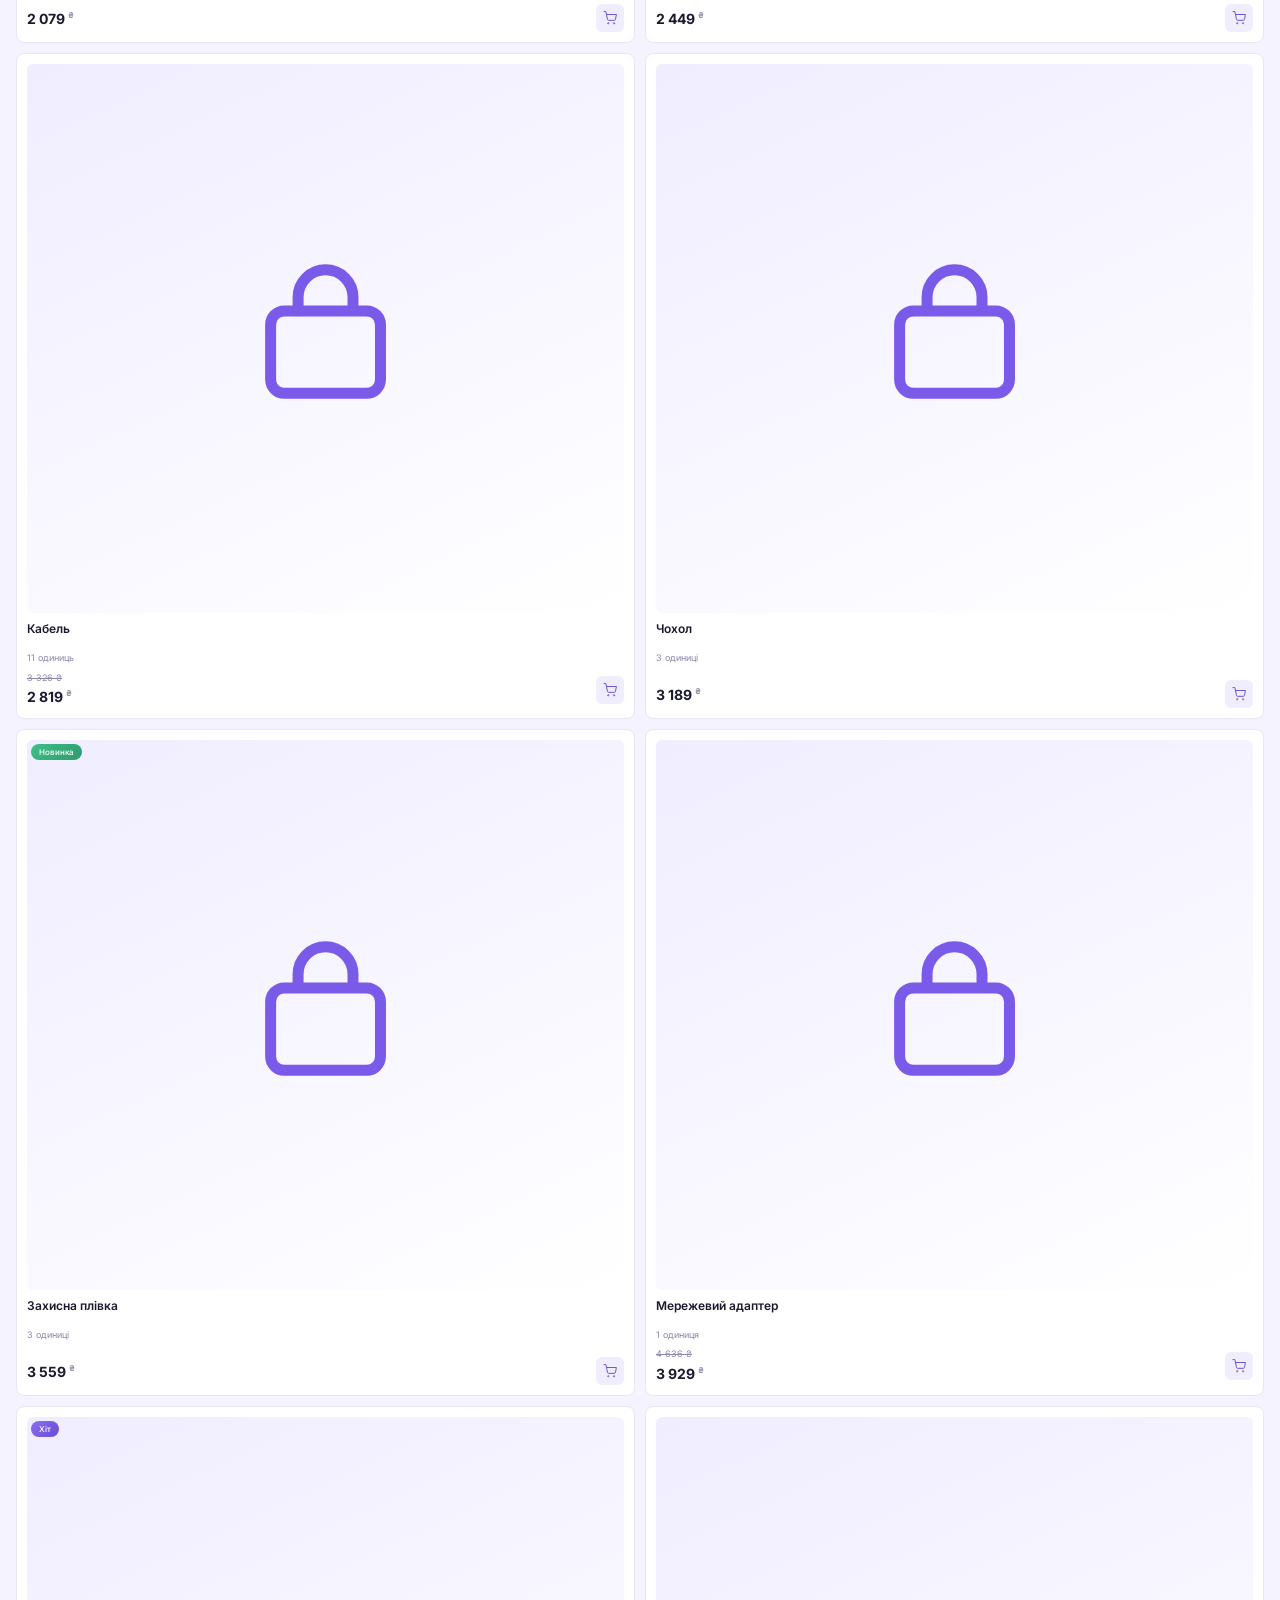
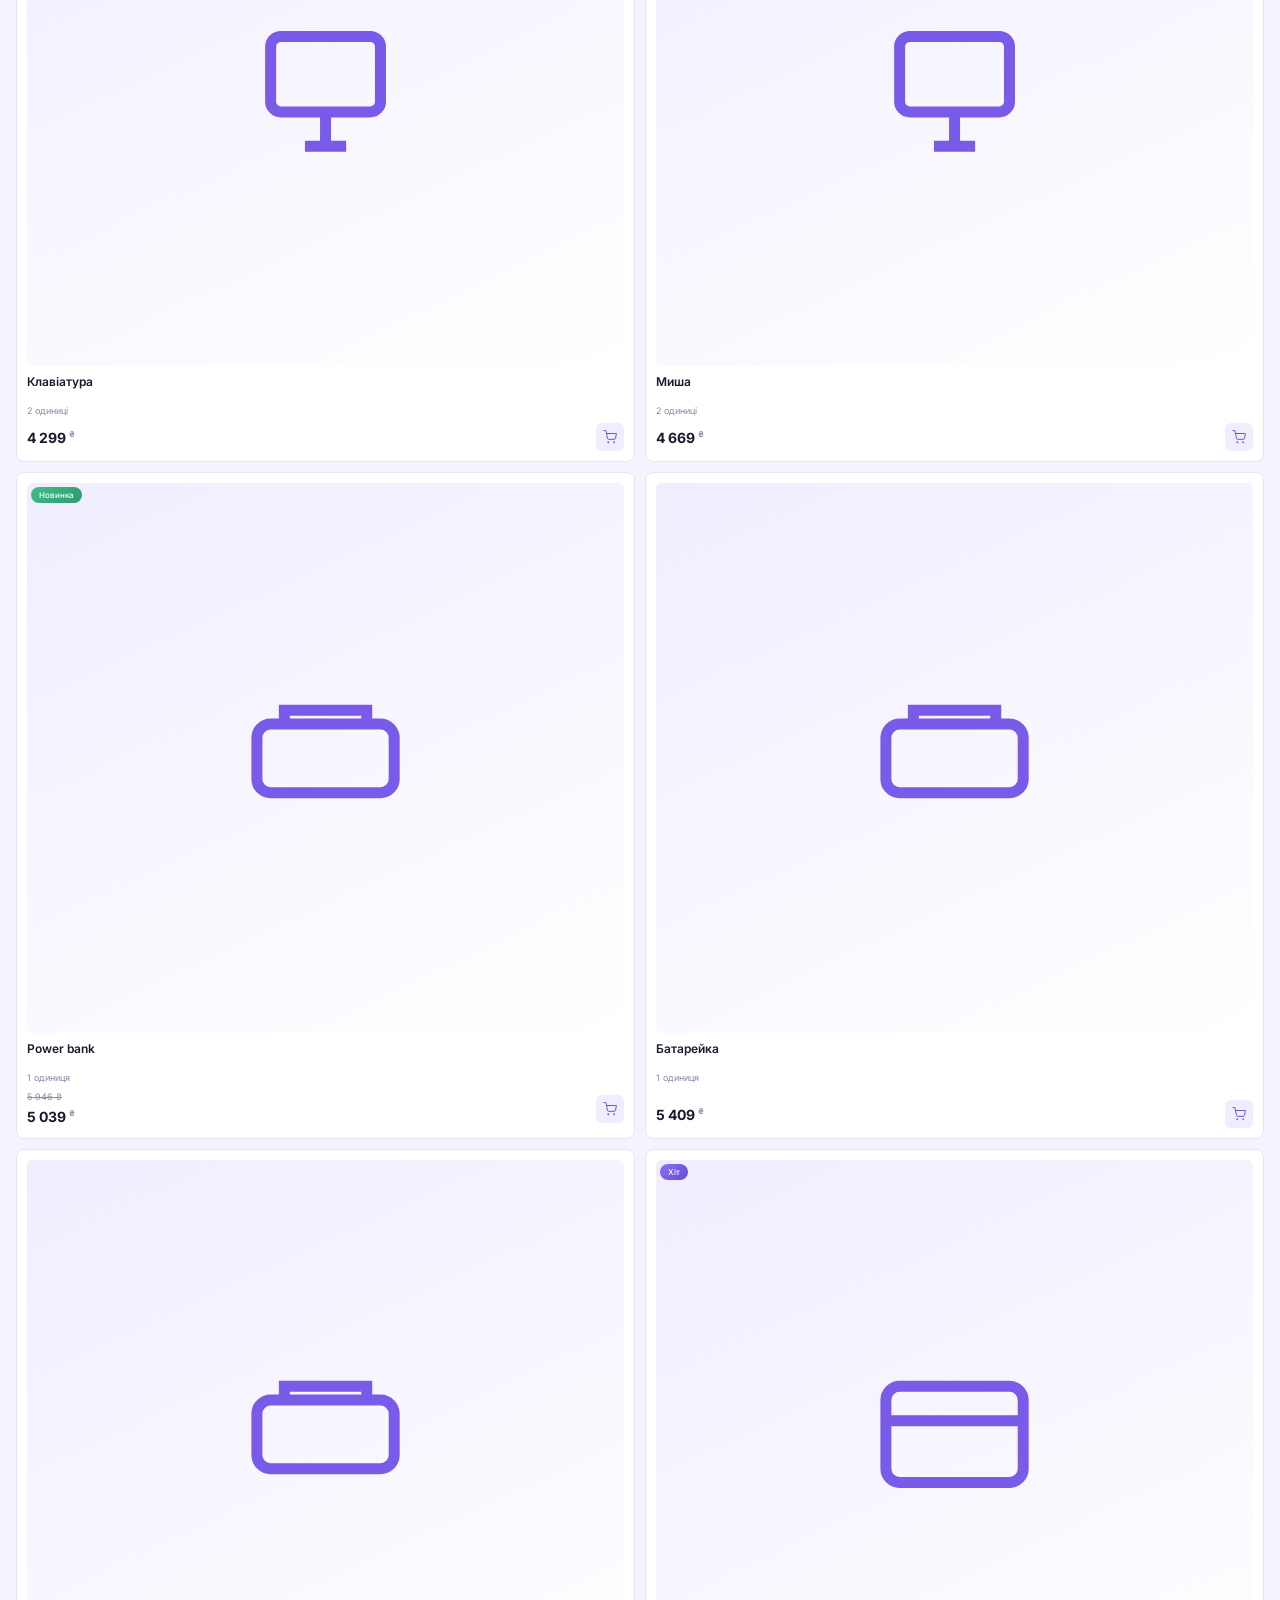
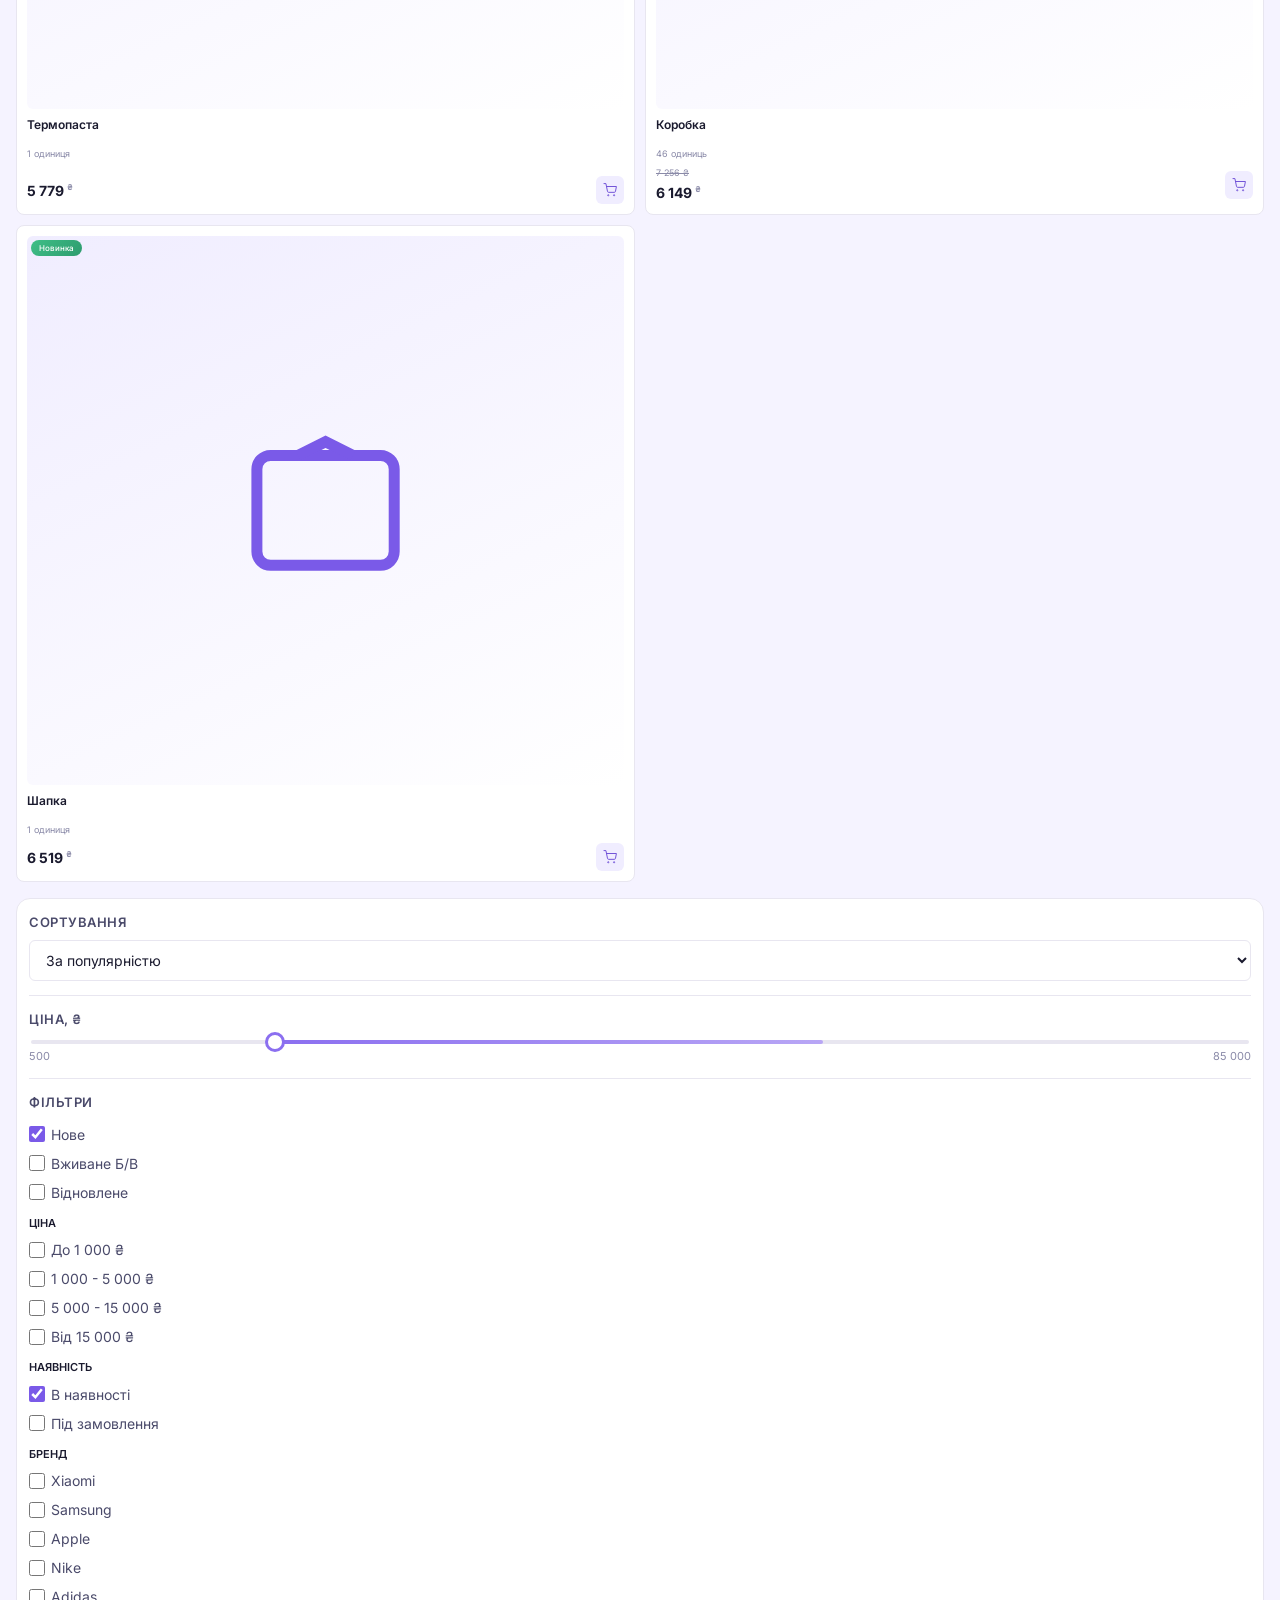
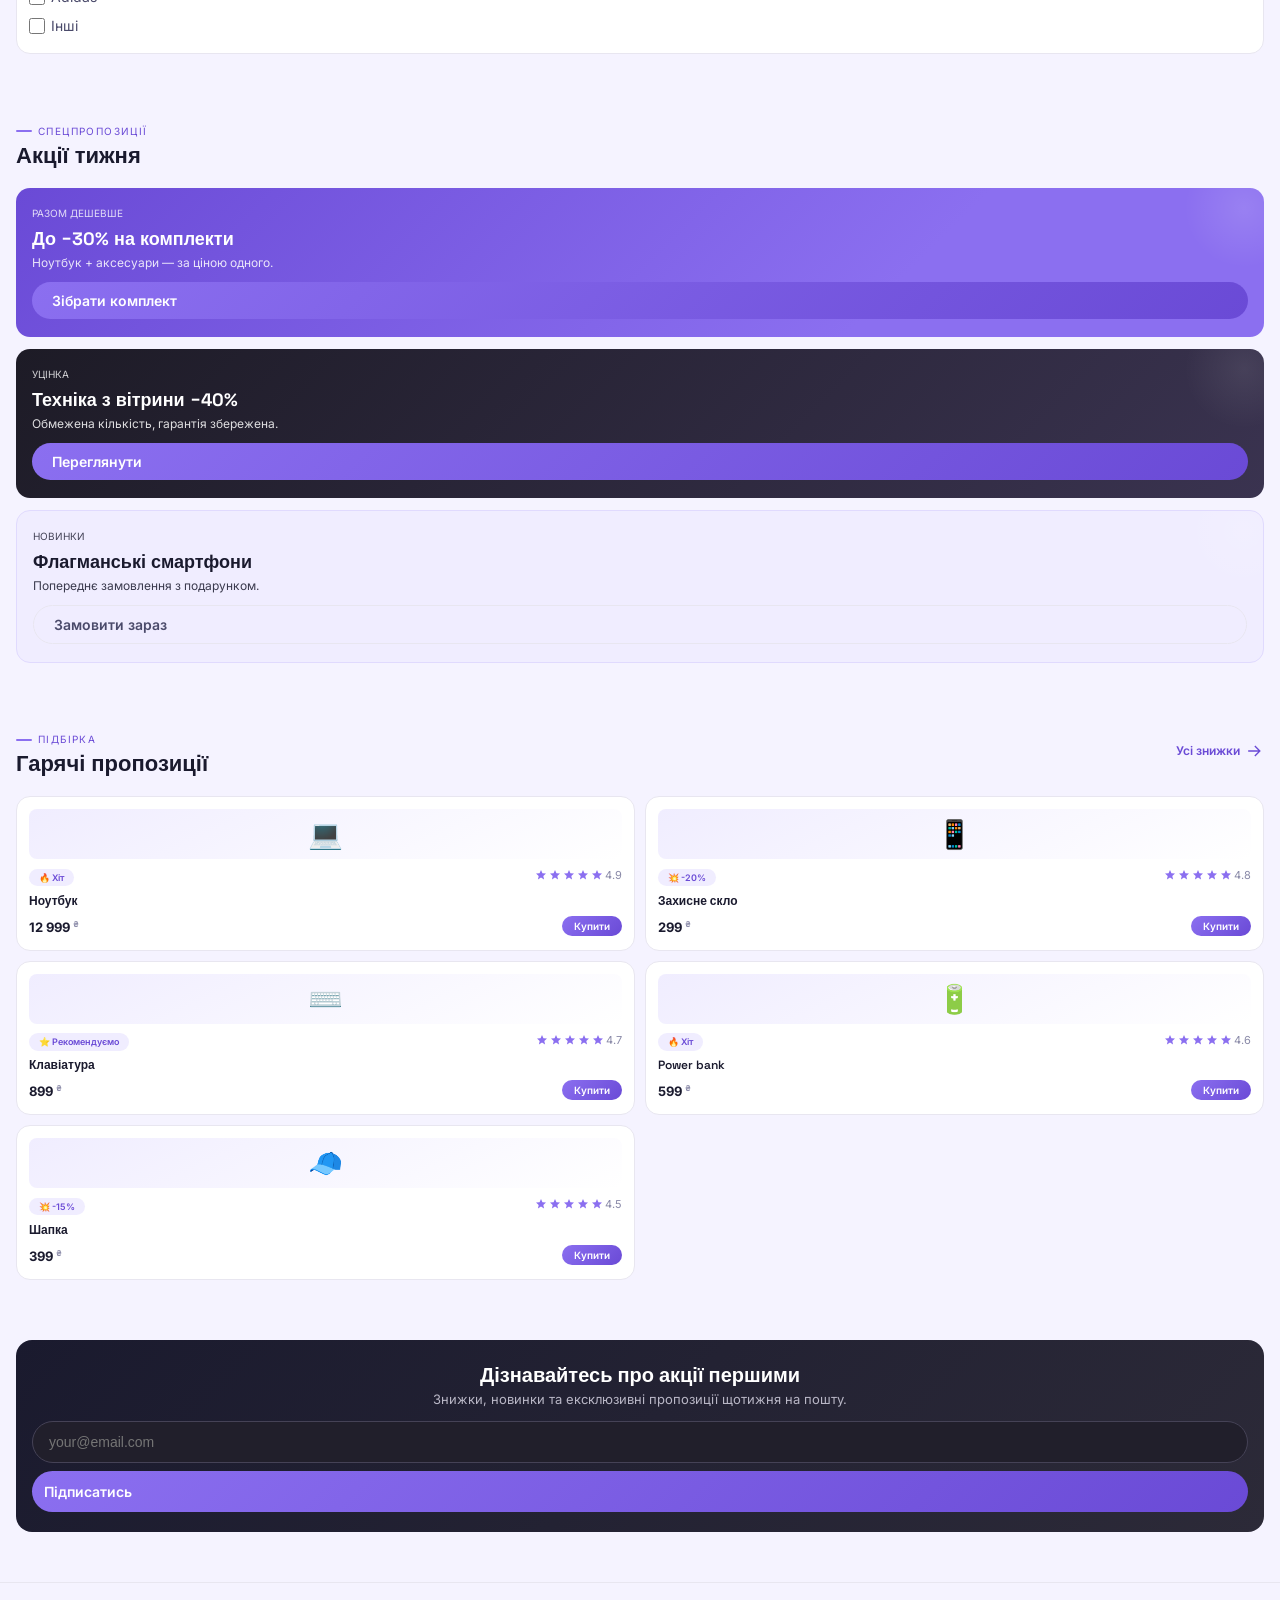
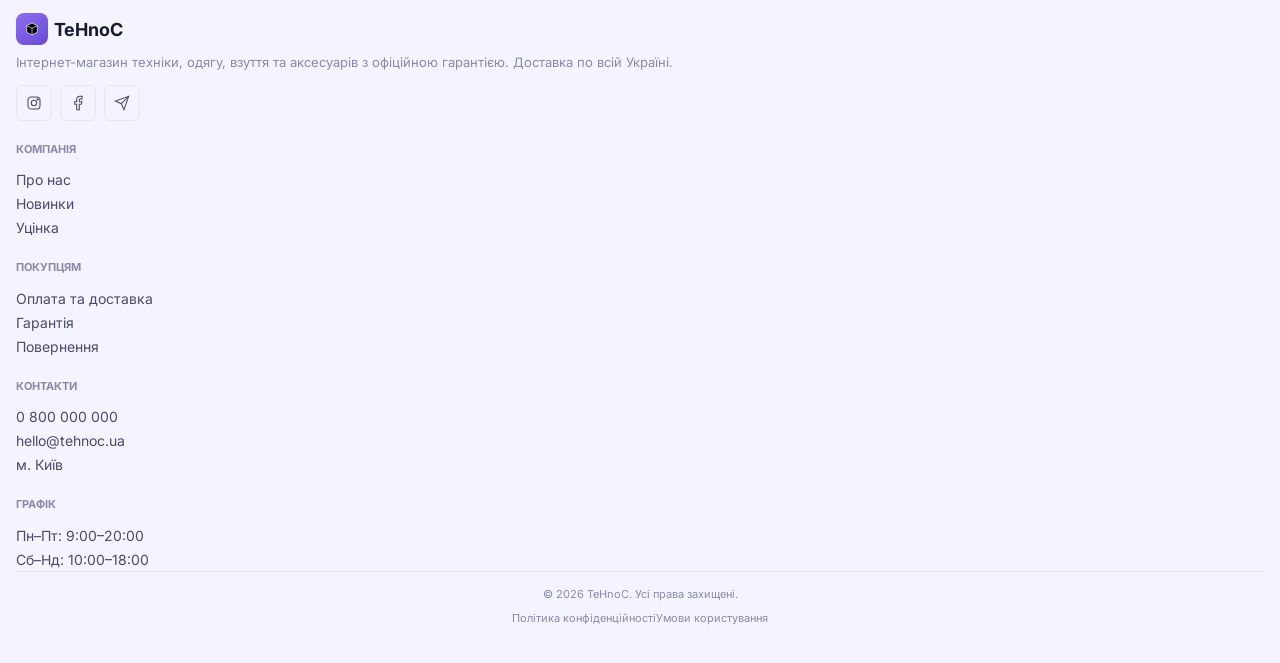
==== commit 484db0bd: "Виправлено мобільну версію: топ-хедер на всю ширину, адаптивні значки" ====
--- a/index-mobile.html
+++ b/index-mobile.html
@@ -76,41 +76,46 @@
       margin: 0 auto;
     }
 
-    /* ===== ТОП-ХЕДЕР (виправлений) ===== */
-    .top-header {
-      background: #0e0d1a;
-      color: #8a89a0;
-      font-size: 9px;
-      padding: 4px 0;
-      text-align: center;
-      width: 100%;
-    }
-    .top-header-inner {
-      display: flex;
-      flex-direction: column;
-      align-items: center;
-      gap: 2px;
-      max-width: 100%;
-      padding: 0 8px;
-    }
-    .top-header-left,
-    .top-header-right {
-      display: flex;
-      gap: 8px;
-      flex-wrap: wrap;
-      justify-content: center;
-    }
-    .top-header a {
-      color: #8a89a0;
-    }
-    .top-header a:hover {
-      color: #fff;
-    }
-    .top-header span {
-      display: flex;
-      align-items: center;
-      gap: 4px;
-    }
+    /* ===== ТОП-ХЕДЕР ===== */
+.top-header {
+  background: #0e0d1a;
+  color: #8a89a0;
+  font-size: 9px;
+  padding: 4px 16px;
+  text-align: center;
+  width: 100%;
+  box-sizing: border-box;
+  overflow: hidden;
+}
+.top-header-inner {
+  display: flex;
+  flex-direction: column;
+  align-items: center;
+  gap: 2px;
+  width: 100%;
+  max-width: 100%;
+}
+.top-header-left,
+.top-header-right {
+  display: flex;
+  gap: 10px;
+  flex-wrap: wrap;
+  justify-content: center;
+  width: 100%;
+}
+.top-header a {
+  color: #8a89a0;
+  white-space: nowrap;
+}
+.top-header a:hover {
+  color: #fff;
+}
+.top-header span {
+  display: flex;
+  align-items: center;
+  gap: 4px;
+  white-space: nowrap;
+}
 
     /* ===== ХЕДЕР ===== */
     header {
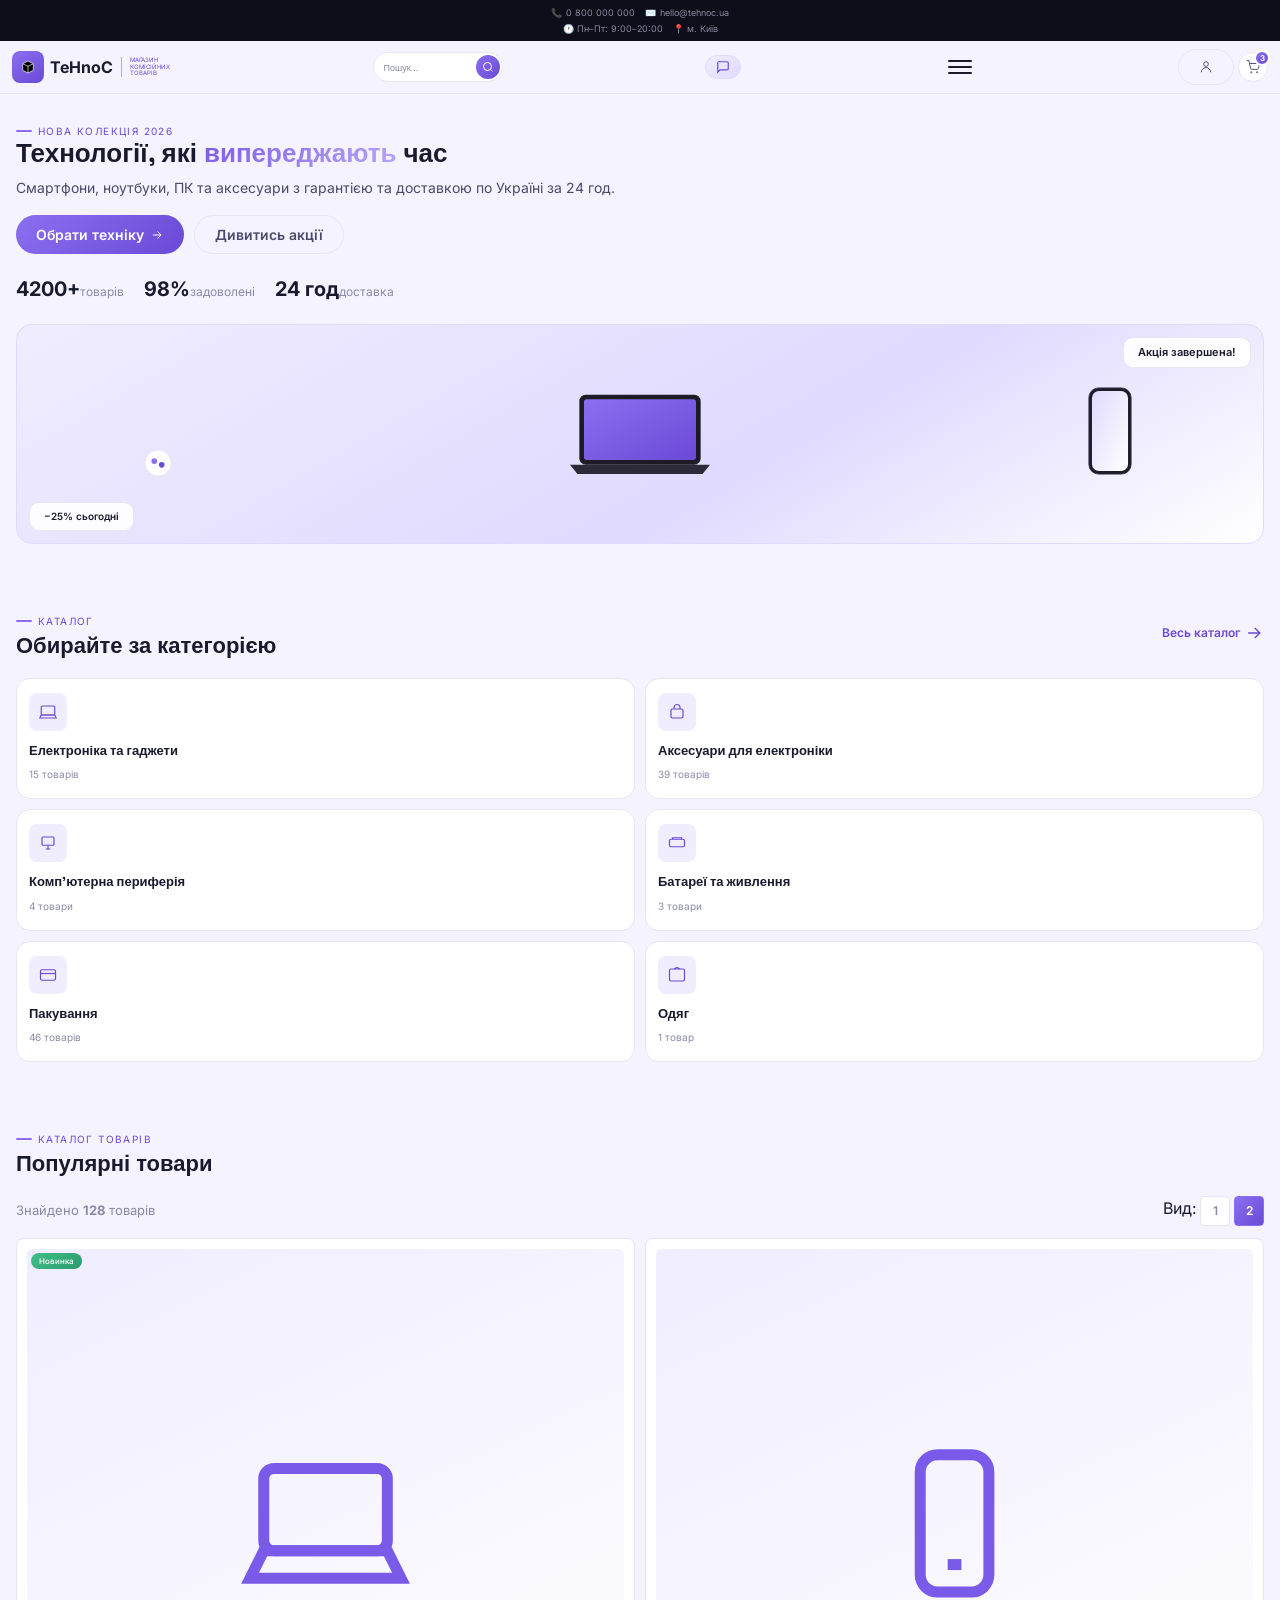
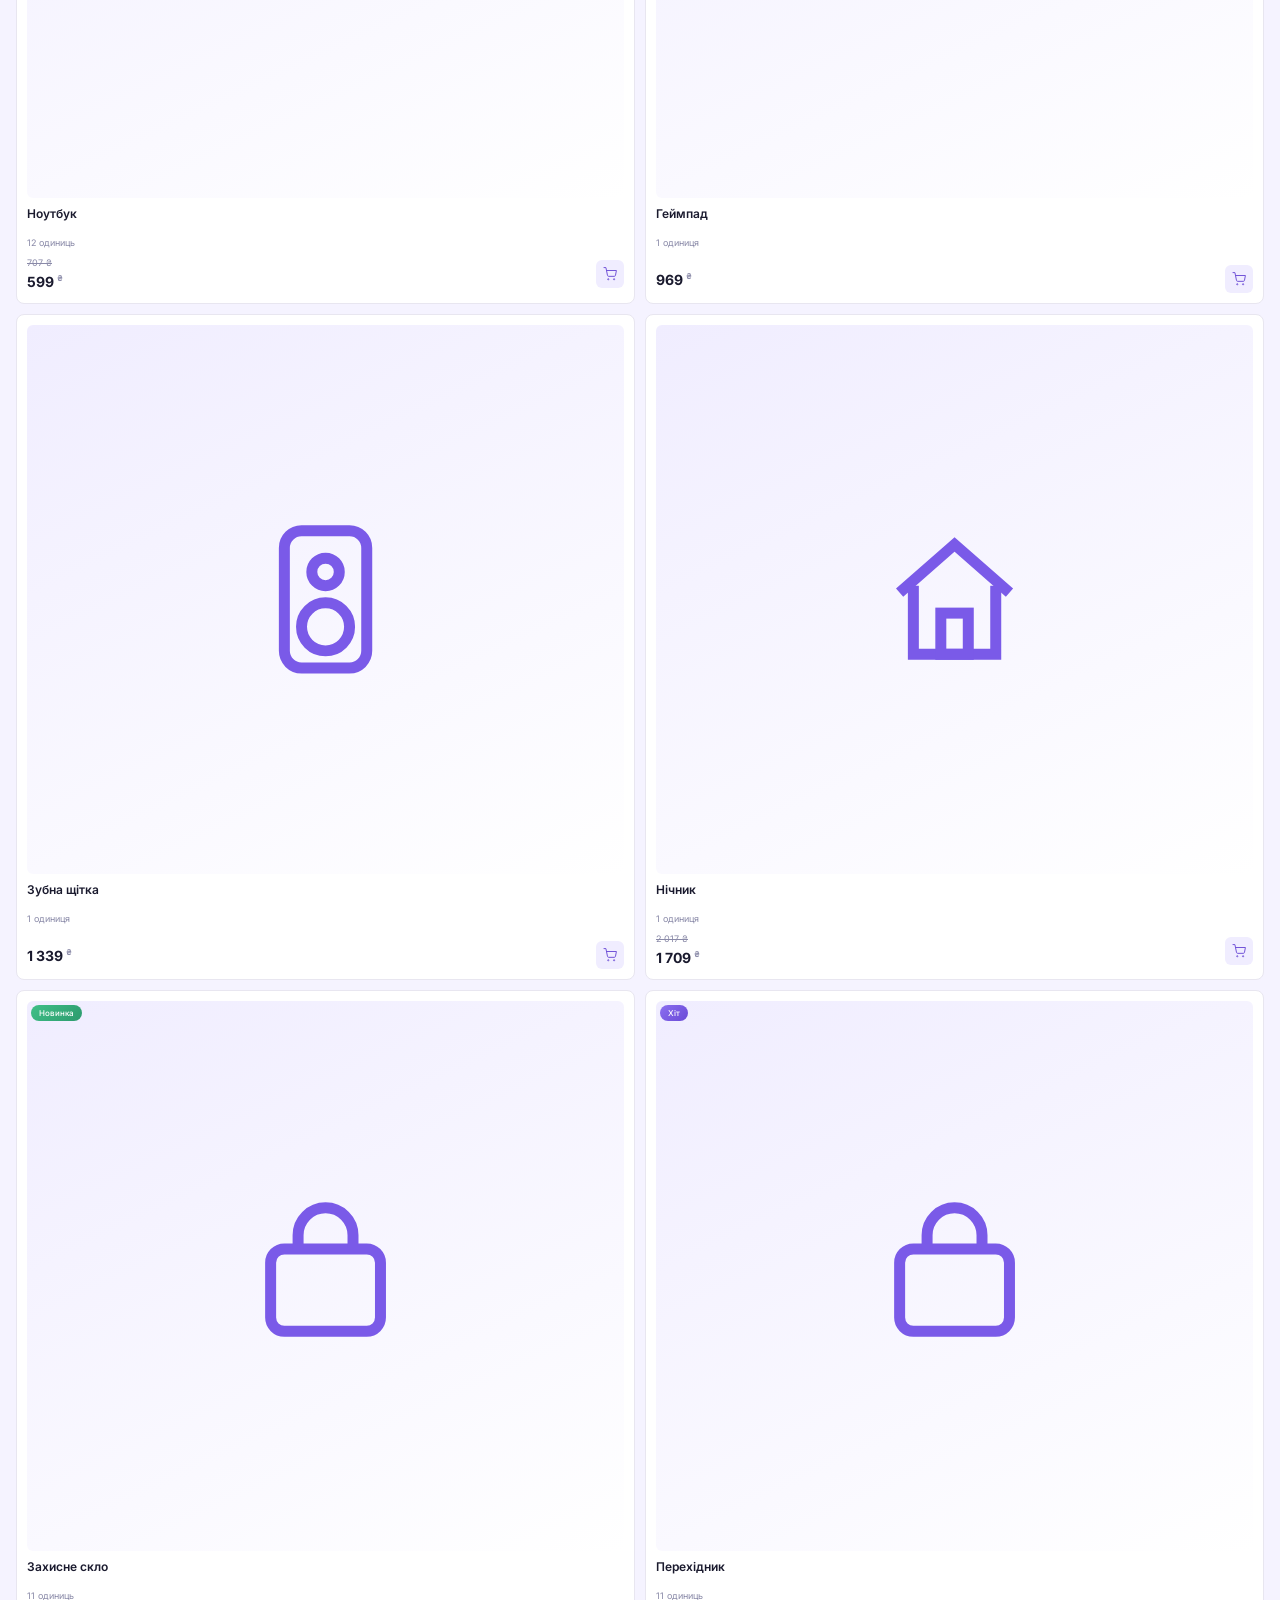
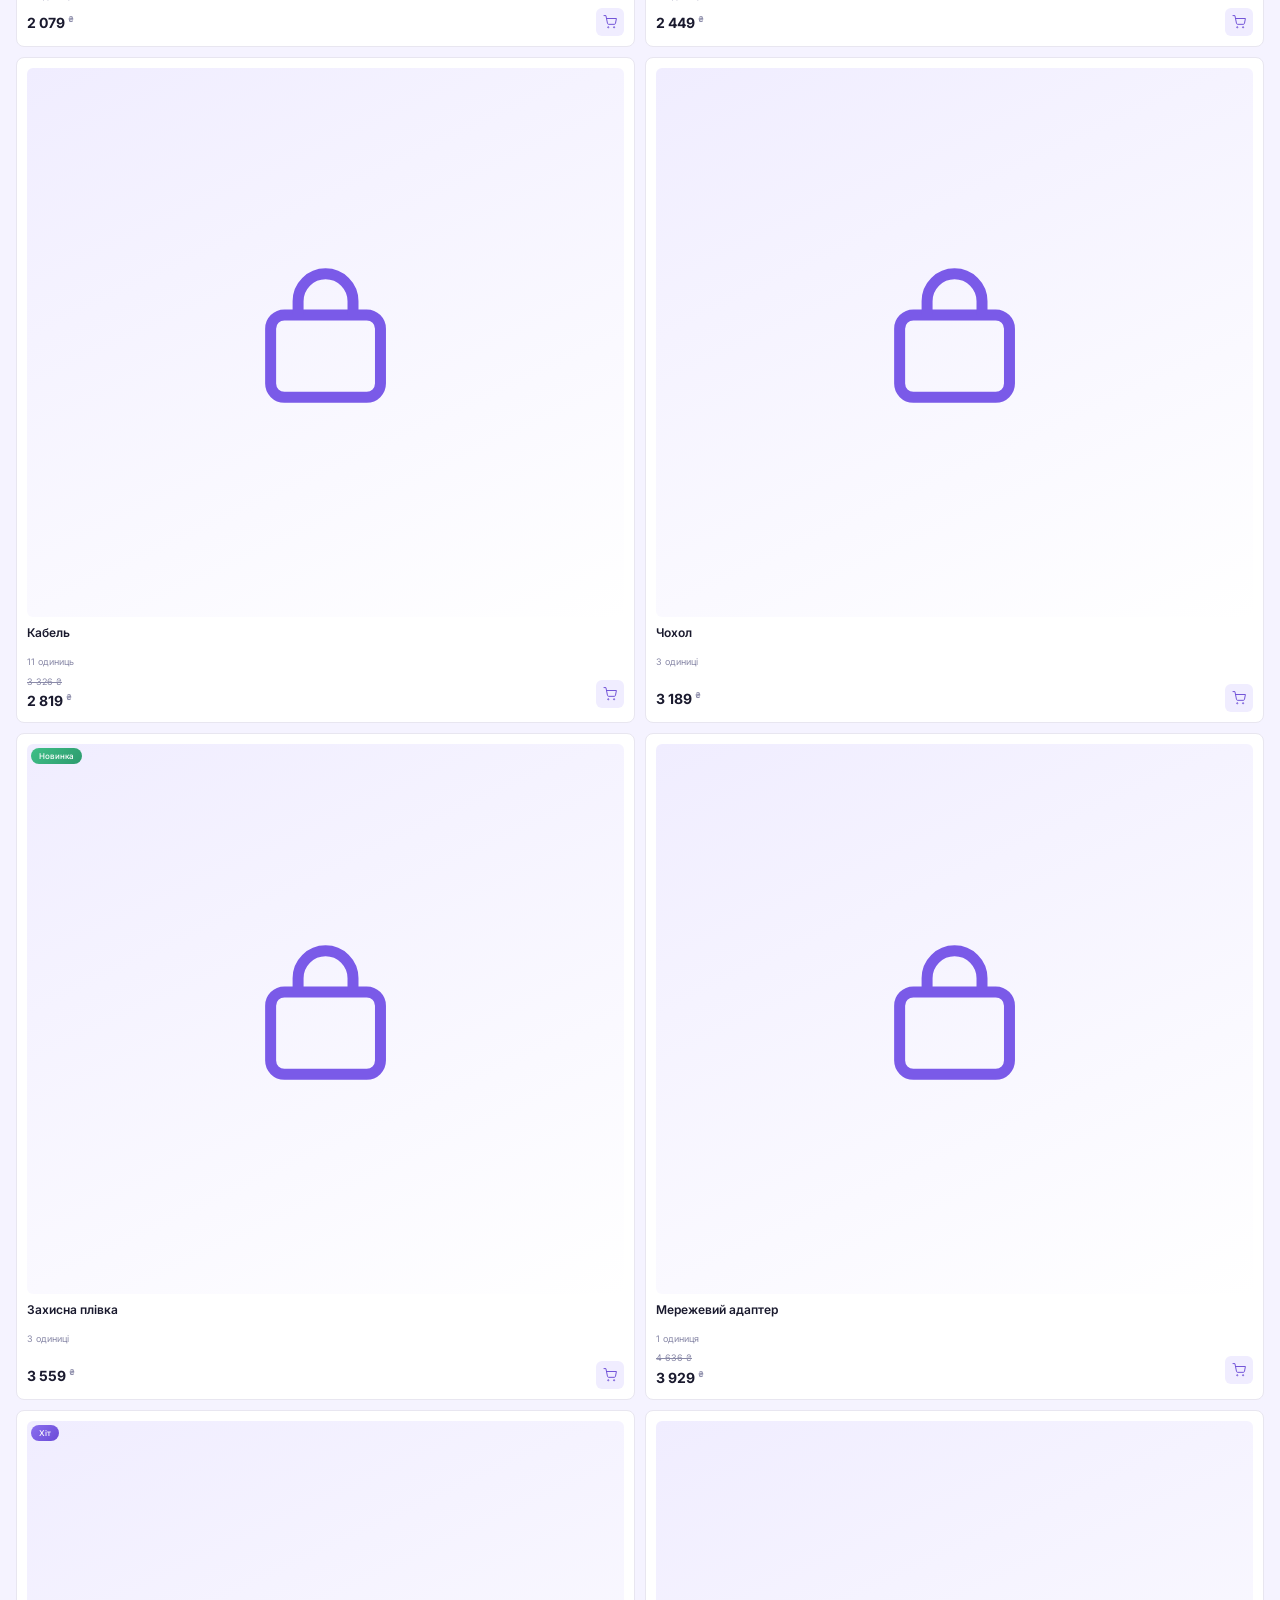
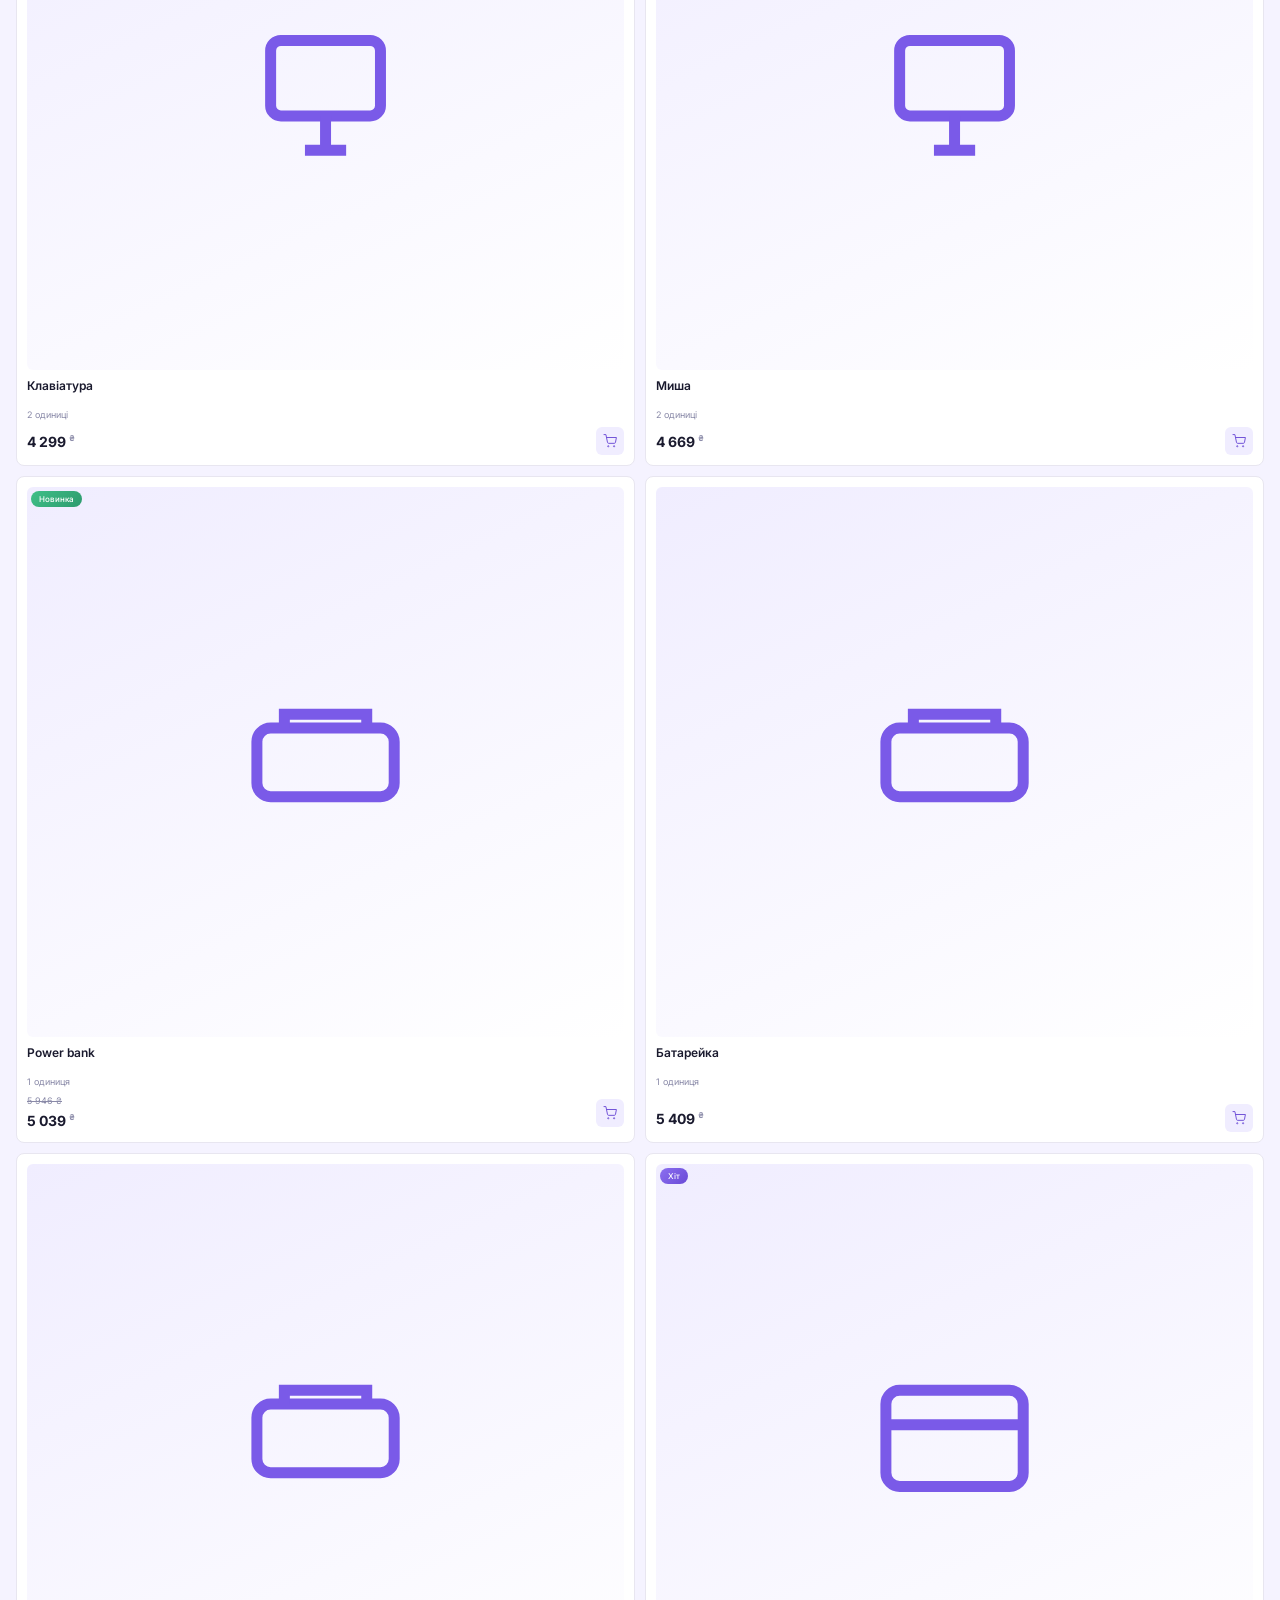
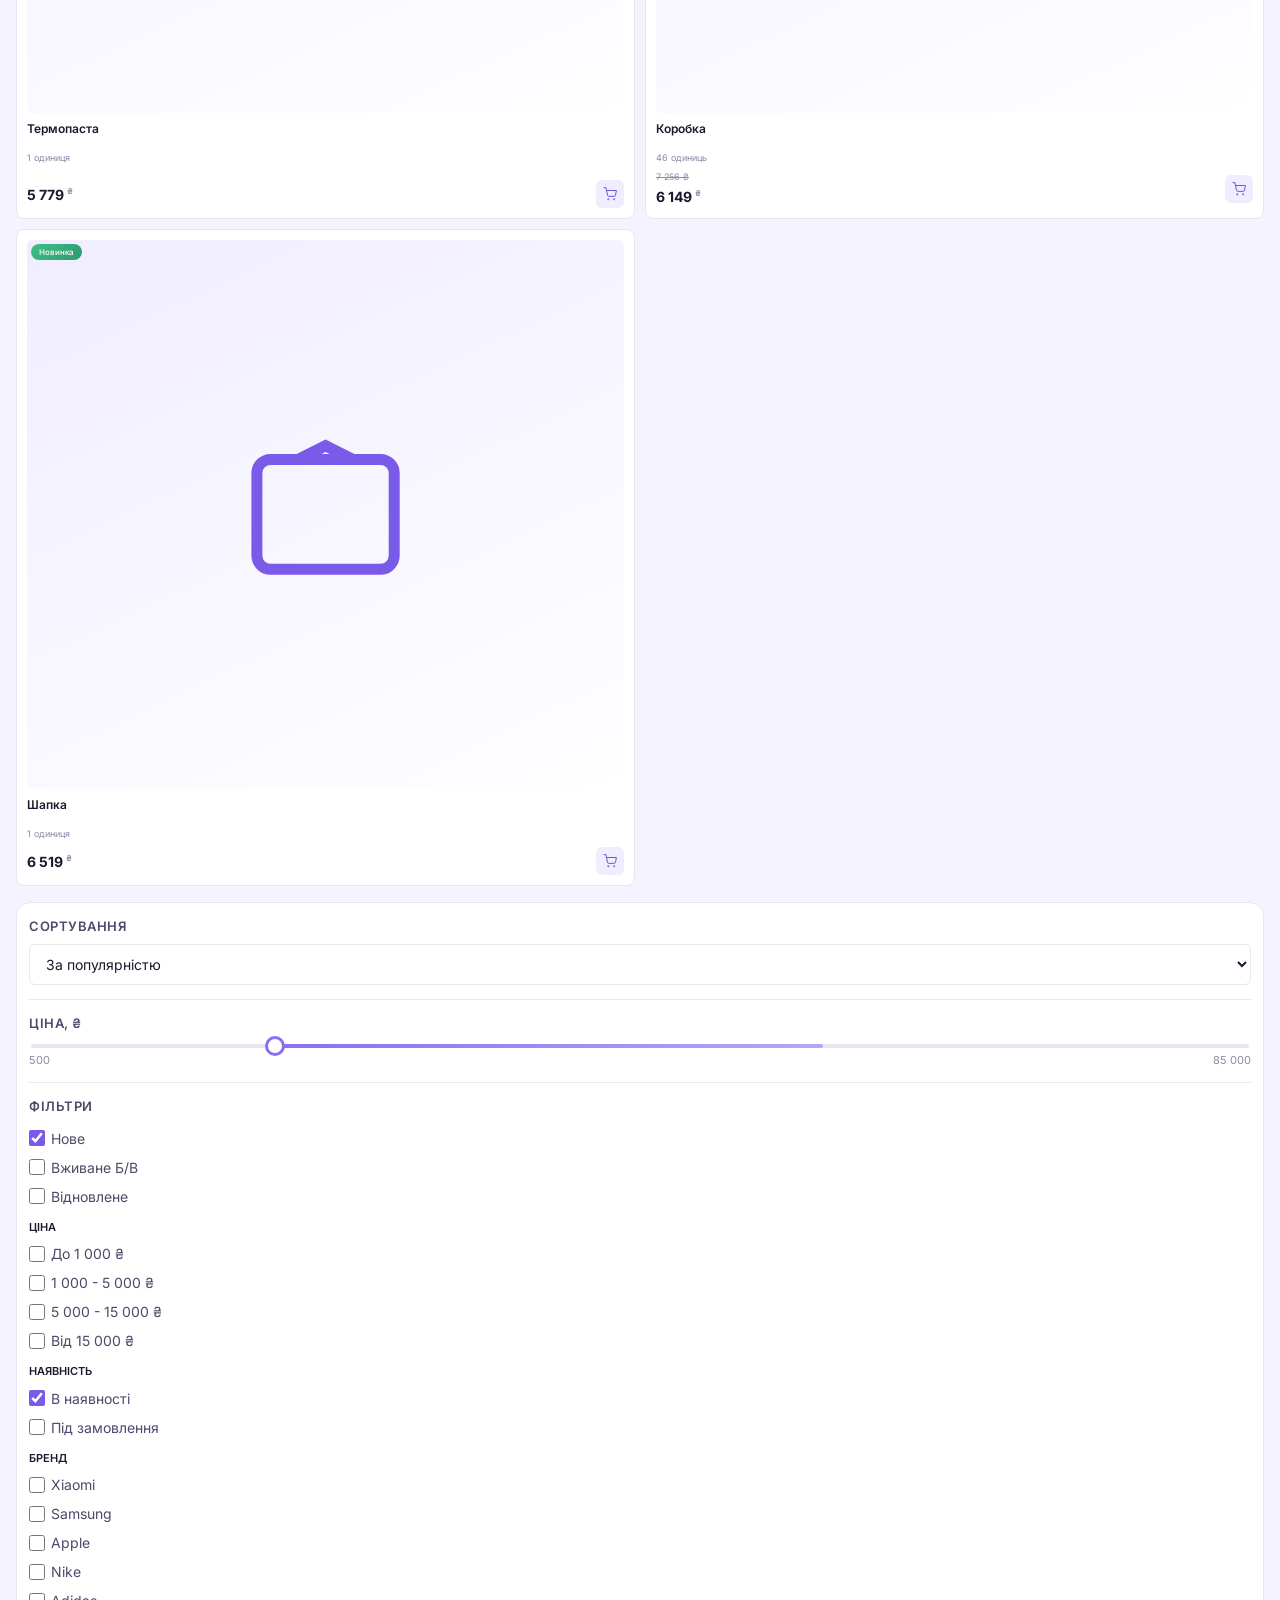
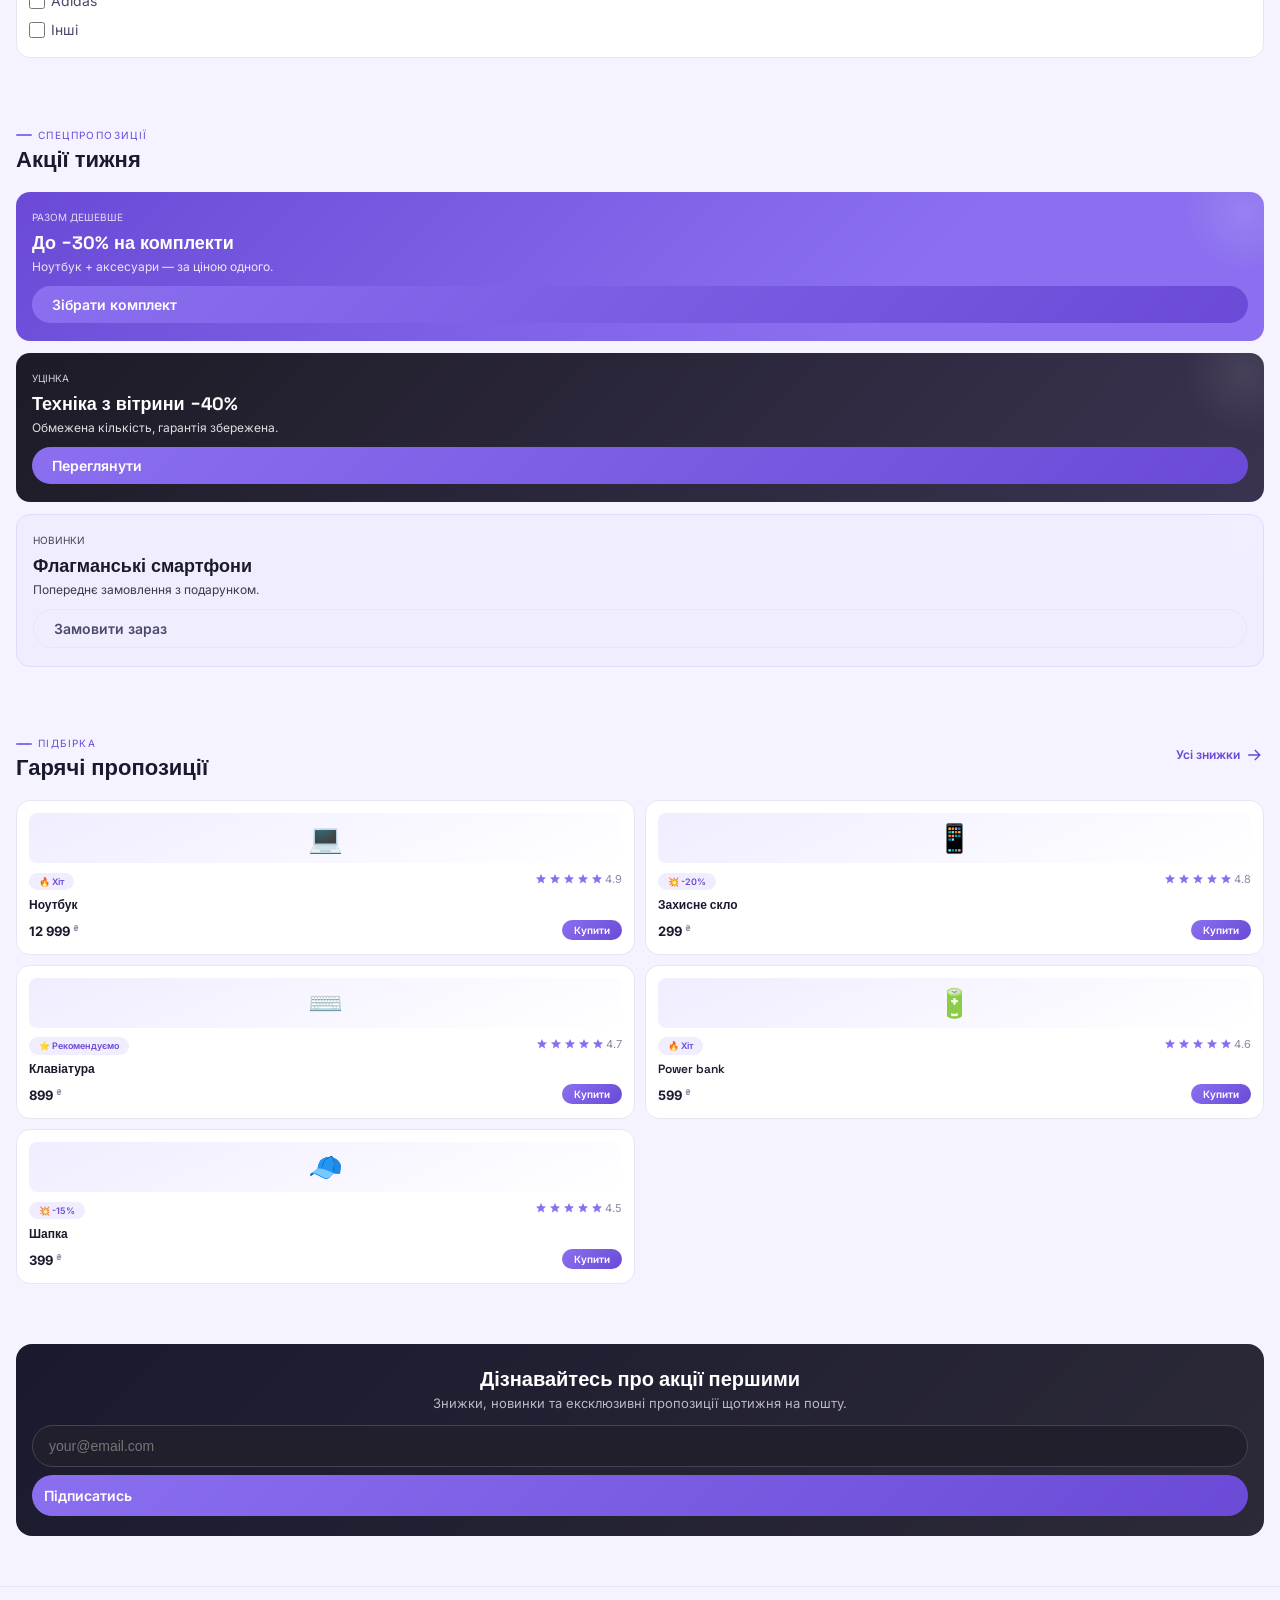
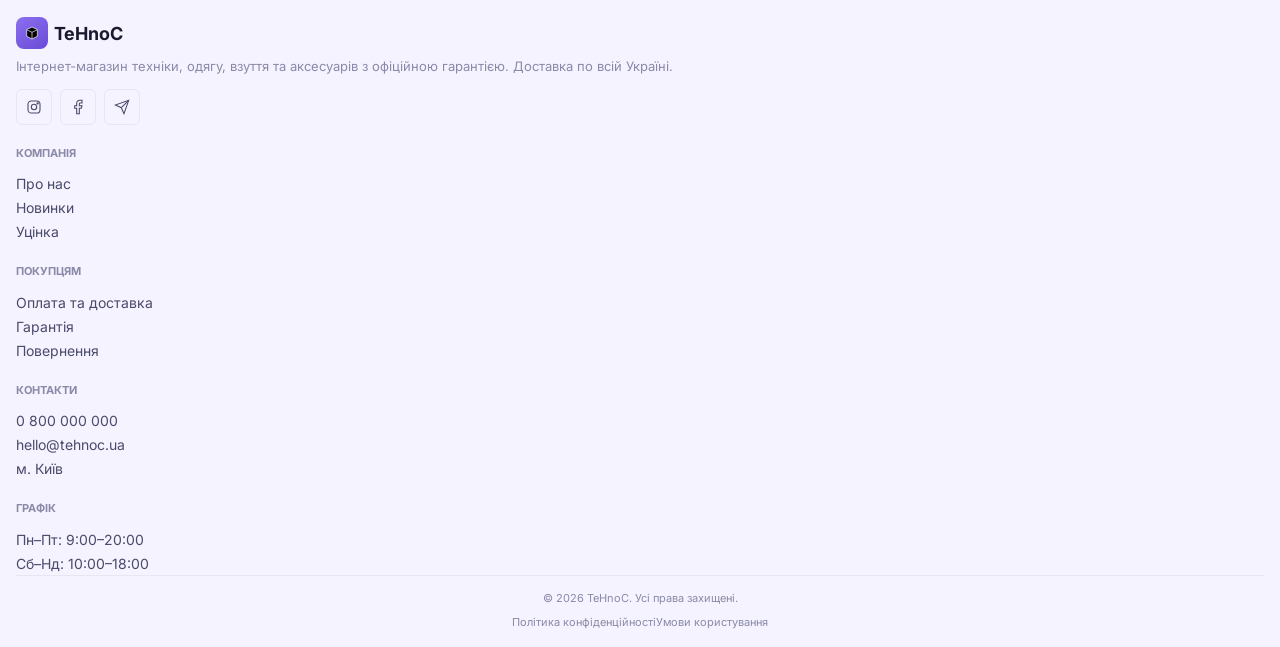
==== commit feb6290d: "Топ-хедер 100% ширина – остаточне виправлення" ====
--- a/index-mobile.html
+++ b/index-mobile.html
@@ -7,12 +7,13 @@
   <link rel="preconnect" href="https://fonts.googleapis.com" />
   <link href="https://fonts.googleapis.com/css2?family=Space+Grotesk:wght@400;500;600;700&family=Inter:wght@400;500;600;700&family=JetBrains+Mono:wght@400;500&display=swap" rel="stylesheet" />
   <style>
-    /* ===== МОБІЛЬНІ СТИЛІ ===== */
+    /* ===== СКИДАННЯ ===== */
     * {
       margin: 0;
       padding: 0;
       box-sizing: border-box;
     }
+
     :root {
       --ink: #1a1a2e;
       --ink-soft: #4a4a6a;
@@ -28,11 +29,10 @@
       --lav-700: #6a4ad6;
       --lav-800: #5a3ac4;
       --ok: #3fbf87;
-      --shadow-sm: 0 2px 8px rgba(106, 74, 214, 0.06);
-      --shadow-md: 0 8px 28px rgba(106, 74, 214, 0.10);
       --radius: 14px;
       --radius-sm: 8px;
     }
+
     body {
       margin: 0;
       background: var(--bg);
@@ -42,10 +42,12 @@
       font-size: 16px;
       padding-bottom: 20px;
     }
+
     a {
       color: inherit;
       text-decoration: none;
     }
+
     button {
       font-family: inherit;
       cursor: pointer;
@@ -53,16 +55,19 @@
       background: none;
       font-size: 16px;
     }
+
     ul {
       list-style: none;
       padding: 0;
       margin: 0;
     }
+
     img,
     svg {
       display: block;
       max-width: 100%;
     }
+
     h1,
     h2,
     h3,
@@ -70,54 +75,70 @@
       font-family: 'Space Grotesk', sans-serif;
       margin: 0;
     }
+
     .container {
       max-width: 100%;
       padding: 0 16px;
       margin: 0 auto;
     }
 
-    /* ===== ТОП-ХЕДЕР ===== */
-.top-header {
-  background: #0e0d1a;
-  color: #8a89a0;
-  font-size: 9px;
-  padding: 4px 16px;
-  text-align: center;
-  width: 100%;
-  box-sizing: border-box;
-  overflow: hidden;
-}
-.top-header-inner {
-  display: flex;
-  flex-direction: column;
-  align-items: center;
-  gap: 2px;
-  width: 100%;
-  max-width: 100%;
-}
-.top-header-left,
-.top-header-right {
-  display: flex;
-  gap: 10px;
-  flex-wrap: wrap;
-  justify-content: center;
-  width: 100%;
-}
-.top-header a {
-  color: #8a89a0;
-  white-space: nowrap;
-}
-.top-header a:hover {
-  color: #fff;
-}
-.top-header span {
-  display: flex;
-  align-items: center;
-  gap: 4px;
-  white-space: nowrap;
-}
-
-    /* ===== ХЕДЕР ===== */
+    /* ===== ТОП-ХЕДЕР (100% ширина) ===== */
+    .top-header {
+      background: #0e0d1a !important;
+      color: #8a89a0 !important;
+      font-size: 9px !important;
+      padding: 6px 16px !important;
+      text-align: center !important;
+      width: 100vw !important;
+      max-width: 100% !important;
+      min-width: 100% !important;
+      box-sizing: border-box !important;
+      overflow: hidden !important;
+      display: block !important;
+      position: relative !important;
+      left: 0 !important;
+      right: 0 !important;
+      margin: 0 !important;
+      border-radius: 0 !important;
+    }
+
+    .top-header-inner {
+      display: flex !important;
+      flex-direction: column !important;
+      align-items: center !important;
+      gap: 2px !important;
+      width: 100% !important;
+      max-width: 100% !important;
+      padding: 0 !important;
+      margin: 0 !important;
+    }
+
+    .top-header-left,
+    .top-header-right {
+      display: flex !important;
+      gap: 10px !important;
+      flex-wrap: wrap !important;
+      justify-content: center !important;
+      width: 100% !important;
+    }
+
+    .top-header a {
+      color: #8a89a0 !important;
+      white-space: nowrap !important;
+    }
+
+    .top-header a:hover {
+      color: #fff !important;
+    }
+
+    .top-header span {
+      display: flex !important;
+      align-items: center !important;
+      gap: 4px !important;
+      white-space: nowrap !important;
+    }
+
+    /* ===== ОСНОВНИЙ ХЕДЕР ===== */
     header {
       position: sticky;
       top: 0;
@@ -127,6 +148,7 @@
       border-bottom: 1px solid var(--gray-line);
       padding: 8px 0;
     }
+
     .header-inner {
       display: flex;
       align-items: center;
@@ -142,6 +164,7 @@
       gap: 6px;
       flex-shrink: 0;
     }
+
     .logo-mark {
       width: 32px;
       height: 32px;
@@ -151,23 +174,27 @@
       align-items: center;
       justify-content: center;
     }
+
     .logo-mark svg {
       width: 16px;
       height: 16px;
       stroke: #fff;
     }
+
     .logo-main {
       font-size: 16px;
       font-weight: 700;
       color: var(--ink);
       line-height: 1;
     }
+
     .logo-divider {
       width: 1px;
       height: 20px;
       background: var(--lav-300);
       margin: 0 2px;
     }
+
     .logo-sub {
       font-size: 6px;
       font-weight: 400;
@@ -181,6 +208,7 @@
       flex: 1;
       max-width: 130px;
     }
+
     .search-form {
       display: flex;
       align-items: center;
@@ -189,6 +217,7 @@
       border-radius: 100px;
       padding: 2px 2px 2px 10px;
     }
+
     .search-input {
       flex: 1;
       border: none;
@@ -198,10 +227,12 @@
       padding: 4px 0;
       min-width: 40px;
     }
+
     .search-input::placeholder {
       font-size: 9px;
       color: var(--gray);
     }
+
     .search-btn {
       width: 24px;
       height: 24px;
@@ -213,6 +244,7 @@
       justify-content: center;
       border: none;
     }
+
     .search-btn svg {
       width: 12px;
       height: 12px;
@@ -232,10 +264,12 @@
       gap: 3px;
       white-space: nowrap;
     }
+
     .btn-consult svg {
       width: 14px;
       height: 14px;
     }
+
     .btn-consult span {
       display: none;
     }
@@ -246,6 +280,7 @@
       gap: 4px;
       flex-shrink: 0;
     }
+
     .btn-ghost {
       background: transparent;
       color: var(--ink-soft);
@@ -258,10 +293,12 @@
       align-items: center;
       gap: 3px;
     }
+
     .btn-ghost .icon {
       width: 14px;
       height: 14px;
     }
+
     .btn-ghost span {
       display: none;
     }
@@ -278,10 +315,12 @@
       position: relative;
       color: var(--ink-soft);
     }
+
     .icon-btn .icon {
       width: 14px;
       height: 14px;
     }
+
     .cart-badge {
       position: absolute;
       top: -3px;
@@ -309,6 +348,7 @@
       cursor: pointer;
       padding: 4px;
     }
+
     .burger-btn span {
       display: block;
       width: 24px;
@@ -317,6 +357,7 @@
       border-radius: 4px;
       transition: all 0.3s ease;
     }
+
     .burger-btn.active span:nth-child(1) {
       transform: rotate(45deg) translate(4px, 4px);
     }
@@ -339,23 +380,27 @@
       padding: 70px 20px 20px;
       box-shadow: 4px 0 30px rgba(0, 0, 0, 0.1);
       transition: left 0.3s ease;
-      z-index: 99;
+      z-index: 9999;
       overflow-y: auto;
     }
+
     nav.main-nav.open {
       left: 0;
     }
+
     nav.main-nav ul {
       display: flex;
       flex-direction: column;
       gap: 14px;
     }
+
     nav.main-nav a {
       font-size: 18px;
       font-weight: 500;
       color: var(--ink-soft);
       padding: 6px 0;
     }
+
     nav.main-nav a:hover {
       color: var(--ink);
     }
@@ -364,54 +409,66 @@
     .hero {
       padding: 20px 0 30px;
     }
+
     .hero-grid {
       display: grid;
       grid-template-columns: 1fr;
       gap: 20px;
     }
+
     .hero-copy h1 {
       font-size: 26px;
       line-height: 1.1;
       margin-bottom: 10px;
     }
+
     .hero-copy h1 em {
       font-style: normal;
       background: linear-gradient(135deg, var(--lav-600), var(--lav-300));
       -webkit-background-clip: text;
       -webkit-text-fill-color: transparent;
-    }
+      background-clip: text;
+    }
+
     .hero-sub {
       font-size: 14px;
       color: var(--ink-soft);
       margin-bottom: 16px;
       line-height: 1.6;
     }
+
     .hero-ctas {
       display: flex;
       gap: 10px;
       margin-bottom: 20px;
       flex-wrap: wrap;
     }
+
     .hero-ctas .btn {
       padding: 10px 20px;
       font-size: 14px;
     }
+
     .hero-stats {
       display: flex;
       gap: 20px;
       flex-wrap: wrap;
     }
+
     .hero-stat b {
       font-size: 20px;
     }
+
     .hero-stat span {
       font-size: 12px;
       color: var(--gray);
     }
+
     .hero-banner {
       height: 220px;
       position: relative;
     }
+
     .hero-banner-card {
       position: absolute;
       inset: 0;
@@ -423,6 +480,7 @@
       justify-content: center;
       overflow: hidden;
     }
+
     .floating-chip {
       position: absolute;
       background: rgba(255, 255, 255, 0.9);
@@ -433,6 +491,7 @@
       font-weight: 600;
       border: 1px solid var(--gray-line);
     }
+
     .chip-1 {
       top: 12px;
       right: 12px;
@@ -441,6 +500,7 @@
       bottom: 12px;
       left: 12px;
     }
+
     .device-cluster {
       position: relative;
       display: flex;
@@ -449,6 +509,7 @@
       width: 80%;
       z-index: 2;
     }
+
     .device.laptop {
       width: 140px;
       z-index: 2;
@@ -472,6 +533,7 @@
     section {
       padding: 30px 0;
     }
+
     .section-head {
       display: flex;
       align-items: center;
@@ -480,9 +542,11 @@
       flex-wrap: wrap;
       gap: 6px;
     }
+
     .section-head h2 {
       font-size: 22px;
     }
+
     .see-all {
       font-size: 12px;
       font-weight: 600;
@@ -491,11 +555,13 @@
       align-items: center;
       gap: 4px;
     }
+
     .cat-grid {
       display: grid;
       grid-template-columns: repeat(2, 1fr);
       gap: 10px;
     }
+
     .cat-card {
       background: #fff;
       border: 1px solid var(--gray-line);
@@ -505,6 +571,7 @@
       flex-direction: column;
       gap: 10px;
     }
+
     .cat-icon {
       width: 38px;
       height: 38px;
@@ -515,13 +582,16 @@
       justify-content: center;
       color: var(--lav-700);
     }
+
     .cat-icon .icon {
       width: 18px;
       height: 18px;
     }
+
     .cat-card h4 {
       font-size: 13px;
     }
+
     .cat-card span {
       font-size: 10px;
       color: var(--gray);
@@ -533,6 +603,7 @@
       grid-template-columns: repeat(2, 1fr);
       gap: 10px;
     }
+
     .p-card {
       background: #fff;
       border: 1px solid var(--gray-line);
@@ -541,6 +612,7 @@
       display: flex;
       flex-direction: column;
     }
+
     .p-thumb {
       aspect-ratio: 1/0.92;
       border-radius: 6px;
@@ -552,10 +624,12 @@
       position: relative;
       color: var(--lav-600);
     }
+
     .p-thumb .icon {
       width: 30%;
       height: 30%;
     }
+
     .p-tag {
       position: absolute;
       top: 4px;
@@ -567,9 +641,11 @@
       padding: 2px 8px;
       border-radius: 100px;
     }
+
     .p-tag.new {
       background: linear-gradient(135deg, var(--ok), #2d9b6e);
     }
+
     .p-name {
       font-size: 12px;
       font-weight: 600;
@@ -577,32 +653,38 @@
       margin-bottom: 2px;
       min-height: 28px;
     }
+
     .p-specs {
       font-size: 9px;
       color: var(--gray);
       margin-bottom: 6px;
     }
+
     .p-bottom {
       display: flex;
       align-items: center;
       justify-content: space-between;
       margin-top: auto;
     }
+
     .p-price {
       font-weight: 700;
       font-size: 14px;
       color: var(--ink);
     }
+
     .p-price sup {
       font-size: 8px;
       color: var(--gray);
     }
+
     .p-old {
       font-size: 9px;
       color: var(--gray);
       text-decoration: line-through;
       display: block;
     }
+
     .buy-btn {
       width: 28px;
       height: 28px;
@@ -613,6 +695,7 @@
       align-items: center;
       justify-content: center;
     }
+
     .buy-btn .icon {
       width: 14px;
       height: 14px;
@@ -626,11 +709,13 @@
       background: #fff;
       margin-top: 16px;
     }
+
     .side-block+.side-block {
       margin-top: 14px;
       padding-top: 14px;
       border-top: 1px solid var(--gray-line);
     }
+
     .side-title {
       font-size: 13px;
       font-weight: 600;
@@ -639,11 +724,13 @@
       color: var(--ink-soft);
       margin-bottom: 8px;
     }
+
     .filter-list {
       display: flex;
       flex-direction: column;
       gap: 2px;
     }
+
     .filter-list label {
       display: flex;
       align-items: center;
@@ -653,6 +740,7 @@
       cursor: pointer;
       padding: 3px 0;
     }
+
     .filter-list input[type="checkbox"] {
       accent-color: var(--lav-600);
       width: 16px;
@@ -665,6 +753,7 @@
       grid-template-columns: 1fr;
       gap: 12px;
     }
+
     .promo {
       border-radius: 14px;
       padding: 18px 16px;
@@ -676,6 +765,7 @@
       overflow: hidden;
       color: #fff;
     }
+
     .promo.p1 {
       background: linear-gradient(135deg, var(--lav-700), var(--lav-500) 70%);
     }
@@ -687,20 +777,24 @@
       color: var(--ink);
       border: 1px solid var(--lav-100);
     }
+
     .promo h3 {
       font-size: 18px;
       margin: 4px 0 2px;
     }
+
     .promo p {
       font-size: 12px;
       opacity: 0.85;
       margin-bottom: 10px;
     }
+
     .promo .btn {
       padding: 8px 16px;
       font-size: 12px;
       align-self: flex-start;
     }
+
     .promo-orb {
       position: absolute;
       width: 120px;
@@ -718,12 +812,14 @@
       grid-template-columns: repeat(2, 1fr);
       gap: 10px;
     }
+
     .pc-card {
       background: #fff;
       border: 1px solid var(--gray-line);
       border-radius: var(--radius);
       padding: 12px;
     }
+
     .pc-thumb {
       height: 50px;
       border-radius: 8px;
@@ -734,36 +830,43 @@
       margin-bottom: 8px;
       font-size: 28px;
     }
+
     .rating {
       display: flex;
       align-items: center;
       gap: 2px;
       margin-bottom: 4px;
     }
+
     .rating .icon {
       width: 12px;
       height: 12px;
       fill: var(--lav-500);
       stroke: none;
     }
+
     .rating span {
       font-size: 11px;
       color: var(--gray);
     }
+
     .pc-card h4 {
       font-size: 12px;
       font-weight: 600;
       margin-bottom: 4px;
     }
+
     .pc-foot {
       display: flex;
       align-items: center;
       justify-content: space-between;
       margin-top: 4px;
     }
+
     .pc-foot .p-price {
       font-size: 13px;
     }
+
     .pc-foot .btn-lav {
       padding: 4px 12px;
       font-size: 10px;
@@ -783,18 +886,22 @@
       text-align: center;
       color: #fff;
     }
+
     .strip h3 {
       font-size: 20px;
     }
+
     .strip p {
       font-size: 13px;
       color: #b9b7c6;
     }
+
     .strip form {
       display: flex;
       flex-direction: column;
       gap: 8px;
     }
+
     .strip input {
       padding: 12px 16px;
       border-radius: 100px;
@@ -803,6 +910,7 @@
       color: #fff;
       font-size: 14px;
     }
+
     .strip .btn-lav {
       padding: 12px;
       border-radius: 100px;
@@ -818,20 +926,24 @@
       padding: 30px 0 16px;
       margin-top: 20px;
     }
+
     .footer-grid {
       display: grid;
       grid-template-columns: 1fr;
       gap: 20px;
     }
+
     .footer-brand p {
       font-size: 13px;
       color: var(--gray);
       margin: 8px 0 12px;
     }
+
     .social-row {
       display: flex;
       gap: 8px;
     }
+
     .social-row a {
       width: 36px;
       height: 36px;
@@ -842,20 +954,24 @@
       justify-content: center;
       color: var(--ink-soft);
     }
+
     .social-row .icon {
       width: 16px;
       height: 16px;
     }
+
     .foot-col h5 {
       font-size: 11px;
       text-transform: uppercase;
       color: var(--gray);
       margin-bottom: 10px;
     }
+
     .foot-col a {
       font-size: 14px;
       color: var(--ink-soft);
     }
+
     .foot-bottom {
       display: flex;
       flex-direction: column;
@@ -879,6 +995,7 @@
       align-items: center;
       gap: 6px;
     }
+
     .btn-ghost {
       background: transparent;
       color: var(--ink-soft);
@@ -891,6 +1008,7 @@
       align-items: center;
       gap: 6px;
     }
+
     .btn-lav {
       background: linear-gradient(135deg, var(--lav-500), var(--lav-700));
       color: #fff;
@@ -912,6 +1030,7 @@
       align-items: center;
       gap: 6px;
     }
+
     .eyebrow::before {
       content: "";
       width: 16px;
@@ -919,6 +1038,7 @@
       background: var(--lav-500);
       border-radius: 4px;
     }
+
     .icon {
       width: 20px;
       height: 20px;
@@ -936,14 +1056,17 @@
       flex-wrap: wrap;
       gap: 6px;
     }
+
     .toolbar-left {
       font-size: 13px;
       color: var(--gray);
     }
+
     .view-switch {
       display: flex;
       gap: 4px;
     }
+
     .view-btn {
       width: 30px;
       height: 30px;
@@ -957,11 +1080,13 @@
       font-weight: 600;
       color: var(--gray);
     }
+
     .view-btn.active {
       background: linear-gradient(135deg, var(--lav-500), var(--lav-700));
       border-color: var(--lav-500);
       color: #fff;
     }
+
     .sort-select {
       width: 100%;
       padding: 10px 12px;
@@ -972,6 +1097,7 @@
       color: var(--ink);
       background: #fff;
     }
+
     .range-fake {
       height: 4px;
       border-radius: 4px;
@@ -979,6 +1105,7 @@
       position: relative;
       margin: 10px 2px 4px;
     }
+
     .range-fake::before {
       content: "";
       position: absolute;
@@ -989,6 +1116,7 @@
       background: linear-gradient(90deg, var(--lav-500), var(--lav-300));
       border-radius: 4px;
     }
+
     .range-fake::after {
       content: "";
       position: absolute;
@@ -1001,6 +1129,7 @@
       border-radius: 50%;
       transform: translate(-50%, -50%);
     }
+
     .range-labels {
       display: flex;
       justify-content: space-between;
@@ -1011,8 +1140,67 @@
     #timer {
       font-size: 11px;
     }
+
     #timer span {
       font-size: 13px;
+    }
+
+    /* ===== ПРИМУСОВО — 100% ШИРИНА ТОП-ХЕДЕРА ===== */
+    .top-header {
+      width: 100vw !important;
+      min-width: 100vw !important;
+      max-width: 100% !important;
+      margin: 0 !important;
+      padding: 6px 16px !important;
+      border-radius: 0 !important;
+      background: #0e0d1a !important;
+      color: #8a89a0 !important;
+      font-size: 9px !important;
+      text-align: center !important;
+      display: block !important;
+      position: relative !important;
+      left: 0 !important;
+      right: 0 !important;
+      overflow: hidden !important;
+      box-sizing: border-box !important;
+    }
+
+    .top-header-inner {
+      display: flex !important;
+      flex-direction: column !important;
+      align-items: center !important;
+      gap: 2px !important;
+      width: 100% !important;
+      max-width: 100% !important;
+      padding: 0 !important;
+      margin: 0 !important;
+    }
+
+    .top-header-left,
+    .top-header-right {
+      display: flex !important;
+      gap: 10px !important;
+      flex-wrap: wrap !important;
+      justify-content: center !important;
+      width: 100% !important;
+    }
+
+    .top-header a {
+      color: #8a89a0 !important;
+      white-space: nowrap !important;
+    }
+
+    .top-header span {
+      display: flex !important;
+      align-items: center !important;
+      gap: 4px !important;
+      white-space: nowrap !important;
+    }
+
+    body {
+      margin: 0 !important;
+      padding: 0 !important;
+      overflow-x: hidden !important;
     }
   </style>
 </head>
@@ -1032,10 +1220,9 @@
     </div>
   </div>
 
-  <!-- ===== ХЕДЕР ===== -->
+  <!-- ===== ОСНОВНИЙ ХЕДЕР ===== -->
   <header>
     <div class="header-inner">
-      <!-- ЛОГОТИП -->
       <div class="logo">
         <span class="logo-mark">
           <svg viewBox="0 0 24 24">
@@ -1052,7 +1239,6 @@
         </div>
       </div>
 
-      <!-- ПОШУК -->
       <div class="search-wrapper">
         <form class="search-form" onsubmit="return false;">
           <input type="text" class="search-input" placeholder="Пошук..." />
@@ -1065,7 +1251,6 @@
         </form>
       </div>
 
-      <!-- КОНСУЛЬТАЦІЯ -->
       <button class="btn-consult">
         <svg viewBox="0 0 24 24" fill="none" stroke="currentColor" stroke-width="2">
           <path d="M21 15a2 2 0 0 1-2 2H7l-4 4V5a2 2 0 0 1 2-2h14a2 2 0 0 1 2 2z" />
@@ -1076,12 +1261,10 @@
         <span>Консультація</span>
       </button>
 
-      <!-- БУРГЕР -->
       <button class="burger-btn" id="burgerBtn" aria-label="Меню">
         <span></span><span></span><span></span>
       </button>
 
-      <!-- ПРАВИЙ БЛОК -->
       <div class="header-actions">
         <button class="btn-ghost">
           <svg class="icon" viewBox="0 0 24 24">
@@ -1102,7 +1285,6 @@
     </div>
   </header>
 
-  <!-- ===== НАВІГАЦІЯ ===== -->
   <nav class="main-nav" id="mainNav">
     <ul>
       <li><a href="#">Про нас</a></li>
@@ -1431,7 +1613,6 @@
       return n.toLocaleString('uk-UA');
     }
 
-    // ===== КАТЕГОРІЇ =====
     const categories = [
       { icon: 'laptop', name: 'Електроніка та гаджети', count: '15 товарів' },
       { icon: 'case', name: 'Аксесуари для електроніки', count: '39 товарів' },
@@ -1441,7 +1622,6 @@
       { icon: 'shirt', name: 'Одяг', count: '1 товар' },
     ];
 
-    // ===== ТОВАРИ =====
     const products = [
       ['laptop', 'Ноутбук', '12 одиниць'],
       ['phone', 'Геймпад', '1 одиниця'],
@@ -1462,7 +1642,6 @@
       ['shirt', 'Шапка', '1 одиниця'],
     ];
 
-    // ===== ГАРЯЧІ ПРОПОЗИЦІЇ =====
     const pcs = [
       { name: 'Ноутбук', category: '💻', rating: 4.9, price: 12999, tag: '🔥 Хіт' },
       { name: 'Захисне скло', category: '📱', rating: 4.8, price: 299, tag: '💥 -20%' },
@@ -1471,7 +1650,6 @@
       { name: 'Шапка', category: '🧢', rating: 4.5, price: 399, tag: '💥 -15%' },
     ];
 
-    // ===== РЕНДЕРИНГ =====
     function renderCategories() {
       const el = document.getElementById('catGrid');
       if (!el) return;
